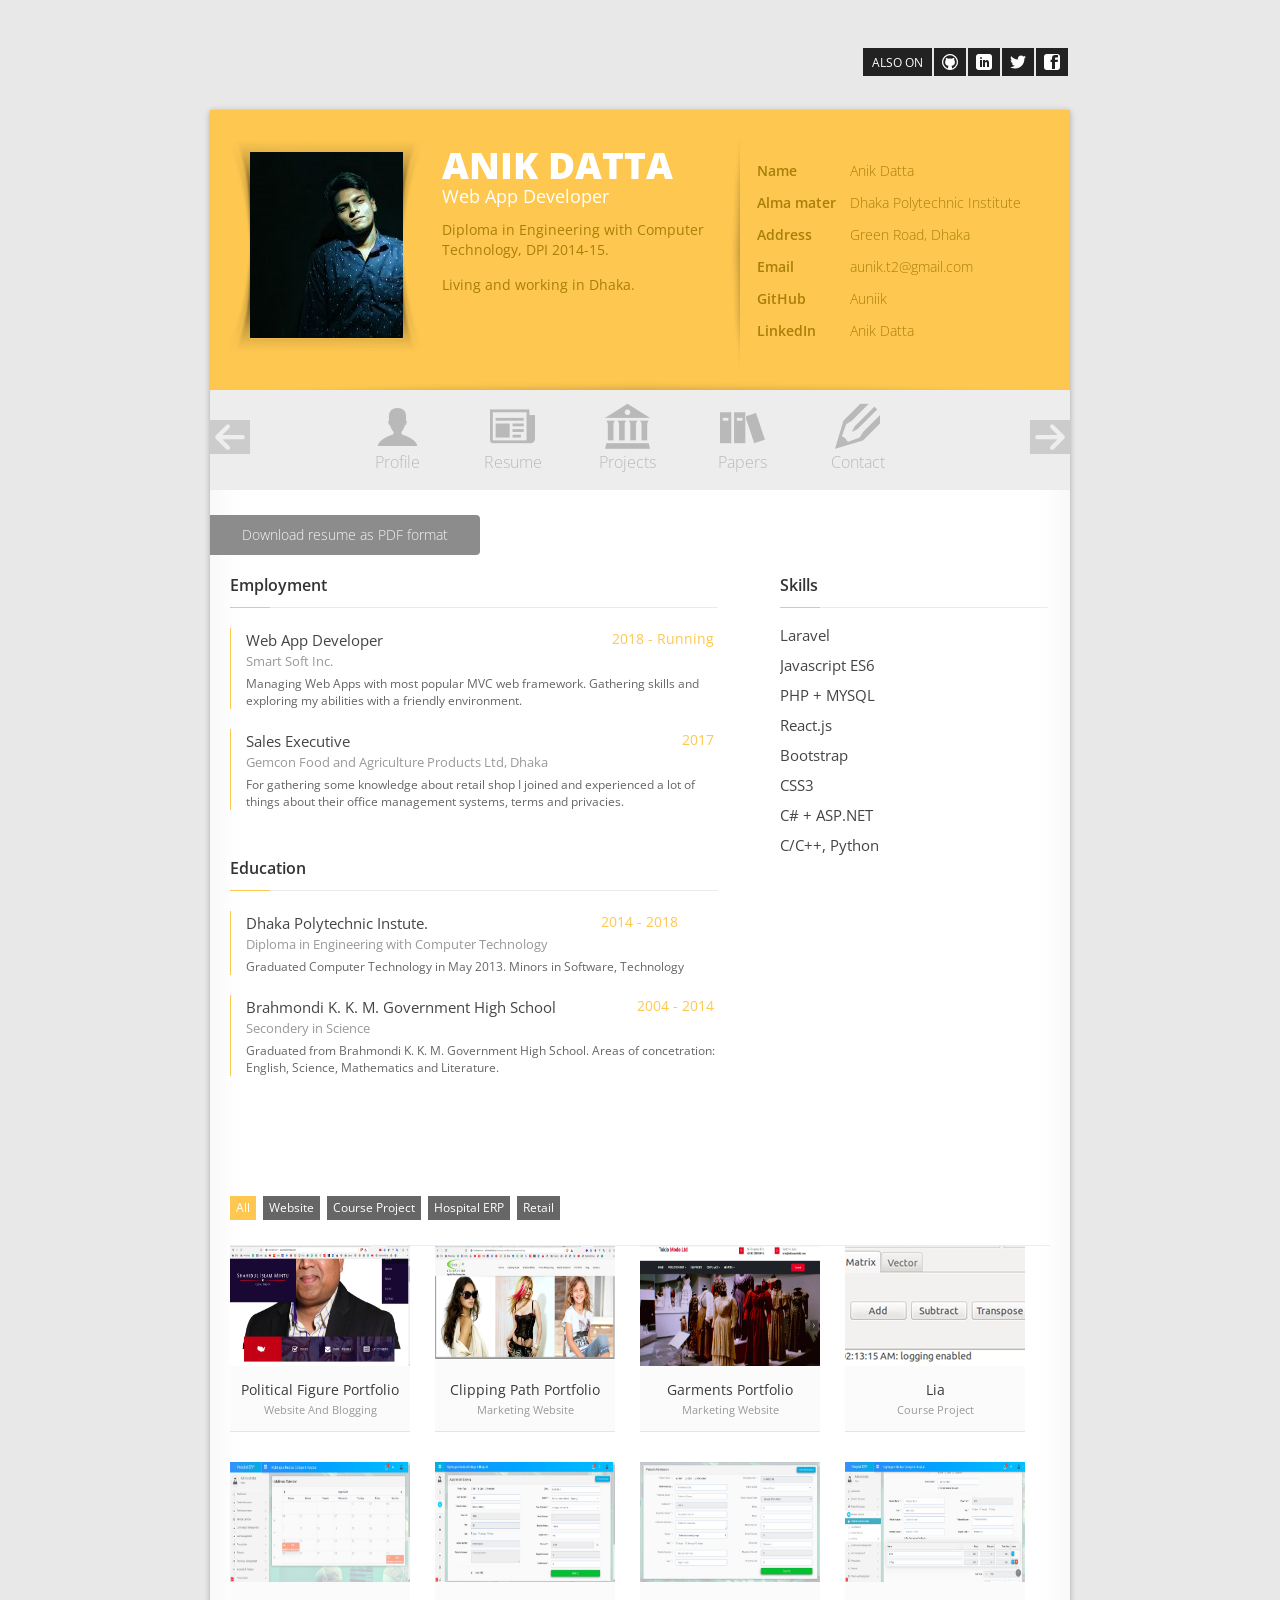
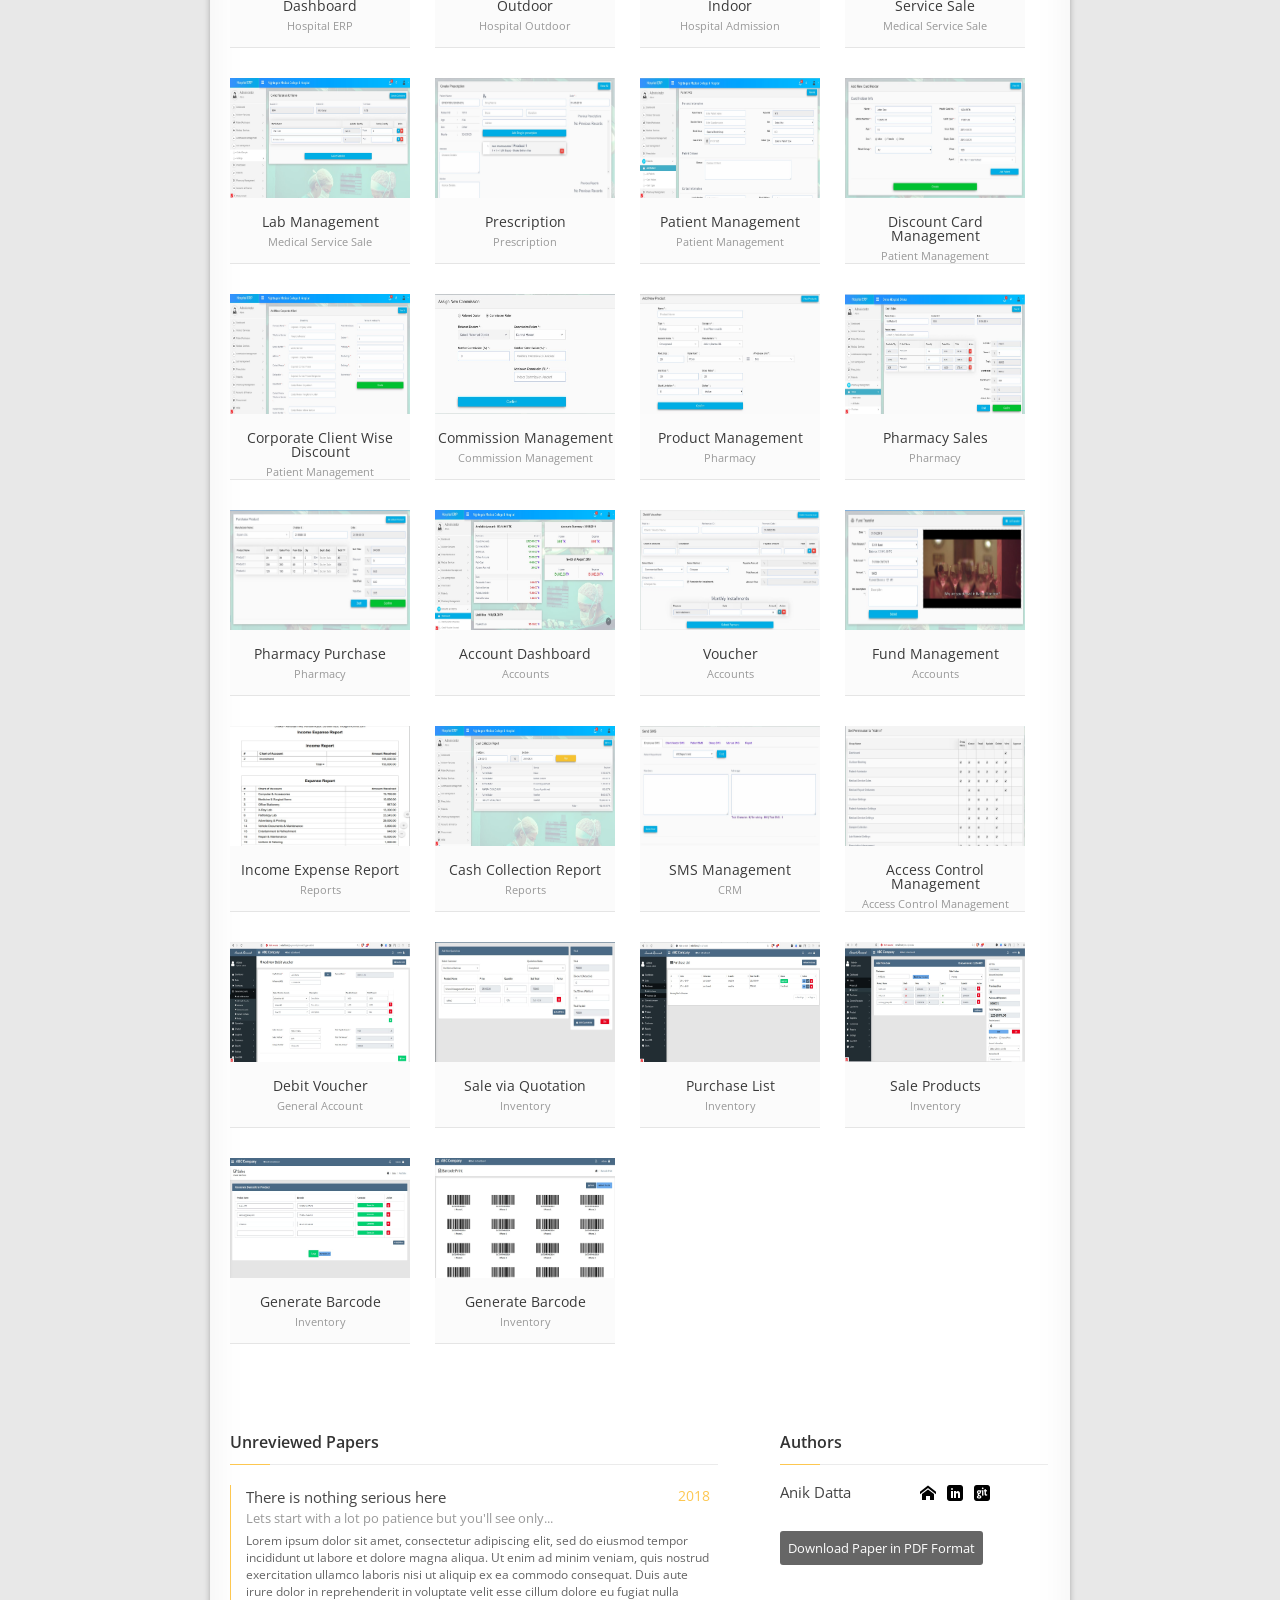
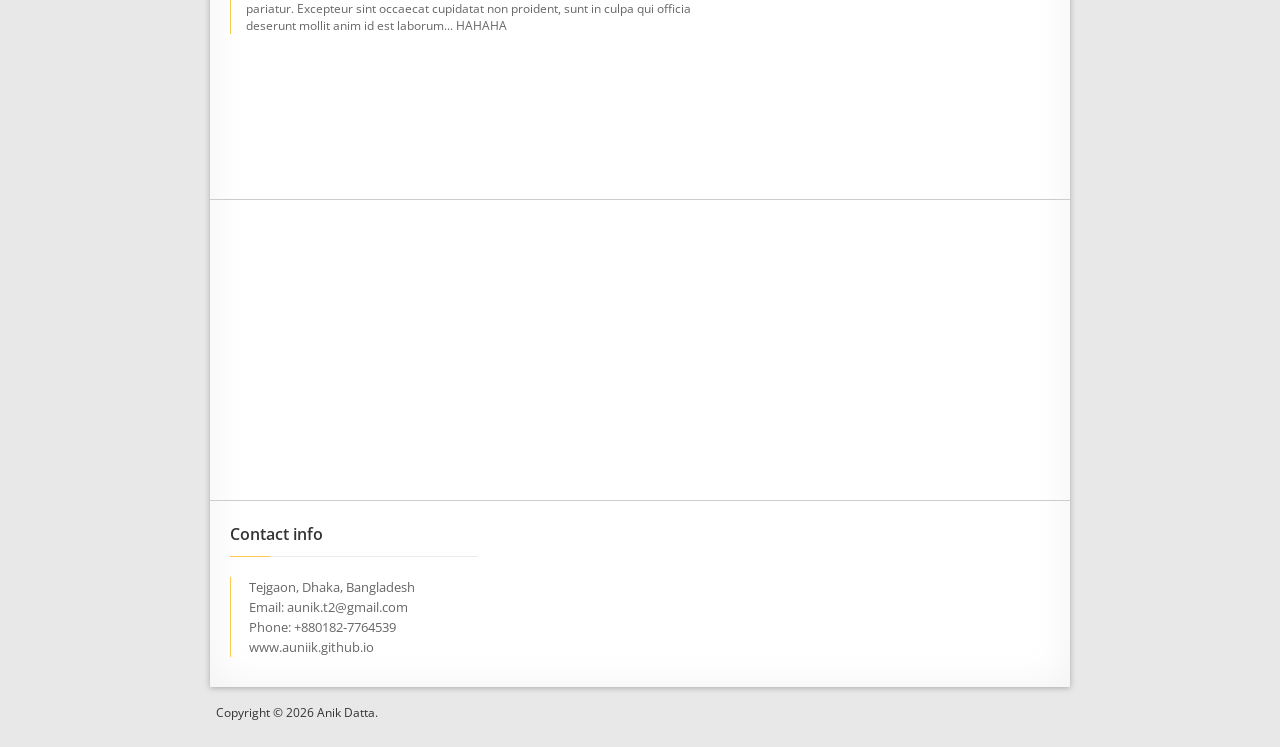
==== index.html @ b5914ead "added retail in portfolio" ====
<html dir="ltr" lang="en-US" xmlns="http://www.w3.org/1999/xhtml">

<head>
    
    <title>Anik Datta</title>
    <meta http-equiv="content-type" content="text/html; charset=utf-8"/>
    <meta http-equiv="X-UA-Compatible" content="IE=edge,chrome=1">
    <meta name="viewport" content="width=device-width, initial-scale=1, maximum-scale=1">
    <link rel="stylesheet" type="text/css" href="css/reset.css"/> 
    <link rel="stylesheet" type="text/css" href="css/style.css"/>
    <link rel="stylesheet" type="text/css" href="css/font.css"/>
    <link rel="stylesheet" type="text/css" href="css/prettyPhoto.css"/>
    <link rel="stylesheet" type="text/css" href="https://fonts.googleapis.com/css?family=Open+Sans:400,600,300,800,700,400italic|PT+Serif:400,400italic"/>
    <link rel="icon" type="image/ico" href="favicon.ico"/>    
    <script type="text/javascript" src="js/jquery.min.js"></script>
    <script type="text/javascript" src="js/jquery.easytabs.min.js"></script>
    <script type="text/javascript" src="js/respond.min.js"></script>
    <script type="text/javascript" src="js/jquery.prettyPhoto.js"></script>
    <script type="text/javascript" src="js/jquery.isotope.min.js"></script>
    <script type="text/javascript" src="https://maps.google.com/maps/api/js?key=AIzaSyD5ptLuUVzPciUeC2V-WoKgQ9MzDVkQjCM"></script>
    <script type="text/javascript" src="js/jquery-ui-map.js"></script>
    <script type="text/javascript" src="js/jquery.carouFredSel-6.2.1.js"></script>
    <script type="text/javascript" src="js/plugins.js"></script>
    <script type="text/javascript" src="js/custom.js"></script>
    
</head>
    <body>
        <!-- Container -->
        <section id="container">
        
            <!-- Header -->
			<header> 
            	<!-- Logo -->
            	<div id="logo">
                	<h2>ANIK DATTA</h2>
                    <h4>Web App Developer</h4>
                </div>
                <!-- /Logo -->
                
                <!-- Social Icons -->
                <ul class="socialicons">
                    <li class="socials-text">ALSO ON</li>
                    <li><a href="https://github.com/auniik" class="transition" target="_blank">&#xe01e;</a></li>
                    <li><a href="https://www.linkedin.com/in/auniik" class="transition" target="_blank">&#xe02c;</a></li>
                    <li><a href="https://www.twitter.com/auniikq" class="transition" target="_blank">&#xe013;</a></li>
                    <li><a href="https://www.facebook.com/auniikq" class="transition" target="_blank">&#xe00d;</a></li>
                </ul>
                <!-- /Social Icons -->
            </header>
            <!-- /Header -->
            
            <!-- Content -->
            <section id="content" >
            
                <!-- Profile -->
                <div id="profile"> 
                 	<!-- About section -->
                	<div class="about">
                    	<div class="photo-inner"><img src="images/photo.jpg" height="186" width="153" />
                     </div>
                        <h1>ANIK DATTA</h1>
                        <h3>Web App Developer</h3>
                        <p>Diploma in Engineering with Computer Technology, DPI 2014-15.</p>
                        <p>Living and working in Dhaka.</p>
                  </div>
                  <!-- /About section -->
                     
                    <!-- Personal info section -->
                	<ul class="personal-info">
						<li><label>Name</label><span>Anik Datta</span></li>
                        <li><label>Alma mater</label><span>Dhaka Polytechnic Institute</span></li>
                        <li><label>Address</label><span>Green Road, Dhaka</span></li>
                        <li><label>Email</label><span>aunik.t2@gmail.com</span></li>
                        <li><label>GitHub</label><span class="word-wrap"><a href="https://github.com/auniik/" target="_blank">Auniik</a></span></li>
                        <li><label>LinkedIn</label><span class="word-wrap"><a href="https://www.linkedin.com/in/auniik" target="_blank">Anik Datta</a></span></li>
                    </ul>
                    <!-- /Personal info section -->
                </div>        
                <!-- /Profile --> 

                <!-- Menu -->
                <nav class="menu">
                	<ul class="tabs">
                        <li class="tmenu"><a href="#profile" class="tab-profile"><i>&#xe02f;</i>Profile</a></li>
                        <li class="tmenu"><a href="#resume"><i>&#xe001;</i>Resume</a></li>
                        <li class="tmenu"><a href="#projects"><i>&#xe006;</i>Projects</a></li>
                        <li class="tmenu"><a href="#papers"><i>&#xe005;</i>Papers</a></li>
                        <li class="tmenu"><a href="#contact"><i>&#xe003;</i>Contact</a></li>
                    </ul>
                    <a class="prev" id="menu-prev" href="#">&#xe031;</a>
                    <a class="next" id="menu-next" href="#">&#xe030;</a>

                </nav>
                <!-- /Menu --> 
                
                <!-- Resume -->
                <section id="resume">
                    <a href="cv.pdf" class="button transition" target="_blank">Download resume as PDF format</a>
                    <br />
                    <div class="timeline-section">
                        <!-- Timeline for Employment  -->
                        <h3 class="main-heading">Employment</h3>   
                        <ul class="timeline">
                            <li>
                                <div class="timelineUnit">
                                    <h4>Web App Developer<span class="timelineDate">2018 - Running</span></h4>
                                    <h5>Smart Soft Inc.</h5>
                                    <p>Managing Web Apps with most popular MVC web framework. Gathering skills and exploring my abilities with a friendly environment.</p>
                                </div>
                            </li>
                            <li>
                                <div class="timelineUnit">
                                    <h4>Sales Executive<span class="timelineDate">2017</span></h4>
                                    <h5>Gemcon Food and Agriculture Products Ltd, Dhaka</h5>
                                    <p>For gathering some knowledge about retail shop I joined and experienced a lot of things about their office management systems, terms and privacies.</p>
                                </div>
                            </li>
                            <!-- <li>
                                <div class="timelineUnit">
                                    <h4>Technology Analyst<span class="timelineDate">2013 - 2016</span></h4>
                                    <h5>Goldman Sachs, New York, NY</h5>
                                    <p>Worked on business applications for the Credit Risk team:</p>
                                    <p>- Java back-end applications aggregating GB’s of data and producing Credit Risk metrics.
                                    Worked on the full flow from sourcing, transforming, aggregating, displaying and storing the data.
                                    Optimized the legacy codebase. Documented it. Sped up certain processes by up to 14%.</p>
                                    <p>- Adapted several large Java applications (60GB RAM ~ 120GB) to run on a new grid of servers thus
                                    helping reduce maintenance costs. This work resulted in annual savings between $100,000 - $200,000.</p>
                                    <p>- Actively worked with interns and other junior people. Participated in the recruiting efforts of
                                    the company, including the firmwide Hackathon Recruiting Committee for 2015/2016.</p>
                                </div>
                            </li> -->
                            <div class="clear"></div>
                        </ul> 
                        <!-- /Timeline for Employment  -->

                        <!-- Timeline for Education  -->   
                        <h3 class="main-heading">Education</h3>   
                        <ul class="timeline">
                            <li>            
                                <div class="timelineUnit">
                                    <h4>Dhaka Polytechnic Instute.<span class="timelineDate">2014 - 2018</span></h4>
                                    <h5>Diploma in Engineering with Computer Technology</h5>
                                    <p>Graduated Computer Technology in May 2013. Minors in Software, Technology</p>
                                </div>
                            </li>
                            <li>             
                                <div class="timelineUnit">
                                    <h4>Brahmondi K. K. M. Government High School<span class="timelineDate">2004 - 2014</span></h4>
                                    <h5>Secondery in Science</h5>
                                    <p>Graduated from Brahmondi K. K. M. Government High School. Areas of concetration: English, Science, Mathematics and Literature.</p>
                                </div>
                            </li>
                            <div class="clear"></div>
                        </ul> 
                        <!-- /Timeline for Education  -->              
                    </div>
                    <div class="skills-section">
                        <!-- Skills -->
                        <h3 class="main-heading">Skills</h3> 
                        <ul class="skills">
                            <li>
                                <h4>Laravel</h4>
                                <div class="rating" data-rat="6"></div>
                            </li>

                            <li>
                                <h4>Javascript ES6</h4>
                                <div class="rating" data-rat="5"></div>
                            </li>

                            <li>
                                <h4>PHP + MYSQL</h4>
                                <div class="rating" data-rat="5"></div>
                            </li>

                            <li>
                                <h4>React.js</h4>
                                <div class="rating" data-rat="3"></div>
                            </li>
                        
                            <li>
                                <h4>Bootstrap</h4>
                                <div class="rating" data-rat="5"></div>
                            </li>
                            <li>
                                <h4>CSS3</h4>
                                <div class="rating" data-rat="4"></div>
                            </li>
                            <li>
                                <h4>C# + ASP.NET</h4>
                                <div class="rating" data-rat="4"></div>
                            </li>
                            <li>
                                <h4>C/C++, Python</h4>
                                <div class="rating" data-rat="3"></div>
                            </li>
                        </ul>
                        
                        <!-- <h3 class="main-heading">Tools & Technologies</h3> 
                        <ul class="skills">
                            <li>
                                <h4>Dropwizard</h4>
                                <div class="rating" data-rat="6"></div>

                            </li>
                            <li>
                                <h4>AngularJS</h4>
                                <div class="rating" data-rat="5"></div>
                            </li>
                            <li>
                                <h4>JUnit 4/5</h4>
                                <div class="rating" data-rat="6"></div>
                            </li>
                            <li>
                                <h4>jOOQ</h4>
                                <div class="rating" data-rat="6"></div>
                            </li>
                            <li>
                                <h4>Mockito</h4>
                                <div class="rating" data-rat="6"></div>
                            </li>
                            <li>
                                <h4>Git/SVN</h4>
                                <div class="rating" data-rat="6"></div>
                            </li>
                            <li>
                                <h4>Gradle/Maven</h4>
                                <div class="rating" data-rat="5"></div>
                            </li>
                        </ul> -->
                        
                        <!--
                        <h3 class="main-heading">Speaks</h3> 
                        <ul class="skills">
                            <li>
                                <h4>Bulgarian</h4>
                                <div class="rating" data-rat="7"></div>
                            </li>
                            <li>
                                <h4>English</h4>
                                <div class="rating" data-rat="7"></div>
                            </li>
                            <li>
                                <h4>German</h4>
                                <div class="rating" data-rat="2"></div>
                            </li>
                        </ul>
                        -->
                     <!-- /Skills -->
                     </div>
                    <div class="clear"></div>
                </section>
                <!-- /Resume --> 
                                        
                <!-- Projects -->
                <section id="projects">
                     <ul class="cats-filter" id="projects-filter">
                        <li><a href="" class="current transition" data-filter="*">All</a></li>
                        <li><a href="" class="transition" data-filter=".website">Website</a></li>
                        <li><a href="" class="transition" data-filter=".coursep">Course Project</a></li>
                        <li><a href="" class="transition" data-filter=".hospitalerp">Hospital ERP</a></li>
                        <li><a href="" class="transition" data-filter=".retail">Retail</a></li>
                        
                    </ul>

                    <ul id="projects-list">
                       <!-- Reading Music From Image | Sept 2012 - May 2013 -->
                       
                       <!-- wxReversi | April 2013 -->
                       
                       <!-- JamSesh | January 2013 -->
                       <!-- <li class="website pennapps">
                           <a href="projects/JamSesh/jamsesh.jpg" rel="projects" title="JamSesh" class="folio">
                           <img src="projects/JamSesh/thumb.jpg" />
                           <h2 class="title">JamSesh</h2>
                           <span class="categorie">Website</span>
                           </a>
                           <div class="description"><h5>© 2013 Anik Datta, Nathan Fraenkel, Dan Zhang, Grace Wang</h5>
                           <p>JamSesh is an online collaborative music environment. It lets people play music instruments (piano for now) synchronized. During a "jam session" the users can record and save their collaborative music piece as well as see each other through the video conference tool, provided by <a href="http://www.tokbox.com/" target="_blank">TokBox</a>. Hosted by <a href="https://www.openshift.com/" target="_blank">OpenShift</a>. Developed at <a href="" target="_blank">PennApps 2013 S</a>.</p>
                           </div>
                       </li> -->
                       <li class="website pennapps">
                           <a href="projects/web/shahidulislammintu.jpg" rel="projects" title="Political Figure Portfolio" class="folio">
                           <img src="projects/web/shahidulislammintu.jpg" />
                           <h2 class="title">Political Figure Portfolio</h2>
                           <span class="categorie">Website And Blogging</span>
                           </a>
                           <div class="description">
                            <p>Visit Site: <a href="http://shahidulmintu.com/" target="_blank">http://shahidulmintu.com/</a></p>
                            <h5>© 2018 Anik Datta</h5>
                           </div>
                       </li>
                       <li class="website">
                           <a href="projects/web/clickartbdca.jpg" rel="projects" title="Clipping Path Website" class="folio">
                           <img src="projects/web/clickartbdca.jpg" />
                           <h2 class="title">Clipping Path Portfolio</h2>
                           <span class="categorie">Marketing Website</span>
                           </a>
                           <div class="description">
                            <p>Visit Site: <a href="http://clickartbd.ca/" target="_blank">http://clickartbd.ca/</a></p>
                            <h5>© 2018 Anik Datta</h5>
                           </div>
                       </li>
                       <li class="website">
                           <a href="projects/web/tokiomodeltd.jpg" rel="projects" title="Garments Website" class="folio">
                           <img src="projects/web/tokiomodeltd.jpg" />
                           <h2 class="title">Garments Portfolio</h2>
                           <span class="categorie">Marketing Website</span>
                           </a>
                           <div class="description">
                            <p>Visit Site: <a href="http://tokiomodeltd.com/" target="_blank">http://tokiomodeltd.com/</a></p>
                            <h5>© 2019 Anik Datta</h5>
                           </div>
                       </li>
                       
                       <!-- Lia | December 2012 -->
                       <li class="coursep">
                           <a href="projects/Lia/lia.jpg" rel="projects" title="Lia" class="folio">
                           <img src="projects/Lia/thumb.jpg" />
                           <h2 class="title">Lia</h2>
                           <span class="categorie">Course Project</span>
                           </a>
                           <div class="description"><h5>© 2014 </h5>
                           <p>Lia is a linear algebra library and calculator written in Haskell. Supports both vector and matrix calculations.</p>
                           </div>
                       </li>

                       <!-- Dashboard | Hospital ERP  | December 2012 -->
                       <li class="hospitalerp">
                           <a href="projects/hospitalerp/dashboard.jpg" rel="projects" title="Dashboard" class="folio">
                           <img src="projects/hospitalerp/dashboard.jpg" />
                           <h2 class="title">Dashboard</h2>
                           <span class="categorie">Hospital ERP</span>
                           </a>
                           <div class="description"><h5>© 2019 Anik Datta</h5>
                           </div>
                       </li>

                       <!-- Outdoor | Hospital ERP  | December 2012 -->
                       <li class="hospitalerp">
                           <a href="projects/hospitalerp/outdoor.jpg" rel="projects" title="Outdoor" class="folio">
                           <img src="projects/hospitalerp/outdoor.jpg" />
                           <h2 class="title">Outdoor</h2>
                           <span class="categorie">Hospital Outdoor</span>
                           </a>
                           <div class="description"><h5>© 2019 Anik Datta</h5>
                           </div>
                       </li>

                       <!-- Indoor | Hospital ERP  | December 2012 -->
                       <li class="hospitalerp">
                           <a href="projects/hospitalerp/indoor.jpg" rel="projects" title="Indoor" class="folio">
                           <img src="projects/hospitalerp/indoor.jpg" />
                           <h2 class="title">Indoor</h2>
                           <span class="categorie">Hospital Admission</span>
                           </a>
                           <div class="description"><h5>© 2019 Anik Datta</h5>
                           </div>
                       </li>
                       <!-- Medical Service Sale | Hospital ERP  | December 2012 -->
                       <li class="hospitalerp">
                           <a href="projects/hospitalerp/servicesale.jpg" rel="projects" title="Service Sale" class="folio">
                           <img src="projects/hospitalerp/servicesale.jpg" />
                           <h2 class="title">Service Sale</h2>
                           <span class="categorie">Medical Service Sale</span>
                           </a>
                           <div class="description"><h5>© 2019 Anik Datta</h5>
                           </div>
                       </li>
                       <li class="hospitalerp">
                           <a href="projects/hospitalerp/labmanagement.jpg" rel="projects" title="Lab Management" class="folio">
                           <img src="projects/hospitalerp/labmanagement.jpg" />
                           <h2 class="title">Lab Management</h2>
                           <span class="categorie">Medical Service Sale</span>
                           </a>
                           <div class="description"><h5>© 2019 Anik Datta</h5>
                           </div>
                       </li>
                       
                       <!-- Prescription | Hospital ERP  | December 2012 -->
                       <li class="hospitalerp">
                           <a href="projects/hospitalerp/prescription.jpg" rel="projects" title="Prescription" class="folio">
                           <img src="projects/hospitalerp/prescription.jpg" />
                           <h2 class="title">Prescription</h2>
                           <span class="categorie">Prescription</span>
                           </a>
                           <div class="description"><h5>© 2019 Anik Datta</h5>
                           </div>
                       </li>
                       <!-- Patient Management | Hospital ERP  | December 2012 -->
                       <li class="hospitalerp">
                           <a href="projects/hospitalerp/patientmanagement.jpg" rel="projects" title="Patient Management" class="folio">
                           <img src="projects/hospitalerp/patientmanagement.jpg" />
                           <h2 class="title">Patient Management</h2>
                           <span class="categorie">Patient Management</span>
                           </a>
                           <div class="description"><h5>© 2019 Anik Datta</h5>
                           </div>
                       </li>
                       <!-- Discount Through Card | Hospital ERP  | December 2012 -->
                       <li class="hospitalerp">
                           <a href="projects/hospitalerp/discountthroughcard.jpg" rel="projects" title="Discount Card Management" class="folio">
                           <img src="projects/hospitalerp/discountthroughcard.jpg" />
                           <h2 class="title">Discount Card Management</h2>
                           <span class="categorie">Patient Management</span>
                           </a>
                           <div class="description"><h5>© 2019 Anik Datta</h5>
                           </div>
                       </li>
                       <!-- Discount Through Corporate Client | Hospital ERP  | December 2012 -->
                       <li class="hospitalerp">
                           <a href="projects/hospitalerp/corporateclientwised_Yl3ck.jpg" rel="projects" title="Corporate Client Wise Discount" class="folio">
                           <img src="projects/hospitalerp/corporateclientwised_Yl3ck.jpg" />
                           <h2 class="title">Corporate Client Wise Discount</h2>
                           <span class="categorie">Patient Management</span>
                           </a>
                           <div class="description"><h5>© 2019 Anik Datta</h5>
                           </div>
                       </li>
                       <!-- Commission Management | Hospital ERP  | December 2012 -->
                       <li class="hospitalerp">
                           <a href="projects/hospitalerp/comissionassign.jpg" rel="projects" title="Commission Management" class="folio">
                           <img src="projects/hospitalerp/comissionassign.jpg" />
                           <h2 class="title">Commission Management</h2>
                           <span class="categorie">Commission Management</span>
                           </a>
                           <div class="description"><h5>© 2019 Anik Datta</h5>
                           </div>
                       </li>

                       <!-- Product Management | Hospital ERP  | December 2012 -->
                       <li class="hospitalerp">
                           <a href="projects/hospitalerp/productmanagement.jpg" rel="projects" title="Product Management" class="folio">
                           <img src="projects/hospitalerp/productmanagement.jpg" />
                           <h2 class="title">Product Management</h2>
                           <span class="categorie">Pharmacy</span>
                           </a>
                           <div class="description"><h5>© 2019 Anik Datta</h5>
                           </div>
                       </li>

                       <!-- Pharmacy Sales | Hospital ERP  | December 2012 -->
                       <li class="hospitalerp">
                           <a href="projects/hospitalerp/pharmacysales.jpg" rel="projects" title="Pharmacy Sales" class="folio">
                           <img src="projects/hospitalerp/pharmacysales.jpg" />
                           <h2 class="title">Pharmacy Sales</h2>
                           <span class="categorie">Pharmacy</span>
                           </a>
                           <div class="description"><h5>© 2019 Anik Datta</h5>
                           </div>
                       </li>

                       <!-- Pharmacy Purchase | Hospital ERP  | December 2012 -->
                       <li class="hospitalerp">
                           <a href="projects/hospitalerp/pharmacypurchase.jpg" rel="projects" title="Pharmacy Purchase" class="folio">
                           <img src="projects/hospitalerp/pharmacypurchase.jpg" />
                           <h2 class="title">Pharmacy Purchase</h2>
                           <span class="categorie">Pharmacy</span>
                           </a>
                           <div class="description"><h5>© 2019 Anik Datta</h5>
                           </div>
                       </li>

                       <!-- Account Dashboard | Hospital ERP  | December 2012 -->
                       <li class="hospitalerp">
                           <a href="projects/hospitalerp/accountdashboard.jpg" rel="projects" title="Account Dashboard" class="folio">
                           <img src="projects/hospitalerp/accountdashboard.jpg" />
                           <h2 class="title">Account Dashboard</h2>
                           <span class="categorie">Accounts</span>
                           </a>
                           <div class="description"><h5>© 2019 Anik Datta</h5>
                           </div>
                       </li>
                       <!-- Vouchers | Hospital ERP  | December 2012 -->
                       <li class="hospitalerp">
                           <a href="projects/hospitalerp/voucher.jpg" rel="projects" title="Voucher" class="folio">
                           <img src="projects/hospitalerp/voucher.jpg" />
                           <h2 class="title">Voucher</h2>
                           <span class="categorie">Accounts</span>
                           </a>
                           <div class="description"><h5>© 2019 Anik Datta</h5>
                           </div>
                       </li>
                       <!-- Fund Management | Hospital ERP  | December 2012 -->
                       <li class="hospitalerp">
                           <a href="projects/hospitalerp/fundmanagement.jpg" rel="projects" title="Fund Management" class="folio">
                           <img src="projects/hospitalerp/fundmanagement.jpg" />
                           <h2 class="title">Fund Management</h2>
                           <span class="categorie">Accounts</span>
                           </a>
                           <div class="description"><h5>© 2019 Anik Datta</h5>
                           </div>
                       </li>
                       <!-- Income Expense Report | Hospital ERP  | December 2012 -->
                       <li class="hospitalerp">
                           <a href="projects/hospitalerp/incomeexpensereport.jpg" rel="projects" title="Income Expense Report" class="folio">
                           <img src="projects/hospitalerp/incomeexpensereport.jpg" />
                           <h2 class="title">Income Expense Report</h2>
                           <span class="categorie">Reports</span>
                           </a>
                           <div class="description"><h5>© 2019 Anik Datta</h5>
                           </div>
                       </li>
                       <!-- Cash Collection Report | Hospital ERP  | December 2012 -->
                       <li class="hospitalerp">
                           <a href="projects/hospitalerp/cashcollectionreport.jpg" rel="projects" title="Cash Collection Report" class="folio">
                           <img src="projects/hospitalerp/cashcollectionreport.jpg" />
                           <h2 class="title">Cash Collection Report</h2>
                           <span class="categorie">Reports</span>
                           </a>
                           <div class="description"><h5>© 2019 Anik Datta</h5>
                           </div>
                       </li>
                       <!-- SMS Management | Hospital ERP  | December 2012 -->
                       <li class="hospitalerp">
                           <a href="projects/hospitalerp/smsmanagement.jpg" rel="projects" title="SMS Management" class="folio">
                           <img src="projects/hospitalerp/smsmanagement.jpg" />
                           <h2 class="title">SMS Management</h2>
                           <span class="categorie">CRM</span>
                           </a>
                           <div class="description"><h5>© 2019 Anik Datta</h5>
                           </div>
                       </li>
                       <!-- ACL Management | Hospital ERP  | December 2012 -->
                       <li class="hospitalerp">
                           <a href="projects/hospitalerp/acl.jpg" rel="projects" title="Access Control Management" class="folio">
                           <img src="projects/hospitalerp/acl.jpg" />
                           <h2 class="title">Access Control Management</h2>
                           <span class="categorie">Access Control Management</span>
                           </a>
                           <div class="description"><h5>© 2019 Anik Datta</h5>
                           </div>
                       </li>

                        <!-- Retail -->
                        <li class="retail">
                           <a href="projects/retail/voucher.jpg" rel="projects" title="Debit Voucher" class="folio">
                           <img src="projects/retail/voucher.jpg" />
                           <h2 class="title">Debit Voucher</h2>
                           <span class="categorie">General Account</span>
                           </a>
                           <div class="description"><h5>© 2019 Anik Datta</h5>
                           </div>
                       </li>

                       <li class="retail">
                           <a href="projects/retail/quotation.jpg" rel="projects" title="Quotation" class="folio">
                           <img src="projects/retail/quotation.jpg" />
                           <h2 class="title">Sale via Quotation</h2>
                           <span class="categorie">Inventory</span>
                           </a>
                           <div class="description"><h5>© 2019 Anik Datta</h5>
                           </div>
                       </li>

                       <li class="retail">
                           <a href="projects/retail/purchase.jpg" rel="projects" title="Purchase List" class="folio">
                           <img src="projects/retail/purchase.jpg" />
                           <h2 class="title">Purchase List</h2>
                           <span class="categorie">Inventory</span>
                           </a>
                           <div class="description"><h5>© 2019 Anik Datta</h5>
                           </div>
                       </li>

                       <li class="retail">
                           <a href="projects/retail/sales.jpg" rel="projects" title="Sale Products" class="folio">
                           <img src="projects/retail/sales.jpg" />
                           <h2 class="title">Sale Products</h2>
                           <span class="categorie">Inventory</span>
                           </a>
                           <div class="description"><h5>© 2019 Anik Datta</h5>
                           </div>
                       </li>

                       
                       <li class="retail">
                           <a href="projects/retail/generatebarcode.jpg" rel="projects" title="Generate Barcode" class="folio">
                           <img src="projects/retail/generatebarcode.jpg" />
                           <h2 class="title">Generate Barcode</h2>
                           <span class="categorie">Inventory</span>
                           </a>
                           <div class="description"><h5>© 2019 Anik Datta</h5>
                           </div>
                       </li>

                       <li class="retail">
                           <a href="projects/retail/barcodeprint.jpg" rel="projects" title="Print Barcode" class="folio">
                           <img src="projects/retail/barcodeprint.jpg" />
                           <h2 class="title">Generate Barcode</h2>
                           <span class="categorie">Inventory</span>
                           </a>
                           <div class="description"><h5>© 2019 Anik Datta</h5>
                           </div>
                       </li>

                       
                       
                    </ul>
                </section>
                <!-- /Projects -->  
                
                <!-- Papers -->
                <section id="papers">
                	 <div class="listings-section">
                        <!-- Listings for Unreviewed Papers  -->
                        <div class="left-heading"><h3 class="main-heading">Unreviewed Papers</h3></div>
                        <div class="right-heading"><h3 class="main-heading">Authors</h3></div>
                        <ul class="timeline">
                        
                            <li>                   
                                <div class="timelineUnit left">
                                    <h4>There is nothing serious here<span class="timelineDate">2018</span></h4>
                                    <h5>Lets start with a lot po patience but you'll see only...</h5>
                                    <p>Lorem ipsum dolor sit amet, consectetur adipiscing elit, sed do eiusmod tempor incididunt ut labore et dolore magna aliqua. Ut enim ad minim veniam, quis nostrud exercitation ullamco laboris nisi ut aliquip ex ea commodo consequat. Duis aute irure dolor in reprehenderit in voluptate velit esse cillum dolore eu fugiat nulla pariatur. Excepteur sint occaecat cupidatat non proident, sunt in culpa qui officia deserunt mollit anim id est laborum... HAHAHA</p>
                                </div>
                                <div class="right">
                                    <ul class="skills">
                                        <li>
                                            <h4>Anik Datta</h4>
                                            <div class="intouch">
                                            <a href="http://auniik.github.io" target="_blank"><span data-icon="&#xe000;" aria-hidden="true"></span></a>
                                            <a href="https://www.linkedin.com/in/auniik" target="_blank"><span data-icon="&#xe02c;" aria-hidden="true"></span></a>
                                            <a href="https://github.com/auniik/" target="_blank"><span data-icon="&#xe01f;" aria-hidden="true"></span></a>
                                            </div>
                                        </li>
                                        <!-- <li>
                                            <h4>Eric O'Brien</h4>
                                            <div class="intouch">
                                            <a href="http://www.ericob.com/" target="_blank"><span data-icon="&#xe000;" aria-hidden="true"></span></a>
                                            </div>
                                        </li>
                                        <li>
                                            <h4>David McDowell</h4>
                                            <div class="intouch">
                                            </div>
                                        </li>
                                        <li>
                                            <h4>Boon Thau Loo (Advisor)</h4>
                                            <div class="intouch">
                                            <a href="http://www.seas.upenn.edu/~boonloo/" target="_blank"><span data-icon="&#xe000;" aria-hidden="true"></span></a>
                                            <a href="http://www.linkedin.com/pub/boon-thau-loo/3/81/893" target="_blank"><span data-icon="&#xe02c;" aria-hidden="true"></span></a>
                                            </div>
                                        </li> -->
                                    </ul>
                                    <div class="clear"></div>
                                    <a href="cv.pdf" class="button transition" target="_blank">Download Paper in PDF Format</a>
                                </div>
                            </li>        
                            <li>                         
                                <!-- <div class="timelineUnit left">
                                    <h4>Статистически анализ на шампионатните отличия на българските футболни отбори<span class="timelineDate">2013</span></h4>
                                    <h5>Individual</h5>
                                    <p>Настоящето изследване разглежда националните отличия на българските футболни отбори в родното първенство. Главните категории на статистическия анализ са брой отличия от официални и неофициални турнири, класифициране на трофеите, които се считат за Национална купа, разпределение на клубните отличия по градове, анализиране на коефициента на успеваемост на българските отбори, подробен анализ на успеваемостта на "ПФК Левски (София)", "ПФК ЦСКА (София)" и "ПФК Лудогорец (Разград)" и последно - анализ на дубълите и требълите на българските футболни отбори. Статистическите данни са изложени в раздел "Статистика". Преди това е представена кратка история на българския футбол, обяснения по официалните трофейни турнири и пълен списък на 26-те отбора, които са печелили национални отличия. Изследването завършва със секция, която обобщава резултатите, и представя няколко интересни факта. Изследването не е рецензирано и е отворено за дискусии и по-нататъшни корекции и надграждания.</p>
                                </div> -->
                                <div class="right">
                                    <ul class="skills">
                                        <!-- <li>
                                            <h4>Anik Datta</h4>
                                            <div class="intouch">
                                            <a href="http://" target="_blank"><span data-icon="&#xe000;" aria-hidden="true"></span></a>
                                            <a href="http://www.linkedin.com/in//" target="_blank"><span data-icon="&#xe02c;" aria-hidden="true"></span></a>
                                            <a href="https://github.com/stefan-zh/" target="_blank"><span data-icon="&#xe01f;" aria-hidden="true"></span></a>
                                            </div>

                                        </li> -->
                                    </ul>
                                    <div class="clear"></div>
                                    <!-- <a href="papers/StatAnalysisBGFootball-Study-Zhelyazkov.pdf" class="button transition" target="_blank">Download Paper in PDF Format</a> -->
                                </div>
                            </li>
                            <div class="clear"></div>
                        </ul> 
                        <!-- /Listings for Unreviewed Papers  -->           
                    </div>
                </section>
                <!-- /Papers --> 
                 
                <!-- Contact -->
                <section id="contact">
                	<div id="map"></div>
                    <!-- Contact Info -->
                    <div class="contact-info">
                        <h3 class="main-heading"><span>Contact info</span></h3>
                    	<ul>
                            <li>Tejgaon, Dhaka, Bangladesh</li>
                            <li>Email: aunik.t2@gmail.com</li>
                            <li>Phone: +880182-7764539</li>
                            <li>www.auniik.github.io</li>
                        </ul>
                    </div>
                    <!-- /Contact Info -->
                    
                    <!-- Contact Form -->
                    <!-- <div class="contact-form">
                        <h3 class="main-heading"><span>Let's keep in touch</span></h3>
                        <div id="contact-status"></div>
                        <form action="" id="contactform">
                            <p>
                            	<label for="name">Your Name</label>
                            	<input type="text" id="name" class="input" >
                            </p>
                            <p>
                            	<label for="email">Your Email</label>
                            	<input type="text" id="email" class="input">
                            </p>
                            <p>
                            	<label for="message">Your Message</label>
                                <textarea id="message" cols="88" rows="6" class="textarea" ></textarea>
                            </p>
                            <input type="submit" name="submit" value="Send your message" class="button transition">
                        </form>
                    </div> -->
                    <!-- /Contact Form -->
                </section>
                <!-- /contact -->  

            </section>
            <!-- /Content -->
            
            <!-- Footer -->
			<footer>
            	<div class="copyright">Copyright © <script>document.write(new Date().getFullYear())</script> Anik Datta.</div>
            </footer>
            <!-- /Footer --> 
            
        </section>
		<!-- /Container -->

    </body>
</html>
---- css/style.css ----
html
{
	overflow-y: scroll;
}
body
{
	background-color: #E8E8E8;
	font-family: 'open Sans', Arial;
	font-size: 12px;
	margin: 0px;
	padding: 0px;
}

#container
{
	margin: 0 auto;
	margin-bottom: 20px;
	margin-top: 30px;
	width: 860px;
}
#content
{
	background-color: #FFF;
	box-shadow: 0 1px 6px rgba(0, 0, 0, 0.27), 0 0 40px rgba(0, 0, 0, 0.06) inset;
	moz-box-shadow: 0 1px 6px rgba(0, 0, 0, 0.27), 0 0 40px rgba(0, 0, 0, 0.06) inset;
	webkit-box-shadow: 0 1px 6px rgba(0, 0, 0, 0.27), 0 0 40px rgba(0, 0, 0, 0.06) inset;
}
.hidden
{
	display: none;
}
.clear
{
	clear: both;
	display: block;
	height: 0;
	overflow: hidden;
	visibility: hidden;
	width: 0;
}
.clearfix:after
{
	clear: both;
	content: ' ';
	display: block;
	font-size: 0;
	height: 0;
	line-height: 0;
	visibility: hidden;
	width: 0;
}
* html .clearfix,:first-child+html .clearfix
{
	zoom: 1;
}
.extra-text
{
	border-bottom: 1px solid #ededed;
	color: #999;
	font-size: 20px;
	font-weight: 300;
	margin-bottom: 20px;
	padding: 24px 0;
}
.transition
{
	moz-transition: all .5s ease;
	ms-transition: all .5s ease;
	o-transition: all .5s ease;
	transition: all .5s ease;
	webkit-transition: all .5s ease;
}
.word-wrap
{
	hyphens: auto;
	moz-hyphens: auto;
	ms-word-break: break-all;
	webkit-hyphens: auto;
	word-break: break-all;
	word-wrap: break-word;
}
h1
{
	font-size: 37px;
}
h2
{
	font-size: 30px;
}
h3
{
	font-size: 20px;
}
h4
{
	font-size: 15px;
}
h5
{
	font-size: 13px;
}
h6
{
	font-size: 12px;
}
strong
{
	color: #333;
	font-weight: bold;
}
h3.main-heading
{
	border-bottom: 1px solid #ebebeb;
	clear: both;
	color: #333;
	display: block;
	font-size: 16px;
	font-weight: 600;
	line-height: 16px;
	margin: 0px 2px 20px 0px;
	padding-bottom: 14px;
	position: relative;
}
h3.main-heading::after
{
	background: #fdc750;
	bottom: -1px;
	content: '';
	height: 1px;
	left: 0;
	position: absolute;
	width: 40px;
}
header
{
	height: 60px;
	margin-bottom: 20px;
	overflow: hidden;
}


#logo
{
	display: none;
	float: left;
	margin-left: 10px;
	overflow: hidden;
}
#logo h2
{
	color: #444;
	font-size: 30px;
	font-weight: 900;
	line-height: 40px;
}
#logo h4
{
	color: #666;
	line-height: 20px;
}
.socialicons
{
	float: right;
	margin-top: 18px;
}
.socialicons li
{
	display: inline;
	float: left;
	margin: 0;
	margin-right: 2px;
	padding: 0;
}
.socialicons li a
{
	background-color: #222;
	color: #FFF;
	display: block;
	font-family: 'icomoon';
	font-size: 16px;
	padding: 6px 8px;
}
.socialicons li a:hover
{
	color: #fdc750;
}
.social-icons li:last-child
{
	margin-right: 0;
}
.socialicons .socials-text
{
	background-color: #222;
	color: #FFF;
	height: 10px;
	padding: 9px;
}


#profile
{
	background: #fdc750;
	background-image: url(../images/header-shadow.png);
	background-position: center bottom;
	background-repeat: repeat-x;
	overflow: hidden;
}
.about
{
	float: left;
	margin-left: 20px;
	margin-top: 30px;
	width: 490px;
}
.about .photo-inner
{
	background: url(../images/photo-inner.png) no-repeat;
	float: left;
	height: 212px;
	padding: 12px 0 0 20px;
	width: 192px;
}
.about .photo-inner img
{
	background-color: #FFF;
}
.about h1
{
	color: #FFF;
	font-weight: 900;
	line-height: 34px;
	margin-top: 8px;
}
.about h3
{
	color: #FFF;
	font-size: 18px;
	line-height: 18px;
	margin-top: 5px;
}
.about p
{
	color: #a87f09;
	font-size: 14px;
	font-weight: 400;
	line-height: 20px;
	margin-top: 15px;
}
.personal-info
{
	background: url(../images/personal-info-sep.png) no-repeat left top;
	float: left;
	margin-left: 10px;
	margin-top: 30px;
	min-height: 230px;
	padding: 20px 0 0 20px;
	width: 310px;
}
.personal-info li
{
	font-size: 14px;
	margin-bottom: 10px;
	overflow: hidden;
}
.personal-info li label
{
	border-radius: 3px;
	color: #a87f09;
	float: left;
	font-weight: 600;
	moz-border-radius: 3px;
	padding: 4px 7px;
	webkit-border-radius: 3px;
}
.personal-info li span
{
	color: #a87f09;
	float: right;
	font-weight: 300;
	padding-top: 4px;
	width: 210px;
}
.menu
{
	background-color: #ededed;
	height: 100px;
	padding-left: 130px;
	padding-right: 130px;
	position: relative;
	width: 600px;
}
.tabs
{
	height: 116px;
	margin-top: -14px;
	position: absolute;
	z-index: 100;
}
.tabs li
{
	float: left;
	height: 116px;
}
.tabs li > a
{
	background-repeat: no-repeat;
	color: #b9b9b9;
	display: inline-block;
	font-size: 16px;
	font-weight: 300;
	padding-top: 28px;
	text-align: center;
	width: 115px;
}
.tabs li.active
{
	background: url('../images/tab-hover.png') no-repeat;
}
.tabs li.active a
{
	color: #fdc750;
}
.tabs li > a > i
{
	display: block;
	font-family: 'icomoon';
	font-size: 45px;
	margin-bottom: 5px;
	speak: none;
}
.next,.prev
{
	background-color: #ccc;
	color: #eee;
	cursor: pointer;
	font-family: 'icomoon';
	font-size: 34px;
	position: absolute;
	text-align: center;
	top: 30px;
	width: 40px;
}
.next
{
	right: 0px;
}
.prev
{
	left: 0px;
}
.disabled
{
	display: none !important;
}


#resume
{
	overflow: hidden;
	padding: 40px 20px;
}
.skills-section, .timeline-section
{
	float: left;
}
.timeline-section
{
	padding-right: 60px;
	width: 490px;
}
.timeline
{
	margin-bottom: 30px;
}
.timeline li
{
	margin-bottom: 20px;
}
.timeline li .timelineUnit
{
	border-left: 1px solid #fdc750;
	color: #444;
	font-size: 13px;
	line-height: 17px;
	margin-left: 0px;
	padding-left: 15px;
}
.timeline li .timelineUnit .timelineDate
{
	color: #fdc750;
	float: right;
	font-size: 14px;
	font-weight: normal;
	line-height: 17px;
	margin-left: 10px;
	padding: 2px 6px;
}
.timeline li .timelineUnit h4
{
	color: #444;
	font-size: 15px;
	line-height: 24px;
}
.timeline li .timelineUnit h5
{
	color: #999;
	font-size: 13px;
	line-height: 18px;
}
.timeline li .timelineUnit p
{
	color: #666;
	font-size: 12px;
	margin-top: 5px;
}
.skills-section
{
	width: 270px;
}
.skills
{
	margin-bottom: 25px;
	overflow: hidden;
}
.skills li
{
	float: left;
	margin-bottom: 15px;
	padding-left: 0px;
}
.skills li h4
{
	color: #444;
	float: left;
	font-size: 15px;
	width: 140px;
}
.skills li .rating
{
	float: left;
	height: 14px;
	width: 123px;
}
.skills li .rating > span
{
	background-color: #757575;
	border: 2px solid #eeeeee;
	border-radius: 20px;
	display: block;
	float: left;
	height: 12px;
	margin-right: 1px;
	moz-border-radius: 20px;
	opacity: 0.3;
	webkit-border-radius: 20px;
	width: 12px;
}
#resume .button
{
	background-color: #8c8c8c;
	border-radius: 0 4px 4px 0;
	color: #f7f7f7;
	display: block;
	font-size: 14px;
	font-weight: 300;
	line-height: 20px;
	margin: -15px 0 10px -20px;
	moz-border-radius: 0 4px 4px 0;
	overflow: hidden;
	padding: 10px;
	text-align: center;
	webkit-border-radius: 0 4px 4px 0;
	width: 250px;
}
#resume .button:hover
{
	background-color: #fdc750;
}


#projects
{
	padding: 20px 20px 20px 20px;
}
#projects-list
{
	overflow: hidden;
	width: 820px;
}
#projects-list .description{
   display:none;
}
#projects-list li
{
	background-color: #fbfbfb;
	border-bottom: 1px solid #e5e5e5;
	float: left;
	height: 185px;
	margin-bottom: 30px;
	margin-right: 25px;
	text-align: center;
	width: 180px;
}
#projects-list li:hover
{
	border-bottom: 1px solid #fdc750;
	height: 185px;
}
#projects-list img
{
	background-color: #FFF;
	height: 120px;
	width: 180px;
}
#projects-list li:hover .title
{
	color: #fdc750;
}
#projects-list li .title
{
	color: #3A3A3A;
	font-size: 14px;
	font-weight: 400;
	margin-top: 15px;
}
#projects-list li .categorie
{
	color: #999;
	font-size: 11px;
	line-height: 25px;
}
.cats-filter
{
	border-bottom: 1px solid #ededed;
	overflow: hidden;
	padding: 10px 0 20px;
}
.cats-filter li a
{
	background-color: #666;
	color: #fff;
	float: left;
	margin-bottom: 5px;
	margin-right: 7px;
	padding: 6px;
}
.cats-filter li a:hover
{
	background-color: #fdc750;
}
.cats-filter li a.current
{
	background-color: #fdc750;
}
.adipoli-wrapper
{
	display: inline-block;
	margin: auto;
	position: relative;
}
.adipoli-wrapper>img
{
	position: absolute;
	z-index: 1;
}
.adipoli-before
{
	position: absolute;
	z-index: 5;
}
.adipoli-after
{
	position: absolute;
	z-index: 10;
}
.adipoli-slice
{
	display: block;
	height: 100%;
	position: absolute;
	z-index: 15;
}
.adipoli-box
{
	display: block;
	position: absolute;
	z-index: 15;
}

#papers
{
	overflow: hidden;
	padding: 40px 20px;
}
.listings-section
{
   float: left;
}
.left-heading
{
   width:490px;
   padding-right:60px;
   float:left;
}
.right-heading
{
   float:left;
   width:270px;
}
.timeline
{
   float: left;
	margin-bottom: 30px;
}
.timeline li
{
   float: left;
}
.timeline li .left
{
   width:470px;
   float: left;
   padding-right:64px;
}
.timeline li .right
{
   float:left;
   width:270px;
}
.intouch
{
   float:left;
   position:relative;
   word-spacing:7px;
   font-size:16px;
}

#blog
{
	overflow: hidden;
	padding: 20px;
	position: relative;
}
.blog-content-wrapper
{
	float: left;
	margin-bottom: 30px;
	min-height: 100px;
	width: 530px;
}
.blog-entry
{
	background-color: #f8f8f8;
	float: left;
	margin-bottom: 30px;
	overflow: hidden;
	width: 100%;
}
.blog-entry img
{
	filter: alpha(opacity=80);
	float: left;
	opacity: 0.8;
	width: 530px;
}
.blog-entry h3
{
	clear: both;
	color: #3A3A3A;
	font-size: 17px;
	font-weight: 700;
	line-height: 18px;
	padding: 20px 15px 15px 15px;
}
.blog-entry a:hover img
{
	filter: alpha(opacity=100);
	opacity: 1;
}
.blog-entry > a:hover h3
{
	color: #fdc750;
}
.blog-entry .entry-date
{
	background-color: #666;
	left: 0px;
	padding: 5px 10px;
	position: absolute;
	top: 5px;
}
.blog-entry .entry-date .day
{
	border-right: 1px solid #FFF;
	color: #fff;
	display: block;
	float: left;
	font-size: 32px;
	font-weight: bold;
	padding-right: 10px;
}
.blog-entry .entry-date .month-year
{
	color: #fff;
	display: block;
	float: left;
	font-size: 12px;
	font-weight: 600;
	line-height: 15px;
	margin: 0;
	padding: 0 0 0 7px;
	text-align: center;
}
.blog-entry p
{
	color: #666;
	font-size: 12px;
	line-height: 20px;
	margin-bottom: 15px;
	padding: 0px 15px;
}
.blog-sidebar
{
	float: left;
	margin-left: 30px;
	width: 260px;
}
.blog-single
{
	background-color: #fff;
	position: relative;
}
.blog-single h3,.blog-single p
{
	padding-left: 0px !important;
}
.comments-list
{
	margin-bottom: 30px;
}
.comment
{
	background-color: #fbfbfb;
	border-left: 1px solid #fdc750;
	margin-bottom: 10px;
	overflow: hidden;
	padding: 12px 9px;
}
.comment-child
{
	margin-left: 20px;
}
.comment-child .comment-meta,.comment-child .comment-body
{
	width: 430px !important;
}
.comment img
{
	float: left;
}
.comment .comment-meta,.comment .comment-body
{
	float: left;
	margin-left: 10px;
	width: 450px;
}
.comment .comment-meta h4
{
	color: #333;
	display: inline-block;
	font-weight: 400;
}
.comment .comment-meta p
{
	color: #ccc;
	display: inline-block;
	font-size: 11px;
	font-style: italic;
	margin-left: 15px;
}
.comment .comment-meta .reply
{
	color: #ddd;
	float: right;
}
.comment .comment-meta .reply:hover
{
	color: #fdc750;
}
.comment .comment-body p
{
	color: #909090;
	font-size: 11px;
	line-height: 16px;
	margin-top: 8px;
}


#page_nav
{
	background-color: #8c8c8c;
	border-radius: 0px 4px 4px 0px;
	color: #f7f7f7;
	display: block;
	font-size: 14px;
	font-weight: 300;
	line-height: 20px;
	margin: 10px 0px 0px -20px;
	moz-border-radius: 0px 4px 4px 0px;
	overflow: hidden;
	padding: 6px;
	text-align: center;
	webkit-border-radius: 0px 4px 4px 0px;
	width: 150px;
}
#page_nav:hover
{
	background-color: #fdc750;
}
.loading-msg img
{
	display: none;
}
.popular-posts-widget
{
	margin-bottom: 30px;
	overflow: hidden;
	width: 100%;
}
.popular-posts-widget li
{
	background-color: #fbfbfb;
	margin-bottom: 4px;
	padding: 10px;
}
.popular-posts-widget li:last-child
{
	border-bottom: none;
}
.popular-posts-widget li h2
{
	font-size: 13px;
	line-height: 20px;
	margin-bottom: 4px;
}
.popular-posts-widget li h2 a:hover
{
	color: #fdc750;
}
.popular-posts-widget li span
{
	color: #999;
	font-size: 11px;
}
.flicker-stream-widget
{
	margin-bottom: 30px;
	overflow: hidden;
}
.flicker-stream-widget li
{
	float: left;
	margin-bottom: 5px;
	margin-right: 5px;
}
.flicker-stream-widget li img
{
	height: 60px;
	opacity: 0.6;
	width: 60px;
}
.flicker-stream-widget li img:hover
{
	opacity: 1;
}
.loading
{
	background-color: #ededed;
	border-radius: 3px;
	color: #333;
	display: none;
	font-size: 14px;
	moz-border-radius: 3px;
	padding: 10px 20px;
	webkit-border-radius: 3px;
}
.blog-single-close
{
	color: #ddd;
	color: #FFF;
	float: right;
	font-size: 14px;
	font-weight: 300;
}
.blog-single-close i
{
	font-family: 'icomoon';
	font-size: 18px;
	vertical-align: top;
}
.blog-single-close:hover
{
	color: #fdc750;
}
.text-widget
{
	line-height: 20px;
	padding-bottom: 30px;
}


#contact
{
	overflow: hidden;
	padding: 30px 0;
}
.contact-info, .contact-form
{
	float: left;
	padding: 0 20px;
}
.contact-info
{
	width: 250px;
}
.contact-form
{
	width: 530px;
}
.contact-info ul
{
	border-left: 1px solid #fdc750;
	float: left;
	padding-left: 18px;
}
.contact-info ul li
{
	color: #666;
	font-size: 13px;
	line-height: 20px;
	overflow: hidden;
}


#map
{
	border-bottom: 1px solid #CCC;
	border-top: 1px solid #CCC;
	height: 300px;
	margin-bottom: 25px;
	width: 100%;
}
form .input,form textarea
{
	background-color: #FDFDFD;
	border: 1px solid #d9d9d9;
	border-radius: 2px;
	box-shadow: inset 0 5px 16px -13px #333;
	color: #666;
	font-size: 12px;
	height: 30px;
	moz-border-radius: 2px;
	moz-box-shadow: inset 0 5px 16px -13px #333;
	outline: none;
	padding: 6px 10px;
	resize: none;
	webkit-border-radius: 2px;
	webkit-box-shadow: inset 0 5px 16px -13px #333;
	width: 100%;
}
form textarea
{
	height: 112px;
	line-height: 18px;
	margin-bottom: 0;
	padding-top: 8px;
}
form p
{
	margin-bottom: 15px;
}
form p label
{
	color: #999;
	display: block;
	font-size: 13px;
	margin-bottom: 8px;
}
.button
{
	background-color: #666;
	border: none;
	border-radius: 3px;
	color: #fff;
	cursor: pointer;
	font-size: 13px;
	moz-border-radius: 3px;
	padding: 8px;
	webkit-border-radius: 3px;
}
.button:hover
{
	background-color: #fdc750;
}
.success, .error
{
	border-radius: 3px;
	margin-bottom: 10px;
	moz-border-radius: 3px;
	padding: 10px;
	webkit-border-radius: 3px;
}
.success
{
	background-color: #E3EBC6;
	border: 1px solid #C2D288;
	color: #8FA442;
}
.error
{
	background-color: #f9e5e6;
	border: 1px solid #f7c7c9;
	color: #b3696c;
}
footer
{
	height: 20px;
	margin-top: 20px;
}
footer .copyright
{
	color: #333;
	float: left;
	padding-left: 6px;
}
div.footer
{
	height: 20px;
	margin-top: 20px;
}
div.footer .copyright
{
	color: #333;
	float: left;
	padding-left: 6px;
}
.isotope-item
{
	z-index: 2;
}
.isotope-hidden.isotope-item
{
	pointer-events: none;
	z-index: 1;
}
.isotope, .isotope .isotope-item
{
	moz-transition-duration: 0.8s;
	transition-duration: 0.8s;
	webkit-transition-duration: 0.8s;
}
.isotope
{
	moz-transition-property: height, width;
	transition-property: height, width;
	webkit-transition-property: height, width;
}
.isotope .isotope-item
{
	moz-transition-property: -moz-transform, opacity;
	transition-property: transform, opacity;
	webkit-transition-property: -webkit-transform, opacity;
}
@media only screen and (min-width: 768px) and (max-width: 959px)
{
	#container
	{
		width: 750px;
	}
	.menu
	{
		background-color: #ededed;
		height: 100px;
		padding-left: 80px;
		padding-right: 80px;
		position: relative;
		width: 590px;
	}
	.about
	{
		width: 410px;
	}
	.about h1
	{
		font-size: 30px;
		line-height: 38px;
	}
	.about h3
	{
		font-size: 14px;
		line-height: 14px;
	}
	.personal-info
	{
		margin-right: 10px;
		width: 280px;
	}
	.personal-info li span
	{
		width: 190px;
	}
	.timeline-section
	{
		padding-right: 30px;
		width: 380px;
	}
	.skills-section
	{
		width: 300px;
	}
	#projects-list
	{
		width: 750px;
	}
	#projects-list li
	{
		margin-right: 60px;
	}
	.blog-content-wrapper
	{
		width: 420px;
	}
	.blog-entry img
	{
		width: 420px;
	}
	.comment .comment-meta,.comment .comment-body
	{
		float: left;
		margin-left: 10px;
		width: 330px;
	}
	.comment-child .comment-meta,.comment-child .comment-body
	{
		width: 310px !important;
	}
	.contact-info
	{
		width: 250px;
	}
	.contact-form
	{
		width: 420px;
	}
}
@media only screen and (min-width: 480px) and (max-width: 767px)
{
	#container
	{
		width: 470px;
	}
	#logo h2
	{
		color: #444;
		font-size: 25px;
		font-weight: 900;
		line-height: 30px;
	}
	#logo h4
	{
		color: #666;
		line-height: 15px;
	}
	.socialicons
	{
		margin-top: 9px;
	}
	.socials-text
	{
		display: none !important;
	}
	.about
	{
		display: block;
		width: 420px;
	}
	.about h1
	{
		font-size: 30px;
		line-height: 38px;
	}
	.about h3
	{
		font-size: 14px;
		line-height: 14px;
	}
	.personal-info
	{
		background: none;
		border-top: 1px solid #fdc750;
		display: block;
		margin-top: 0;
		width: 420px;
	}
	.personal-info li span
	{
		width: 280px;
	}
	.tabs
	{
		padding-left: 5px;
	}
	.menu
	{
		background-color: #ededed;
		height: 100px;
		padding-left: 50px;
		padding-right: 50px;
		position: relative;
		width: 370px;
	}
	.skills-section
	{
		width: 420px;
	}
	.skills li h4
	{
		width: 260px;
	}
	.timeline-section
	{
		padding-right: 60px;
		width: 420px;
	}
	#projects-list
	{
		width: 450px;
	}
	#projects-list li
	{
		margin-right: 40px;
	}
	.blog-content-wrapper
	{
		width: 430px;
	}
	.blog-entry img
	{
		width: 430px;
	}
	.blog-sidebar
	{
		margin-left: 0px;
		width: 430px;
	}
	.comment .comment-meta,.comment .comment-body
	{
		width: 350px;
	}
	.comment-child .comment-meta,.comment-child .comment-body
	{
		width: 320px !important;
	}
	.contact-info
	{
		width: 420px;
	}
	.contact-form
	{
		margin-top: 20px;
		width: 420px;
	}
}
@media only screen and (max-width: 479px)
{
	#container
	{
		margin-top: 10px;
		width: 300px;
	}
	.extra-text
	{
		font-size: 16px;
	}
	#logo h2
	{
		color: #444;
		font-size: 25px;
		font-weight: 900;
		line-height: 30px;
	}
	#logo h4
	{
		color: #666;
		line-height: 15px;
	}
	.socialicons
	{
		display: none;
	}
	div.top
	{
		height: 50px;
		margin-bottom: 5px;
	}
	.about
	{
		display: block;
		margin: 10px 0 15px 10px;
		width: 280px;
	}
	.about .photo-inner
	{
		background: url(../images/photo-inner.png) no-repeat;
		height: 212px;
		margin-left: 40px;
		padding: 12px 0 0 20px;
		width: 192px;
	}
	.about h1
	{
		font-size: 30px;
		line-height: 38px;
		text-align: center;
	}
	.about h3
	{
		font-size: 14px;
		line-height: 14px;
		text-align: center;
	}
	.about p
	{
		text-align: center;
	}
	.personal-info
	{
		background: none;
		border-top: 1px solid #fdc750;
		display: block;
		margin-left: 10px;
		margin-top: 0;
		min-height: 220px;
		padding-left: 0;
		width: 280px;
	}
	.personal-info li
	{
		font-size: 13px;
	}
	.personal-info li span
	{
		width: 200px;
	}
	.tabs
	{
		padding-left: 0px;
	}
	.tabs li > a
	{
		font-size: 14px;
		width: 75px;
	}
	.tabs li.active
	{
		background-image: none !important;
	}
	.menu
	{
		background-color: #ededed;
		height: 100px;
		padding-left: 50px;
		padding-right: 50px;
		position: relative;
		width: 200px;
	}
	#resume
	{
		padding: 10px;
	}
	.timeline-section
	{
		padding-right: 60px;
		width: 280px;
	}
	.skills-section
	{
		width: 280px;
	}
	.skills li h4
	{
		width: 120px;
	}
	#projects-list
	{
		width: 280px;
	}
	#projects-list li
	{
		margin-left: 40px;
	}
	.blog-content-wrapper
	{
		width: 260px;
	}
	.blog-entry img
	{
		width: 260px;
	}
	.blog-sidebar
	{
		margin-left: 0px;
		width: 260px;
	}
	.comment .comment-meta
	{
		margin-top: 10px;
		width: 180px;
	}
	.comment .comment-meta p
	{
		clear: both;
		display: block;
		margin-left: 0px;
		margin-top: 6px;
	}
	.comment .comment-body
	{
		margin-left: 0;
		width: 240px;
	}
	.comment-child .comment-meta
	{
		margin-top: 10px;
		width: 160px !important;
	}
	.comment-child .comment-meta p
	{
		clear: both;
		display: block;
		margin-left: 0px;
		margin-top: 6px;
	}
	.comment-child .comment-body
	{
		margin-left: 0;
		width: 220px !important;
	}
	.contact-info
	{
		width: 280px;
	}
	.contact-form
	{
		margin-top: 20px;
		width: 280px;
	}
	.contact-info, .contact-form
	{
		padding: 0 10px;
	}
}
@media screen and (-webkit-min-device-pixel-ratio: 2), screen and (max-moz-device-pixel-ratio: 2)
{
	.tabs li.active
	{
		background: url('../images/tab-hover@2x.png') no-repeat;
		background-size: 116px 114px;
	}
}
---- css/font.css ----
@font-face {
	font-family: 'icomoon';
	src:url('../fonts/icomoon.eot');
	src:url('../fonts/icomoon.eot?#iefix') format('embedded-opentype'),
		url('../fonts/icomoon.woff') format('woff'),
		url('../fonts/icomoon.ttf') format('truetype'),
		url('../fonts/icomoon.svg#icomoon') format('svg');
	font-weight: normal;
	font-style: normal;
}

/* Use the following CSS code if you want to use data attributes for inserting your icons */
[data-icon]:before {
	font-family: 'icomoon';
	content: attr(data-icon);
	speak: none;
	font-weight: normal;
	font-variant: normal;
	text-transform: none;
	line-height: 1;
	-webkit-font-smoothing: antialiased;
}

/* Use the following CSS code if you want to have a class per icon */
/*
Instead of a list of all class selectors,
you can use the generic selector below, but it's slower:
[class*="icon-"] {
*/
.icon-home, .icon-newspaper, .icon-pencil, .icon-pencil-2, .icon-quill, .icon-books, .icon-library, .icon-book, .icon-connection, .icon-briefcase, .icon-thumbs-up, .icon-thumbs-up-2, .icon-facebook, .icon-facebook-2, .icon-facebook-3, .icon-google, .icon-google-plus, .icon-google-plus-2, .icon-google-plus-3, .icon-twitter, .icon-twitter-2, .icon-twitter-3, .icon-feed, .icon-feed-2, .icon-feed-3, .icon-youtube, .icon-youtube-2, .icon-github, .icon-github-2, .icon-github-3, .icon-github-4, .icon-github-5, .icon-wordpress, .icon-wordpress-2, .icon-tumblr, .icon-tumblr-2, .icon-android, .icon-soundcloud, .icon-soundcloud-2, .icon-windows8, .icon-windows, .icon-apple, .icon-tux, .icon-yahoo, .icon-linkedin, .icon-html5, .icon-html5-2, .icon-user, .icon-arrow-right, .icon-arrow-left {
	font-family: 'icomoon';
	speak: none;
	font-style: normal;
	font-weight: normal;
	font-variant: normal;
	text-transform: none;
	line-height: 1;
	-webkit-font-smoothing: antialiased;
}
.icon-home:before {
	content: "\e000";
}
.icon-newspaper:before {
	content: "\e001";
}
.icon-pencil:before {
	content: "\e002";
}
.icon-pencil-2:before {
	content: "\e003";
}
.icon-quill:before {
	content: "\e004";
}
.icon-books:before {
	content: "\e005";
}
.icon-library:before {
	content: "\e006";
}
.icon-book:before {
	content: "\e007";
}
.icon-connection:before {
	content: "\e008";
}
.icon-briefcase:before {
	content: "\e009";
}
.icon-thumbs-up:before {
	content: "\e00a";
}
.icon-thumbs-up-2:before {
	content: "\e00b";
}
.icon-facebook:before {
	content: "\e00c";
}
.icon-facebook-2:before {
	content: "\e00d";
}
.icon-facebook-3:before {
	content: "\e00e";
}
.icon-google:before {
	content: "\e00f";
}
.icon-google-plus:before {
	content: "\e010";
}
.icon-google-plus-2:before {
	content: "\e011";
}
.icon-google-plus-3:before {
	content: "\e012";
}
.icon-twitter:before {
	content: "\e013";
}
.icon-twitter-2:before {
	content: "\e014";
}
.icon-twitter-3:before {
	content: "\e015";
}
.icon-feed:before {
	content: "\e016";
}
.icon-feed-2:before {
	content: "\e017";
}
.icon-feed-3:before {
	content: "\e018";
}
.icon-youtube:before {
	content: "\e019";
}
.icon-youtube-2:before {
	content: "\e01a";
}
.icon-github:before {
	content: "\e01b";
}
.icon-github-2:before {
	content: "\e01c";
}
.icon-github-3:before {
	content: "\e01d";
}
.icon-github-4:before {
	content: "\e01e";
}
.icon-github-5:before {
	content: "\e01f";
}
.icon-wordpress:before {
	content: "\e020";
}
.icon-wordpress-2:before {
	content: "\e021";
}
.icon-tumblr:before {
	content: "\e022";
}
.icon-tumblr-2:before {
	content: "\e023";
}
.icon-android:before {
	content: "\e024";
}
.icon-soundcloud:before {
	content: "\e025";
}
.icon-soundcloud-2:before {
	content: "\e026";
}
.icon-windows8:before {
	content: "\e027";
}
.icon-windows:before {
	content: "\e028";
}
.icon-apple:before {
	content: "\e029";
}
.icon-tux:before {
	content: "\e02a";
}
.icon-yahoo:before {
	content: "\e02b";
}
.icon-linkedin:before {
	content: "\e02c";
}
.icon-html5:before {
	content: "\e02d";
}
.icon-html5-2:before {
	content: "\e02e";
}
.icon-user:before {
	content: "\e02f";
}
.icon-arrow-right:before {
	content: "\e030";
}
.icon-arrow-left:before {
	content: "\e031";
}
---- css/prettyPhoto.css ----
div.pp_default .pp_top,div.pp_default .pp_top .pp_middle,div.pp_default .pp_top .pp_left,div.pp_default .pp_top .pp_right,div.pp_default .pp_bottom,div.pp_default .pp_bottom .pp_left,div.pp_default .pp_bottom .pp_middle,div.pp_default .pp_bottom .pp_right{height:13px}
div.pp_default .pp_top .pp_left{background:url(../images/prettyPhoto/default/sprite.png) -78px -93px no-repeat}
div.pp_default .pp_top .pp_middle{background:url(../images/prettyPhoto/default/sprite_x.png) top left repeat-x}
div.pp_default .pp_top .pp_right{background:url(../images/prettyPhoto/default/sprite.png) -112px -93px no-repeat}
div.pp_default .pp_content .ppt{color:#f8f8f8}
div.pp_default .pp_content_container .pp_left{background:url(../images/prettyPhoto/default/sprite_y.png) -7px 0 repeat-y;padding-left:13px}
div.pp_default .pp_content_container .pp_right{background:url(../images/prettyPhoto/default/sprite_y.png) top right repeat-y;padding-right:13px}
div.pp_default .pp_next:hover{background:url(../images/prettyPhoto/default/sprite_next.png) center right no-repeat;cursor:pointer}
div.pp_default .pp_previous:hover{background:url(../images/prettyPhoto/default/sprite_prev.png) center left no-repeat;cursor:pointer}
div.pp_default .pp_expand{background:url(../images/prettyPhoto/default/sprite.png) 0 -29px no-repeat;cursor:pointer;width:28px;height:28px}
div.pp_default .pp_expand:hover{background:url(../images/prettyPhoto/default/sprite.png) 0 -56px no-repeat;cursor:pointer}
div.pp_default .pp_contract{background:url(../images/prettyPhoto/default/sprite.png) 0 -84px no-repeat;cursor:pointer;width:28px;height:28px}
div.pp_default .pp_contract:hover{background:url(../images/prettyPhoto/default/sprite.png) 0 -113px no-repeat;cursor:pointer}
div.pp_default .pp_close{width:30px;height:30px;background:url(../images/prettyPhoto/default/sprite.png) 2px 1px no-repeat;cursor:pointer}
div.pp_default .pp_gallery ul li a{background:url(../images/prettyPhoto/default/default_thumb.png) center center #f8f8f8;border:1px solid #aaa}
div.pp_default .pp_social{margin-top:7px}
div.pp_default .pp_gallery a.pp_arrow_previous,div.pp_default .pp_gallery a.pp_arrow_next{position:static;left:auto}
div.pp_default .pp_nav .pp_play,div.pp_default .pp_nav .pp_pause{background:url(../images/prettyPhoto/default/sprite.png) -51px 1px no-repeat;height:30px;width:30px}
div.pp_default .pp_nav .pp_pause{background-position:-51px -29px}
div.pp_default a.pp_arrow_previous,div.pp_default a.pp_arrow_next{background:url(../images/prettyPhoto/default/sprite.png) -31px -3px no-repeat;height:20px;width:20px;margin:4px 0 0}
div.pp_default a.pp_arrow_next{left:52px;background-position:-82px -3px}
div.pp_default .pp_content_container .pp_details{margin-top:5px}
div.pp_default .pp_nav{clear:none;height:30px;width:110px;position:relative}
div.pp_default .pp_nav .currentTextHolder{font-family:Georgia;font-style:italic;color:#999;font-size:11px;left:75px;line-height:25px;position:absolute;top:2px;margin:0;padding:0 0 0 10px}
div.pp_default .pp_close:hover,div.pp_default .pp_nav .pp_play:hover,div.pp_default .pp_nav .pp_pause:hover,div.pp_default .pp_arrow_next:hover,div.pp_default .pp_arrow_previous:hover{opacity:0.7}
div.pp_default .pp_description{
   font-size: 12px;
   margin: 5px 0;
   color: #888888;
}
div.pp_default .pp_description h5{
   color: #444444;
   margin: 5px 0;
}
div.pp_default .pp_description h5 a:hover{
   text-decoration:underline;
}
div.pp_default .pp_description p{
   margin-top: 7px;
}
div.pp_default .pp_description p a{
   color: #FDC750;
}
div.pp_default .pp_bottom .pp_left{background:url(../images/prettyPhoto/default/sprite.png) -78px -127px no-repeat}
div.pp_default .pp_bottom .pp_middle{background:url(../images/prettyPhoto/default/sprite_x.png) bottom left repeat-x}
div.pp_default .pp_bottom .pp_right{background:url(../images/prettyPhoto/default/sprite.png) -112px -127px no-repeat}
div.pp_default .pp_loaderIcon{background:url(../images/prettyPhoto/default/loader.gif) center center no-repeat}
div.light_rounded .pp_top .pp_left{background:url(../images/prettyPhoto/light_rounded/sprite.png) -88px -53px no-repeat}
div.light_rounded .pp_top .pp_right{background:url(../images/prettyPhoto/light_rounded/sprite.png) -110px -53px no-repeat}
div.light_rounded .pp_next:hover{background:url(../images/prettyPhoto/light_rounded/btnNext.png) center right no-repeat;cursor:pointer}
div.light_rounded .pp_previous:hover{background:url(../images/prettyPhoto/light_rounded/btnPrevious.png) center left no-repeat;cursor:pointer}
div.light_rounded .pp_expand{background:url(../images/prettyPhoto/light_rounded/sprite.png) -31px -26px no-repeat;cursor:pointer}
div.light_rounded .pp_expand:hover{background:url(../images/prettyPhoto/light_rounded/sprite.png) -31px -47px no-repeat;cursor:pointer}
div.light_rounded .pp_contract{background:url(../images/prettyPhoto/light_rounded/sprite.png) 0 -26px no-repeat;cursor:pointer}
div.light_rounded .pp_contract:hover{background:url(../images/prettyPhoto/light_rounded/sprite.png) 0 -47px no-repeat;cursor:pointer}
div.light_rounded .pp_close{width:75px;height:22px;background:url(../images/prettyPhoto/light_rounded/sprite.png) -1px -1px no-repeat;cursor:pointer}
div.light_rounded .pp_nav .pp_play{background:url(../images/prettyPhoto/light_rounded/sprite.png) -1px -100px no-repeat;height:15px;width:14px}
div.light_rounded .pp_nav .pp_pause{background:url(../images/prettyPhoto/light_rounded/sprite.png) -24px -100px no-repeat;height:15px;width:14px}
div.light_rounded .pp_arrow_previous{background:url(../images/prettyPhoto/light_rounded/sprite.png) 0 -71px no-repeat}
div.light_rounded .pp_arrow_next{background:url(../images/prettyPhoto/light_rounded/sprite.png) -22px -71px no-repeat}
div.light_rounded .pp_bottom .pp_left{background:url(../images/prettyPhoto/light_rounded/sprite.png) -88px -80px no-repeat}
div.light_rounded .pp_bottom .pp_right{background:url(../images/prettyPhoto/light_rounded/sprite.png) -110px -80px no-repeat}
div.dark_rounded .pp_top .pp_left{background:url(../images/prettyPhoto/dark_rounded/sprite.png) -88px -53px no-repeat}
div.dark_rounded .pp_top .pp_right{background:url(../images/prettyPhoto/dark_rounded/sprite.png) -110px -53px no-repeat}
div.dark_rounded .pp_content_container .pp_left{background:url(../images/prettyPhoto/dark_rounded/contentPattern.png) top left repeat-y}
div.dark_rounded .pp_content_container .pp_right{background:url(../images/prettyPhoto/dark_rounded/contentPattern.png) top right repeat-y}
div.dark_rounded .pp_next:hover{background:url(../images/prettyPhoto/dark_rounded/btnNext.png) center right no-repeat;cursor:pointer}
div.dark_rounded .pp_previous:hover{background:url(../images/prettyPhoto/dark_rounded/btnPrevious.png) center left no-repeat;cursor:pointer}
div.dark_rounded .pp_expand{background:url(../images/prettyPhoto/dark_rounded/sprite.png) -31px -26px no-repeat;cursor:pointer}
div.dark_rounded .pp_expand:hover{background:url(../images/prettyPhoto/dark_rounded/sprite.png) -31px -47px no-repeat;cursor:pointer}
div.dark_rounded .pp_contract{background:url(../images/prettyPhoto/dark_rounded/sprite.png) 0 -26px no-repeat;cursor:pointer}
div.dark_rounded .pp_contract:hover{background:url(../images/prettyPhoto/dark_rounded/sprite.png) 0 -47px no-repeat;cursor:pointer}
div.dark_rounded .pp_close{width:75px;height:22px;background:url(../images/prettyPhoto/dark_rounded/sprite.png) -1px -1px no-repeat;cursor:pointer}
div.dark_rounded .pp_description{margin-right:85px;color:#fff}
div.dark_rounded .pp_nav .pp_play{background:url(../images/prettyPhoto/dark_rounded/sprite.png) -1px -100px no-repeat;height:15px;width:14px}
div.dark_rounded .pp_nav .pp_pause{background:url(../images/prettyPhoto/dark_rounded/sprite.png) -24px -100px no-repeat;height:15px;width:14px}
div.dark_rounded .pp_arrow_previous{background:url(../images/prettyPhoto/dark_rounded/sprite.png) 0 -71px no-repeat}
div.dark_rounded .pp_arrow_next{background:url(../images/prettyPhoto/dark_rounded/sprite.png) -22px -71px no-repeat}
div.dark_rounded .pp_bottom .pp_left{background:url(../images/prettyPhoto/dark_rounded/sprite.png) -88px -80px no-repeat}
div.dark_rounded .pp_bottom .pp_right{background:url(../images/prettyPhoto/dark_rounded/sprite.png) -110px -80px no-repeat}
div.dark_rounded .pp_loaderIcon{background:url(../images/prettyPhoto/dark_rounded/loader.gif) center center no-repeat}
div.dark_square .pp_left,div.dark_square .pp_middle,div.dark_square .pp_right,div.dark_square .pp_content{background:#000}
div.dark_square .pp_description{color:#fff;margin:0 85px 0 0}
div.dark_square .pp_loaderIcon{background:url(../images/prettyPhoto/dark_square/loader.gif) center center no-repeat}
div.dark_square .pp_expand{background:url(../images/prettyPhoto/dark_square/sprite.png) -31px -26px no-repeat;cursor:pointer}
div.dark_square .pp_expand:hover{background:url(../images/prettyPhoto/dark_square/sprite.png) -31px -47px no-repeat;cursor:pointer}
div.dark_square .pp_contract{background:url(../images/prettyPhoto/dark_square/sprite.png) 0 -26px no-repeat;cursor:pointer}
div.dark_square .pp_contract:hover{background:url(../images/prettyPhoto/dark_square/sprite.png) 0 -47px no-repeat;cursor:pointer}
div.dark_square .pp_close{width:75px;height:22px;background:url(../images/prettyPhoto/dark_square/sprite.png) -1px -1px no-repeat;cursor:pointer}
div.dark_square .pp_nav{clear:none}
div.dark_square .pp_nav .pp_play{background:url(../images/prettyPhoto/dark_square/sprite.png) -1px -100px no-repeat;height:15px;width:14px}
div.dark_square .pp_nav .pp_pause{background:url(../images/prettyPhoto/dark_square/sprite.png) -24px -100px no-repeat;height:15px;width:14px}
div.dark_square .pp_arrow_previous{background:url(../images/prettyPhoto/dark_square/sprite.png) 0 -71px no-repeat}
div.dark_square .pp_arrow_next{background:url(../images/prettyPhoto/dark_square/sprite.png) -22px -71px no-repeat}
div.dark_square .pp_next:hover{background:url(../images/prettyPhoto/dark_square/btnNext.png) center right no-repeat;cursor:pointer}
div.dark_square .pp_previous:hover{background:url(../images/prettyPhoto/dark_square/btnPrevious.png) center left no-repeat;cursor:pointer}
div.light_square .pp_expand{background:url(../images/prettyPhoto/light_square/sprite.png) -31px -26px no-repeat;cursor:pointer}
div.light_square .pp_expand:hover{background:url(../images/prettyPhoto/light_square/sprite.png) -31px -47px no-repeat;cursor:pointer}
div.light_square .pp_contract{background:url(../images/prettyPhoto/light_square/sprite.png) 0 -26px no-repeat;cursor:pointer}
div.light_square .pp_contract:hover{background:url(../images/prettyPhoto/light_square/sprite.png) 0 -47px no-repeat;cursor:pointer}
div.light_square .pp_close{width:75px;height:22px;background:url(../images/prettyPhoto/light_square/sprite.png) -1px -1px no-repeat;cursor:pointer}
div.light_square .pp_nav .pp_play{background:url(../images/prettyPhoto/light_square/sprite.png) -1px -100px no-repeat;height:15px;width:14px}
div.light_square .pp_nav .pp_pause{background:url(../images/prettyPhoto/light_square/sprite.png) -24px -100px no-repeat;height:15px;width:14px}
div.light_square .pp_arrow_previous{background:url(../images/prettyPhoto/light_square/sprite.png) 0 -71px no-repeat}
div.light_square .pp_arrow_next{background:url(../images/prettyPhoto/light_square/sprite.png) -22px -71px no-repeat}
div.light_square .pp_next:hover{background:url(../images/prettyPhoto/light_square/btnNext.png) center right no-repeat;cursor:pointer}
div.light_square .pp_previous:hover{background:url(../images/prettyPhoto/light_square/btnPrevious.png) center left no-repeat;cursor:pointer}
div.facebook .pp_top .pp_left{background:url(../images/prettyPhoto/facebook/sprite.png) -88px -53px no-repeat}
div.facebook .pp_top .pp_middle{background:url(../images/prettyPhoto/facebook/contentPatternTop.png) top left repeat-x}
div.facebook .pp_top .pp_right{background:url(../images/prettyPhoto/facebook/sprite.png) -110px -53px no-repeat}
div.facebook .pp_content_container .pp_left{background:url(../images/prettyPhoto/facebook/contentPatternLeft.png) top left repeat-y}
div.facebook .pp_content_container .pp_right{background:url(../images/prettyPhoto/facebook/contentPatternRight.png) top right repeat-y}
div.facebook .pp_expand{background:url(../images/prettyPhoto/facebook/sprite.png) -31px -26px no-repeat;cursor:pointer}
div.facebook .pp_expand:hover{background:url(../images/prettyPhoto/facebook/sprite.png) -31px -47px no-repeat;cursor:pointer}
div.facebook .pp_contract{background:url(../images/prettyPhoto/facebook/sprite.png) 0 -26px no-repeat;cursor:pointer}
div.facebook .pp_contract:hover{background:url(../images/prettyPhoto/facebook/sprite.png) 0 -47px no-repeat;cursor:pointer}
div.facebook .pp_close{width:22px;height:22px;background:url(../images/prettyPhoto/facebook/sprite.png) -1px -1px no-repeat;cursor:pointer}
div.facebook .pp_description{margin:0 37px 0 0}
div.facebook .pp_loaderIcon{background:url(../images/prettyPhoto/facebook/loader.gif) center center no-repeat}
div.facebook .pp_arrow_previous{background:url(../images/prettyPhoto/facebook/sprite.png) 0 -71px no-repeat;height:22px;margin-top:0;width:22px}
div.facebook .pp_arrow_previous.disabled{background-position:0 -96px;cursor:default}
div.facebook .pp_arrow_next{background:url(../images/prettyPhoto/facebook/sprite.png) -32px -71px no-repeat;height:22px;margin-top:0;width:22px}
div.facebook .pp_arrow_next.disabled{background-position:-32px -96px;cursor:default}
div.facebook .pp_nav{margin-top:0}
div.facebook .pp_nav p{font-size:15px;padding:0 3px 0 4px}
div.facebook .pp_nav .pp_play{background:url(../images/prettyPhoto/facebook/sprite.png) -1px -123px no-repeat;height:22px;width:22px}
div.facebook .pp_nav .pp_pause{background:url(../images/prettyPhoto/facebook/sprite.png) -32px -123px no-repeat;height:22px;width:22px}
div.facebook .pp_next:hover{background:url(../images/prettyPhoto/facebook/btnNext.png) center right no-repeat;cursor:pointer}
div.facebook .pp_previous:hover{background:url(../images/prettyPhoto/facebook/btnPrevious.png) center left no-repeat;cursor:pointer}
div.facebook .pp_bottom .pp_left{background:url(../images/prettyPhoto/facebook/sprite.png) -88px -80px no-repeat}
div.facebook .pp_bottom .pp_middle{background:url(../images/prettyPhoto/facebook/contentPatternBottom.png) top left repeat-x}
div.facebook .pp_bottom .pp_right{background:url(../images/prettyPhoto/facebook/sprite.png) -110px -80px no-repeat}
div.pp_pic_holder a:focus{outline:none}
div.pp_overlay{background:#000;display:none;left:0;position:absolute;top:0;width:100%;z-index:9500}
div.pp_pic_holder{display:none;position:absolute;width:100px;z-index:10000}
.pp_content{height:40px;min-width:40px}
* html .pp_content{width:40px}
.pp_content_container{position:relative;text-align:left;width:100%}
.pp_content_container .pp_left{padding-left:20px}
.pp_content_container .pp_right{padding-right:20px}
.pp_content_container .pp_details{float:left;margin:10px 0 2px}
.pp_description{display:none;margin:0}
.pp_social{float:left;margin:0}
.pp_social .facebook{float:left;margin-left:5px;width:55px;overflow:hidden}
.pp_social .twitter{float:left}
.pp_nav{clear:right;float:left;margin:3px 10px 0 0}
.pp_nav p{float:left;white-space:nowrap;margin:2px 4px}
.pp_nav .pp_play,.pp_nav .pp_pause{float:left;margin-right:4px;text-indent:-10000px}
a.pp_arrow_previous,a.pp_arrow_next{display:block;float:left;height:15px;margin-top:3px;overflow:hidden;text-indent:-10000px;width:14px}
.pp_hoverContainer{position:absolute;top:0;width:100%;z-index:2000}
.pp_gallery{display:none;left:50%;margin-top:-50px;position:absolute;z-index:10000}
.pp_gallery div{float:left;overflow:hidden;position:relative}
.pp_gallery ul{float:left;height:35px;position:relative;white-space:nowrap;margin:0 0 0 5px;padding:0}
.pp_gallery ul a{border:1px rgba(0,0,0,0.5) solid;display:block;float:left;height:33px;overflow:hidden}
.pp_gallery ul a img{border:0}
.pp_gallery li{display:block;float:left;margin:0 5px 0 0;padding:0}
.pp_gallery li.default a{background:url(../images/prettyPhoto/facebook/default_thumbnail.gif) 0 0 no-repeat;display:block;height:33px;width:50px}
.pp_gallery .pp_arrow_previous,.pp_gallery .pp_arrow_next{margin-top:7px!important}
a.pp_next{background:url(../images/prettyPhoto/light_rounded/btnNext.png) 10000px 10000px no-repeat;display:block;float:right;height:100%;text-indent:-10000px;width:49%}
a.pp_previous{background:url(../images/prettyPhoto/light_rounded/btnNext.png) 10000px 10000px no-repeat;display:block;float:left;height:100%;text-indent:-10000px;width:49%}
a.pp_expand,a.pp_contract{cursor:pointer;display:none;height:20px;position:absolute;right:30px;text-indent:-10000px;top:10px;width:20px;z-index:20000}
a.pp_close{
   position:absolute;
   right: 10px;
   top: -10px;
   display:block;
   line-height:22px;
   text-indent:-10000px
}
.pp_loaderIcon{display:block;height:24px;left:50%;position:absolute;top:50%;width:24px;margin:-12px 0 0 -12px}
#pp_full_res{line-height:1!important}
#pp_full_res .pp_inline{text-align:left}
#pp_full_res .pp_inline p{margin:0 0 15px}
div.ppt{color:#fff;display:none;font-size:17px;z-index:9999;margin:0 0 5px 15px}
div.pp_default .pp_content,div.light_rounded .pp_content{background-color:#fff}
div.pp_default #pp_full_res .pp_inline,div.light_rounded .pp_content .ppt,div.light_rounded #pp_full_res .pp_inline,div.light_square .pp_content .ppt,div.light_square #pp_full_res .pp_inline,div.facebook .pp_content .ppt,div.facebook #pp_full_res .pp_inline{color:#000}
div.pp_default .pp_gallery ul li a:hover,div.pp_default .pp_gallery ul li.selected a,.pp_gallery ul a:hover,.pp_gallery li.selected a{border-color:#fff}
div.pp_default .pp_details,div.light_rounded .pp_details,div.dark_rounded .pp_details,div.dark_square .pp_details,div.light_square .pp_details,div.facebook .pp_details{position:relative}
div.light_rounded .pp_top .pp_middle,div.light_rounded .pp_content_container .pp_left,div.light_rounded .pp_content_container .pp_right,div.light_rounded .pp_bottom .pp_middle,div.light_square .pp_left,div.light_square .pp_middle,div.light_square .pp_right,div.light_square .pp_content,div.facebook .pp_content{background:#fff}
div.light_rounded .pp_description,div.light_square .pp_description{margin-right:85px}
div.light_rounded .pp_gallery a.pp_arrow_previous,div.light_rounded .pp_gallery a.pp_arrow_next,div.dark_rounded .pp_gallery a.pp_arrow_previous,div.dark_rounded .pp_gallery a.pp_arrow_next,div.dark_square .pp_gallery a.pp_arrow_previous,div.dark_square .pp_gallery a.pp_arrow_next,div.light_square .pp_gallery a.pp_arrow_previous,div.light_square .pp_gallery a.pp_arrow_next{margin-top:12px!important}
div.light_rounded .pp_arrow_previous.disabled,div.dark_rounded .pp_arrow_previous.disabled,div.dark_square .pp_arrow_previous.disabled,div.light_square .pp_arrow_previous.disabled{background-position:0 -87px;cursor:default}
div.light_rounded .pp_arrow_next.disabled,div.dark_rounded .pp_arrow_next.disabled,div.dark_square .pp_arrow_next.disabled,div.light_square .pp_arrow_next.disabled{background-position:-22px -87px;cursor:default}
div.light_rounded .pp_loaderIcon,div.light_square .pp_loaderIcon{background:url(../images/prettyPhoto/light_rounded/loader.gif) center center no-repeat}
div.dark_rounded .pp_top .pp_middle,div.dark_rounded .pp_content,div.dark_rounded .pp_bottom .pp_middle{background:url(../images/prettyPhoto/dark_rounded/contentPattern.png) top left repeat}
div.dark_rounded .currentTextHolder,div.dark_square .currentTextHolder{color:#c4c4c4}
div.dark_rounded #pp_full_res .pp_inline,div.dark_square #pp_full_res .pp_inline{color:#fff}
.pp_top,.pp_bottom{height:20px;position:relative}
* html .pp_top,* html .pp_bottom{padding:0 20px}
.pp_top .pp_left,.pp_bottom .pp_left{height:20px;left:0;position:absolute;width:20px}
.pp_top .pp_middle,.pp_bottom .pp_middle{height:20px;left:20px;position:absolute;right:20px}
* html .pp_top .pp_middle,* html .pp_bottom .pp_middle{left:0;position:static}
.pp_top .pp_right,.pp_bottom .pp_right{height:20px;left:auto;position:absolute;right:0;top:0;width:20px}
.pp_fade,.pp_gallery li.default a img{display:none}
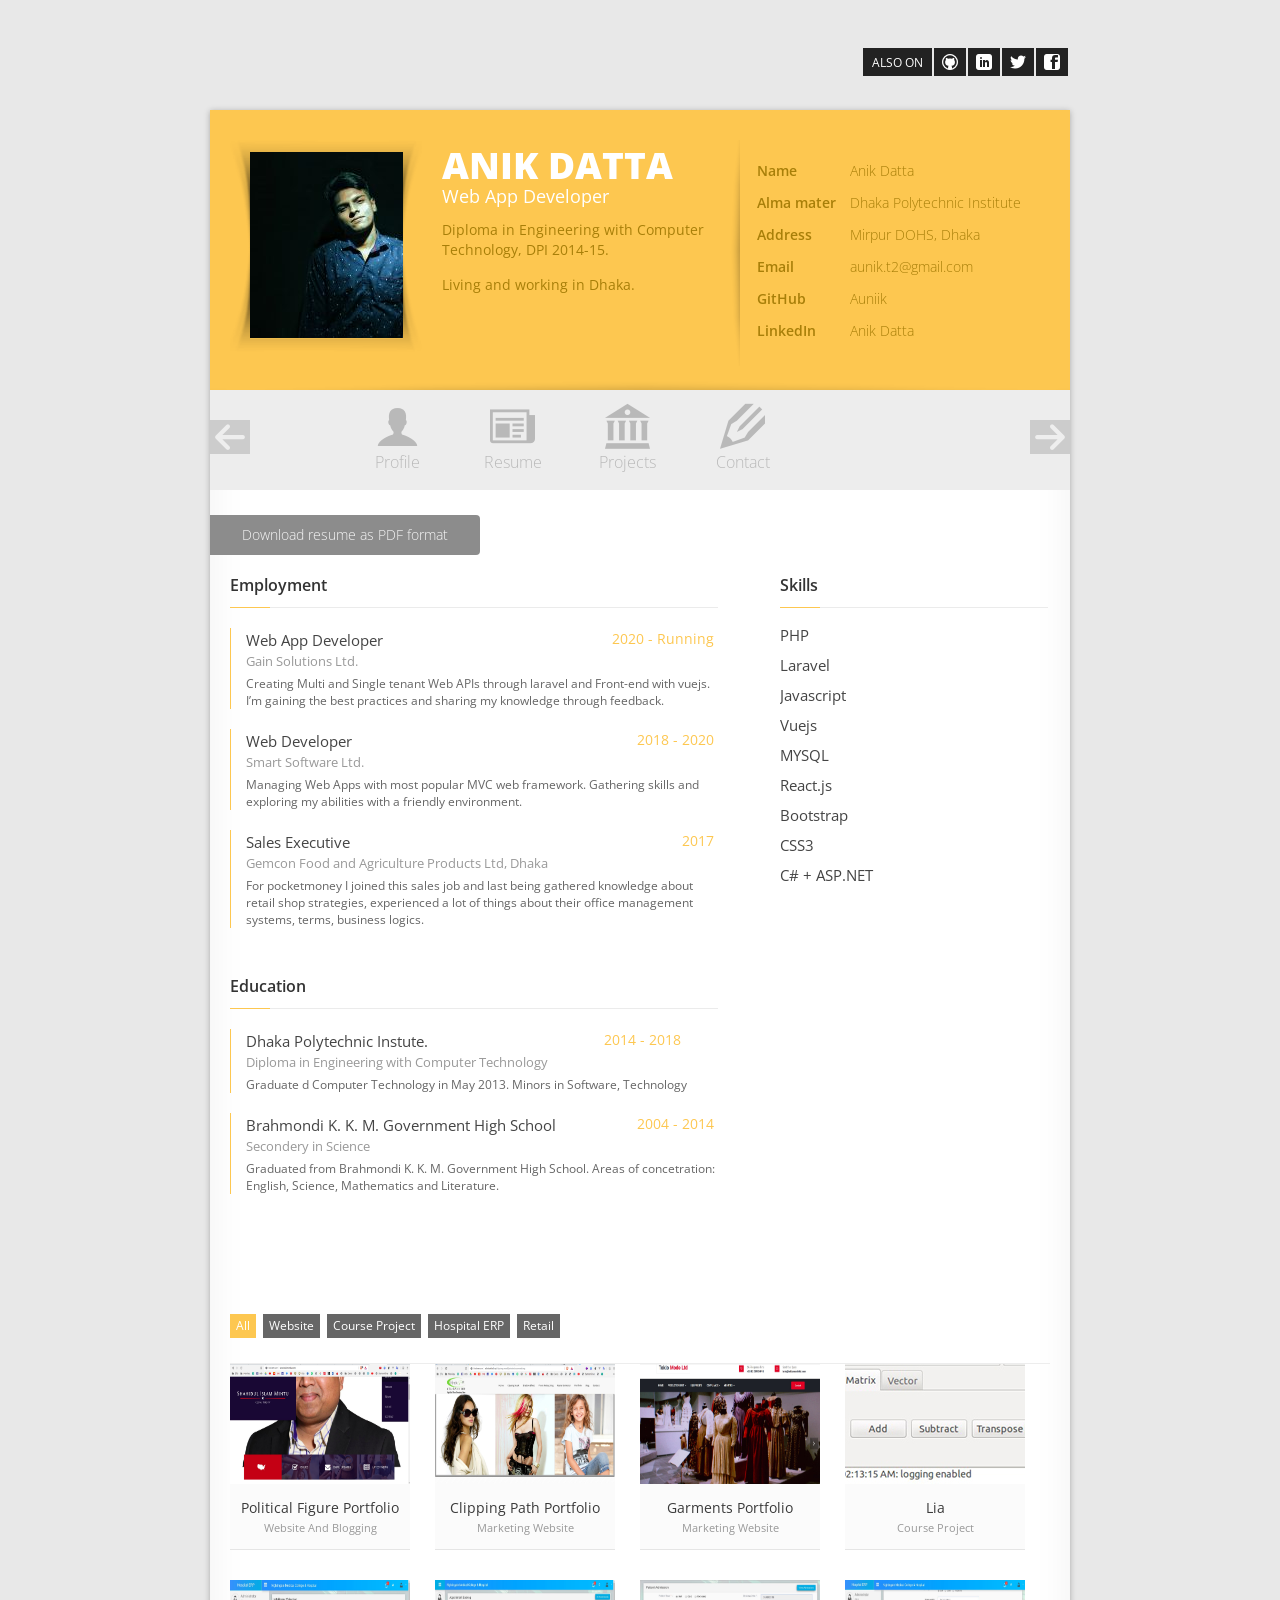
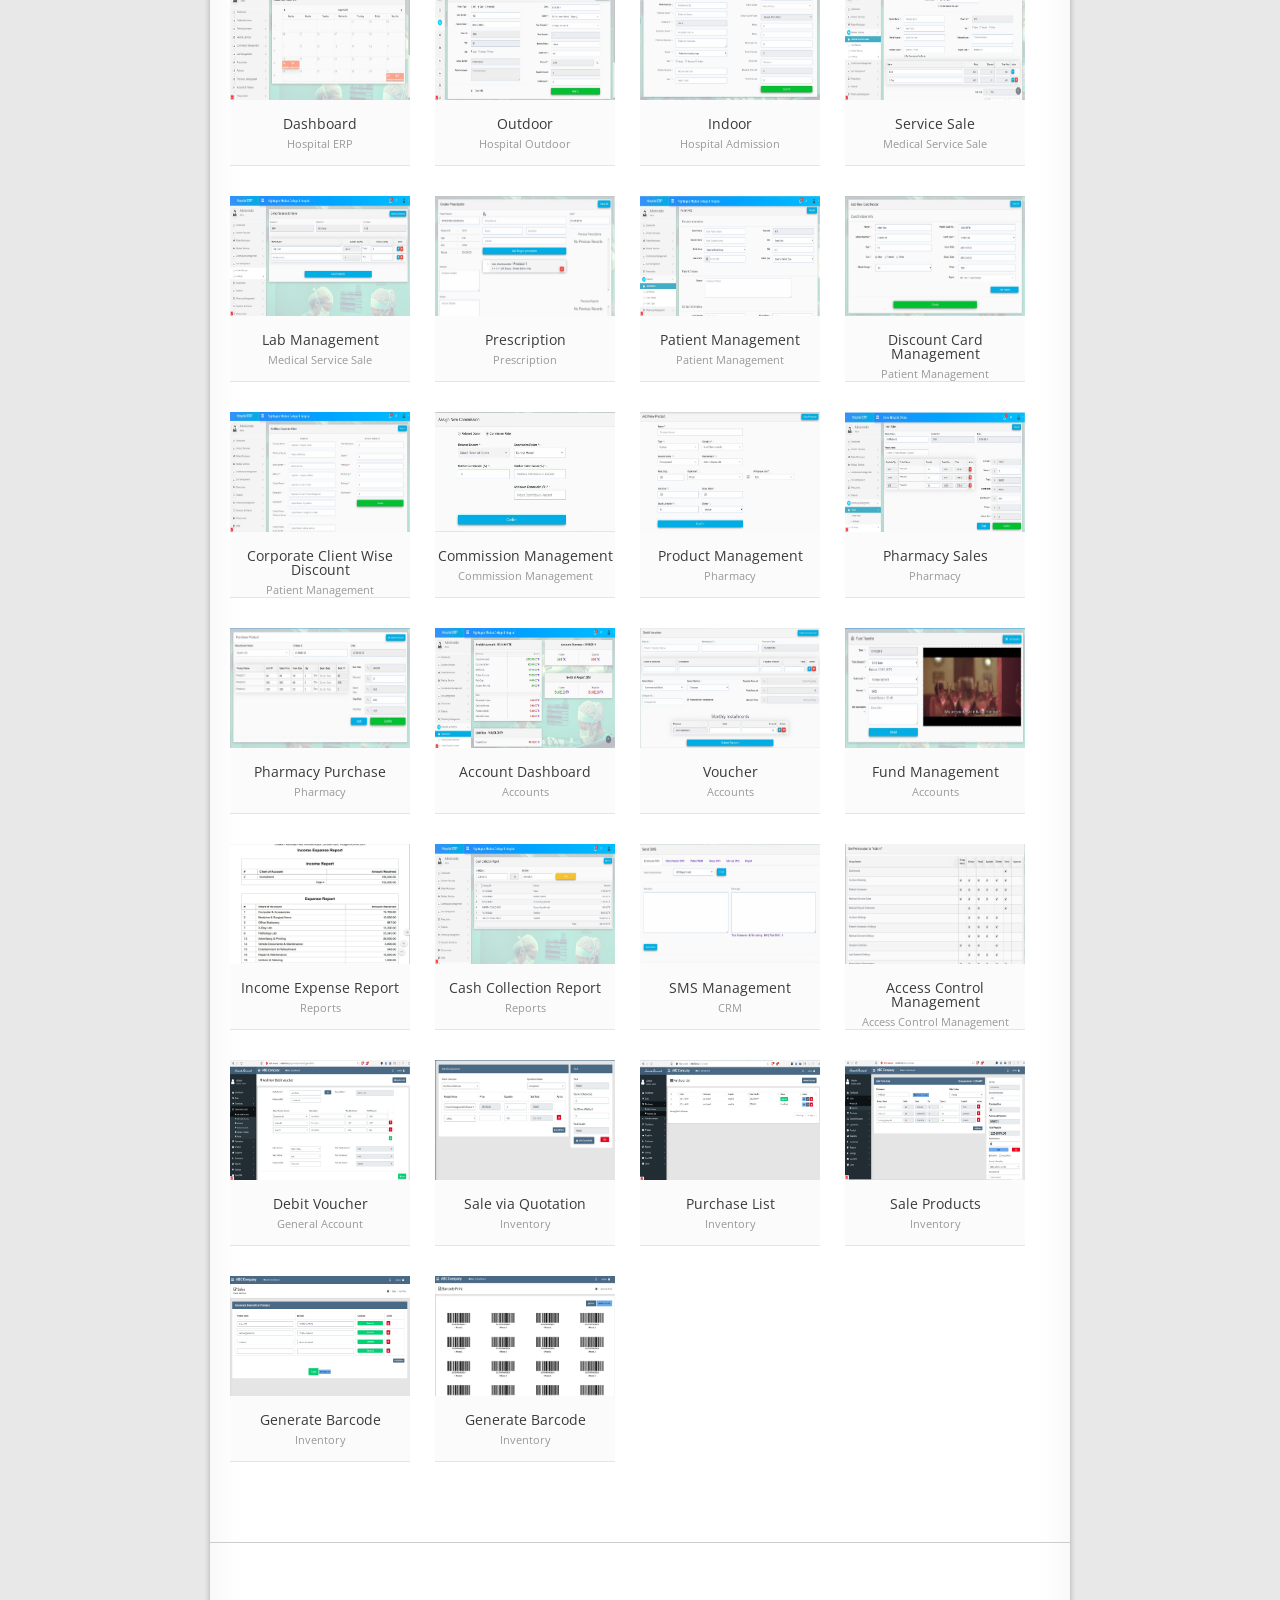
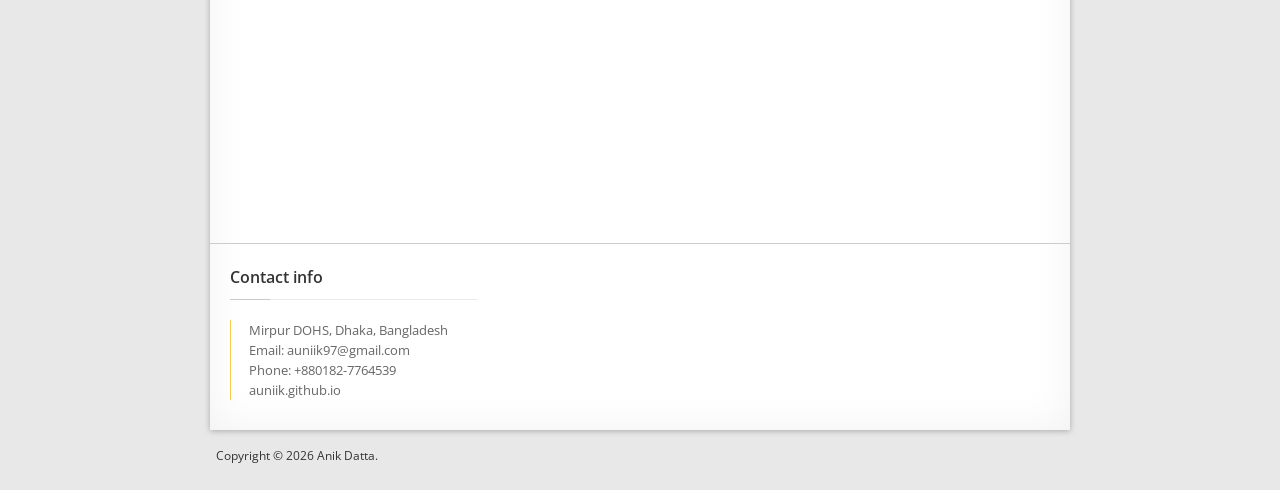
==== commit 7ba6a705: "CV updated" ====
--- a/index.html
+++ b/index.html
@@ -69,7 +69,7 @@
                 	<ul class="personal-info">
 						<li><label>Name</label><span>Anik Datta</span></li>
                         <li><label>Alma mater</label><span>Dhaka Polytechnic Institute</span></li>
-                        <li><label>Address</label><span>Green Road, Dhaka</span></li>
+                        <li><label>Address</label><span>Mirpur DOHS, Dhaka</span></li>
                         <li><label>Email</label><span>aunik.t2@gmail.com</span></li>
                         <li><label>GitHub</label><span class="word-wrap"><a href="https://github.com/auniik/" target="_blank">Auniik</a></span></li>
                         <li><label>LinkedIn</label><span class="word-wrap"><a href="https://www.linkedin.com/in/auniik" target="_blank">Anik Datta</a></span></li>
@@ -84,7 +84,7 @@
                         <li class="tmenu"><a href="#profile" class="tab-profile"><i>&#xe02f;</i>Profile</a></li>
                         <li class="tmenu"><a href="#resume"><i>&#xe001;</i>Resume</a></li>
                         <li class="tmenu"><a href="#projects"><i>&#xe006;</i>Projects</a></li>
-                        <li class="tmenu"><a href="#papers"><i>&#xe005;</i>Papers</a></li>
+                        <!-- <li class="tmenu"><a href="#papers"><i>&#xe005;</i>Papers</a></li> -->
                         <li class="tmenu"><a href="#contact"><i>&#xe003;</i>Contact</a></li>
                     </ul>
                     <a class="prev" id="menu-prev" href="#">&#xe031;</a>
@@ -103,8 +103,16 @@
                         <ul class="timeline">
                             <li>
                                 <div class="timelineUnit">
-                                    <h4>Web App Developer<span class="timelineDate">2018 - Running</span></h4>
-                                    <h5>Smart Soft Inc.</h5>
+                                    <h4>Web App Developer<span class="timelineDate">2020 - Running</span></h4>
+                                    <h5><a target="_blank" href="https://gain.solutions">Gain Solutions Ltd.</a> </h5>
+                                    <p>Creating Multi and Single tenant Web APIs through laravel and Front-end with vuejs. I’m gaining the best practices and sharing my
+                                        knowledge through feedback.</p>
+                                </div>
+                            </li>
+                            <li>
+                                <div class="timelineUnit">
+                                    <h4>Web Developer<span class="timelineDate">2018 - 2020</span></h4>
+                                    <h5><a target="_blank" href="https://www.smartsoftware.com.bd/">Smart Software Ltd.</a></h5>
                                     <p>Managing Web Apps with most popular MVC web framework. Gathering skills and exploring my abilities with a friendly environment.</p>
                                 </div>
                             </li>
@@ -112,7 +120,7 @@
                                 <div class="timelineUnit">
                                     <h4>Sales Executive<span class="timelineDate">2017</span></h4>
                                     <h5>Gemcon Food and Agriculture Products Ltd, Dhaka</h5>
-                                    <p>For gathering some knowledge about retail shop I joined and experienced a lot of things about their office management systems, terms and privacies.</p>
+                                    <p>For pocketmoney I joined this sales job and last being gathered knowledge about retail shop strategies, experienced a lot of things about their office management systems, terms, business logics.</p>
                                 </div>
                             </li>
                             <!-- <li>
@@ -140,7 +148,7 @@
                                 <div class="timelineUnit">
                                     <h4>Dhaka Polytechnic Instute.<span class="timelineDate">2014 - 2018</span></h4>
                                     <h5>Diploma in Engineering with Computer Technology</h5>
-                                    <p>Graduated Computer Technology in May 2013. Minors in Software, Technology</p>
+                                    <p>Graduate d Computer Technology in May 2013. Minors in Software, Technology</p>
                                 </div>
                             </li>
                             <li>             
@@ -159,17 +167,27 @@
                         <h3 class="main-heading">Skills</h3> 
                         <ul class="skills">
                             <li>
+                                <h4>PHP</h4>
+                                <div class="rating" data-rat="6"></div>
+                            </li>
+
+                            <li>
                                 <h4>Laravel</h4>
                                 <div class="rating" data-rat="6"></div>
                             </li>
 
                             <li>
-                                <h4>Javascript ES6</h4>
+                                <h4>Javascript</h4>
                                 <div class="rating" data-rat="5"></div>
                             </li>
 
                             <li>
-                                <h4>PHP + MYSQL</h4>
+                                <h4>Vuejs</h4>
+                                <div class="rating" data-rat="5"></div>
+                            </li>
+
+                            <li>
+                                <h4>MYSQL</h4>
                                 <div class="rating" data-rat="5"></div>
                             </li>
 
@@ -189,10 +207,6 @@
                             <li>
                                 <h4>C# + ASP.NET</h4>
                                 <div class="rating" data-rat="4"></div>
-                            </li>
-                            <li>
-                                <h4>C/C++, Python</h4>
-                                <div class="rating" data-rat="3"></div>
                             </li>
                         </ul>
                         
@@ -601,20 +615,20 @@
                 <!-- /Projects -->  
                 
                 <!-- Papers -->
-                <section id="papers">
-                	 <div class="listings-section">
+                <!-- <section id="papers">
+                	 <div class="listings-section"> -->
                         <!-- Listings for Unreviewed Papers  -->
-                        <div class="left-heading"><h3 class="main-heading">Unreviewed Papers</h3></div>
+                        <!-- <div class="left-heading"><h3 class="main-heading">Unreviewed Papers</h3></div>
                         <div class="right-heading"><h3 class="main-heading">Authors</h3></div>
-                        <ul class="timeline">
+                        <ul class="timeline"> -->
                         
-                            <li>                   
+                            <!-- <li>                   
                                 <div class="timelineUnit left">
                                     <h4>There is nothing serious here<span class="timelineDate">2018</span></h4>
                                     <h5>Lets start with a lot po patience but you'll see only...</h5>
                                     <p>Lorem ipsum dolor sit amet, consectetur adipiscing elit, sed do eiusmod tempor incididunt ut labore et dolore magna aliqua. Ut enim ad minim veniam, quis nostrud exercitation ullamco laboris nisi ut aliquip ex ea commodo consequat. Duis aute irure dolor in reprehenderit in voluptate velit esse cillum dolore eu fugiat nulla pariatur. Excepteur sint occaecat cupidatat non proident, sunt in culpa qui officia deserunt mollit anim id est laborum... HAHAHA</p>
-                                </div>
-                                <div class="right">
+                                </div> -->
+                                <!-- <div class="right">
                                     <ul class="skills">
                                         <li>
                                             <h4>Anik Datta</h4>
@@ -623,7 +637,7 @@
                                             <a href="https://www.linkedin.com/in/auniik" target="_blank"><span data-icon="&#xe02c;" aria-hidden="true"></span></a>
                                             <a href="https://github.com/auniik/" target="_blank"><span data-icon="&#xe01f;" aria-hidden="true"></span></a>
                                             </div>
-                                        </li>
+                                        </li> -->
                                         <!-- <li>
                                             <h4>Eric O'Brien</h4>
                                             <div class="intouch">
@@ -642,19 +656,19 @@
                                             <a href="http://www.linkedin.com/pub/boon-thau-loo/3/81/893" target="_blank"><span data-icon="&#xe02c;" aria-hidden="true"></span></a>
                                             </div>
                                         </li> -->
-                                    </ul>
+                                    <!-- </ul>
                                     <div class="clear"></div>
                                     <a href="cv.pdf" class="button transition" target="_blank">Download Paper in PDF Format</a>
                                 </div>
-                            </li>        
-                            <li>                         
+                            </li>         -->
+                            <!-- <li>                          -->
                                 <!-- <div class="timelineUnit left">
                                     <h4>Статистически анализ на шампионатните отличия на българските футболни отбори<span class="timelineDate">2013</span></h4>
                                     <h5>Individual</h5>
                                     <p>Настоящето изследване разглежда националните отличия на българските футболни отбори в родното първенство. Главните категории на статистическия анализ са брой отличия от официални и неофициални турнири, класифициране на трофеите, които се считат за Национална купа, разпределение на клубните отличия по градове, анализиране на коефициента на успеваемост на българските отбори, подробен анализ на успеваемостта на "ПФК Левски (София)", "ПФК ЦСКА (София)" и "ПФК Лудогорец (Разград)" и последно - анализ на дубълите и требълите на българските футболни отбори. Статистическите данни са изложени в раздел "Статистика". Преди това е представена кратка история на българския футбол, обяснения по официалните трофейни турнири и пълен списък на 26-те отбора, които са печелили национални отличия. Изследването завършва със секция, която обобщава резултатите, и представя няколко интересни факта. Изследването не е рецензирано и е отворено за дискусии и по-нататъшни корекции и надграждания.</p>
                                 </div> -->
-                                <div class="right">
-                                    <ul class="skills">
+                                <!-- <div class="right">
+                                    <ul class="skills"> -->
                                         <!-- <li>
                                             <h4>Anik Datta</h4>
                                             <div class="intouch">
@@ -664,16 +678,16 @@
                                             </div>
 
                                         </li> -->
-                                    </ul>
-                                    <div class="clear"></div>
+                                    <!-- </ul>
+                                    <div class="clear"></div> -->
                                     <!-- <a href="papers/StatAnalysisBGFootball-Study-Zhelyazkov.pdf" class="button transition" target="_blank">Download Paper in PDF Format</a> -->
-                                </div>
-                            </li>
-                            <div class="clear"></div>
-                        </ul> 
+                                <!-- </div>
+                            </li>
+                            <div class="clear"></div> -->
+                        <!-- </ul>  -->
                         <!-- /Listings for Unreviewed Papers  -->           
-                    </div>
-                </section>
+                    <!-- </div>
+                </section> -->
                 <!-- /Papers --> 
                  
                 <!-- Contact -->
@@ -683,10 +697,10 @@
                     <div class="contact-info">
                         <h3 class="main-heading"><span>Contact info</span></h3>
                     	<ul>
-                            <li>Tejgaon, Dhaka, Bangladesh</li>
-                            <li>Email: aunik.t2@gmail.com</li>
-                            <li>Phone: +880182-7764539</li>
-                            <li>www.auniik.github.io</li>
+                            <li>Mirpur DOHS, Dhaka, Bangladesh</li>
+                            <li>Email: <a href="mailto:auniik97@gmail.com">auniik97@gmail.com</a> </li>
+                            <li>Phone: <a href="tel:+880182-7764539">+880182-7764539</a></li>
+                            <li><a href="https://auniik.github.io">auniik.github.io</a> </li>
                         </ul>
                     </div>
                     <!-- /Contact Info -->
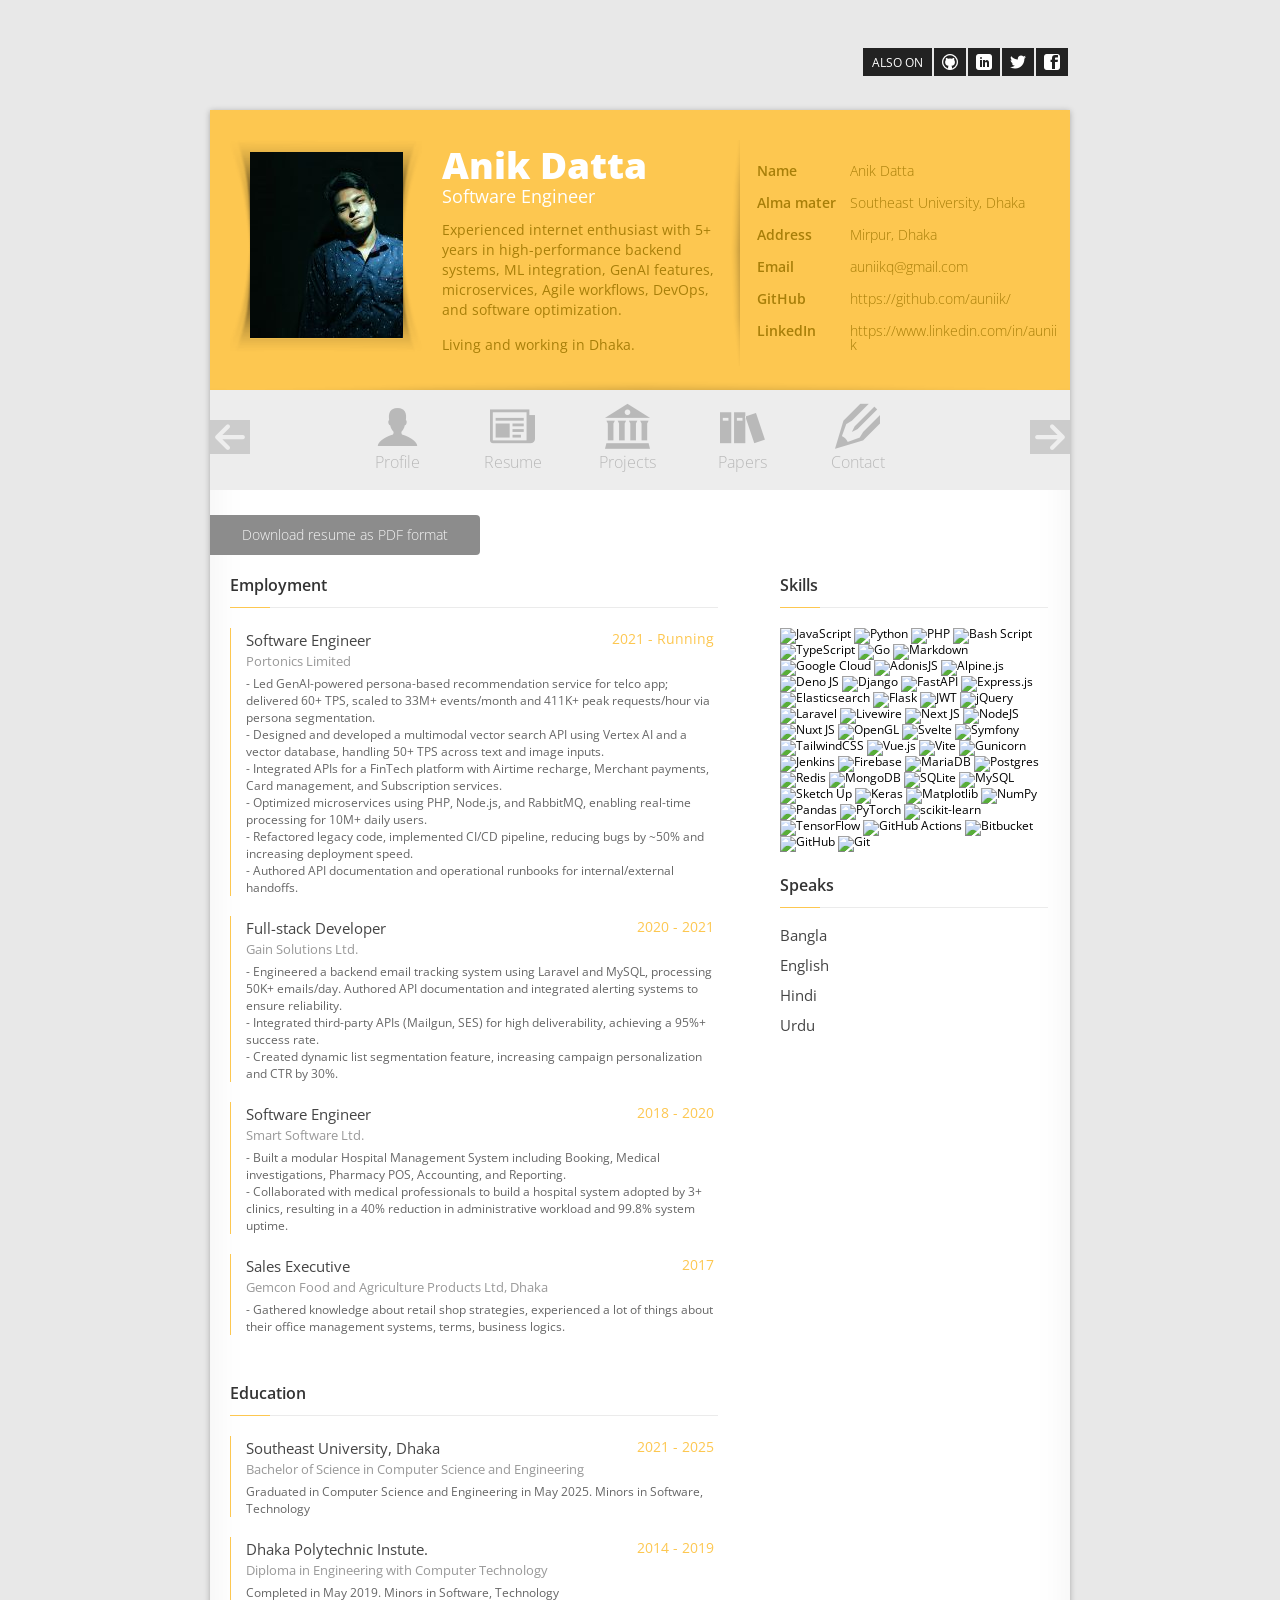
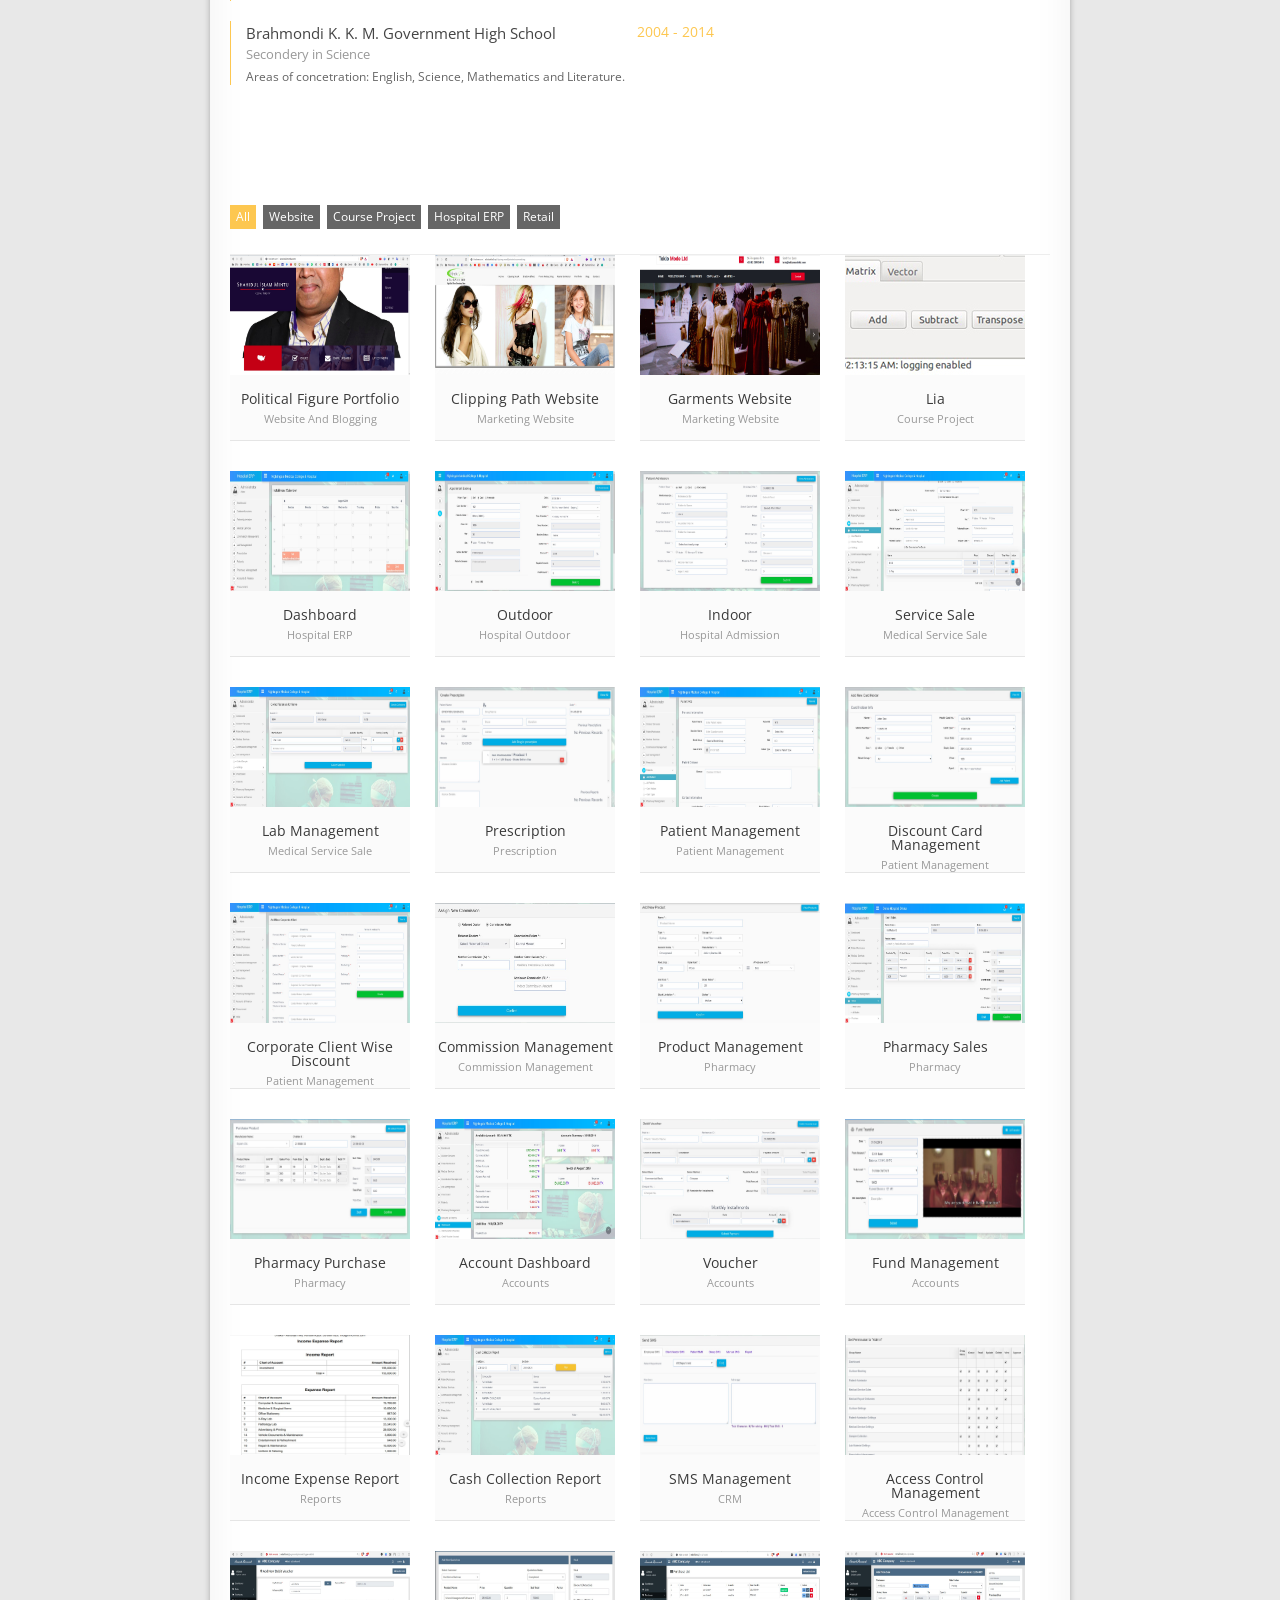
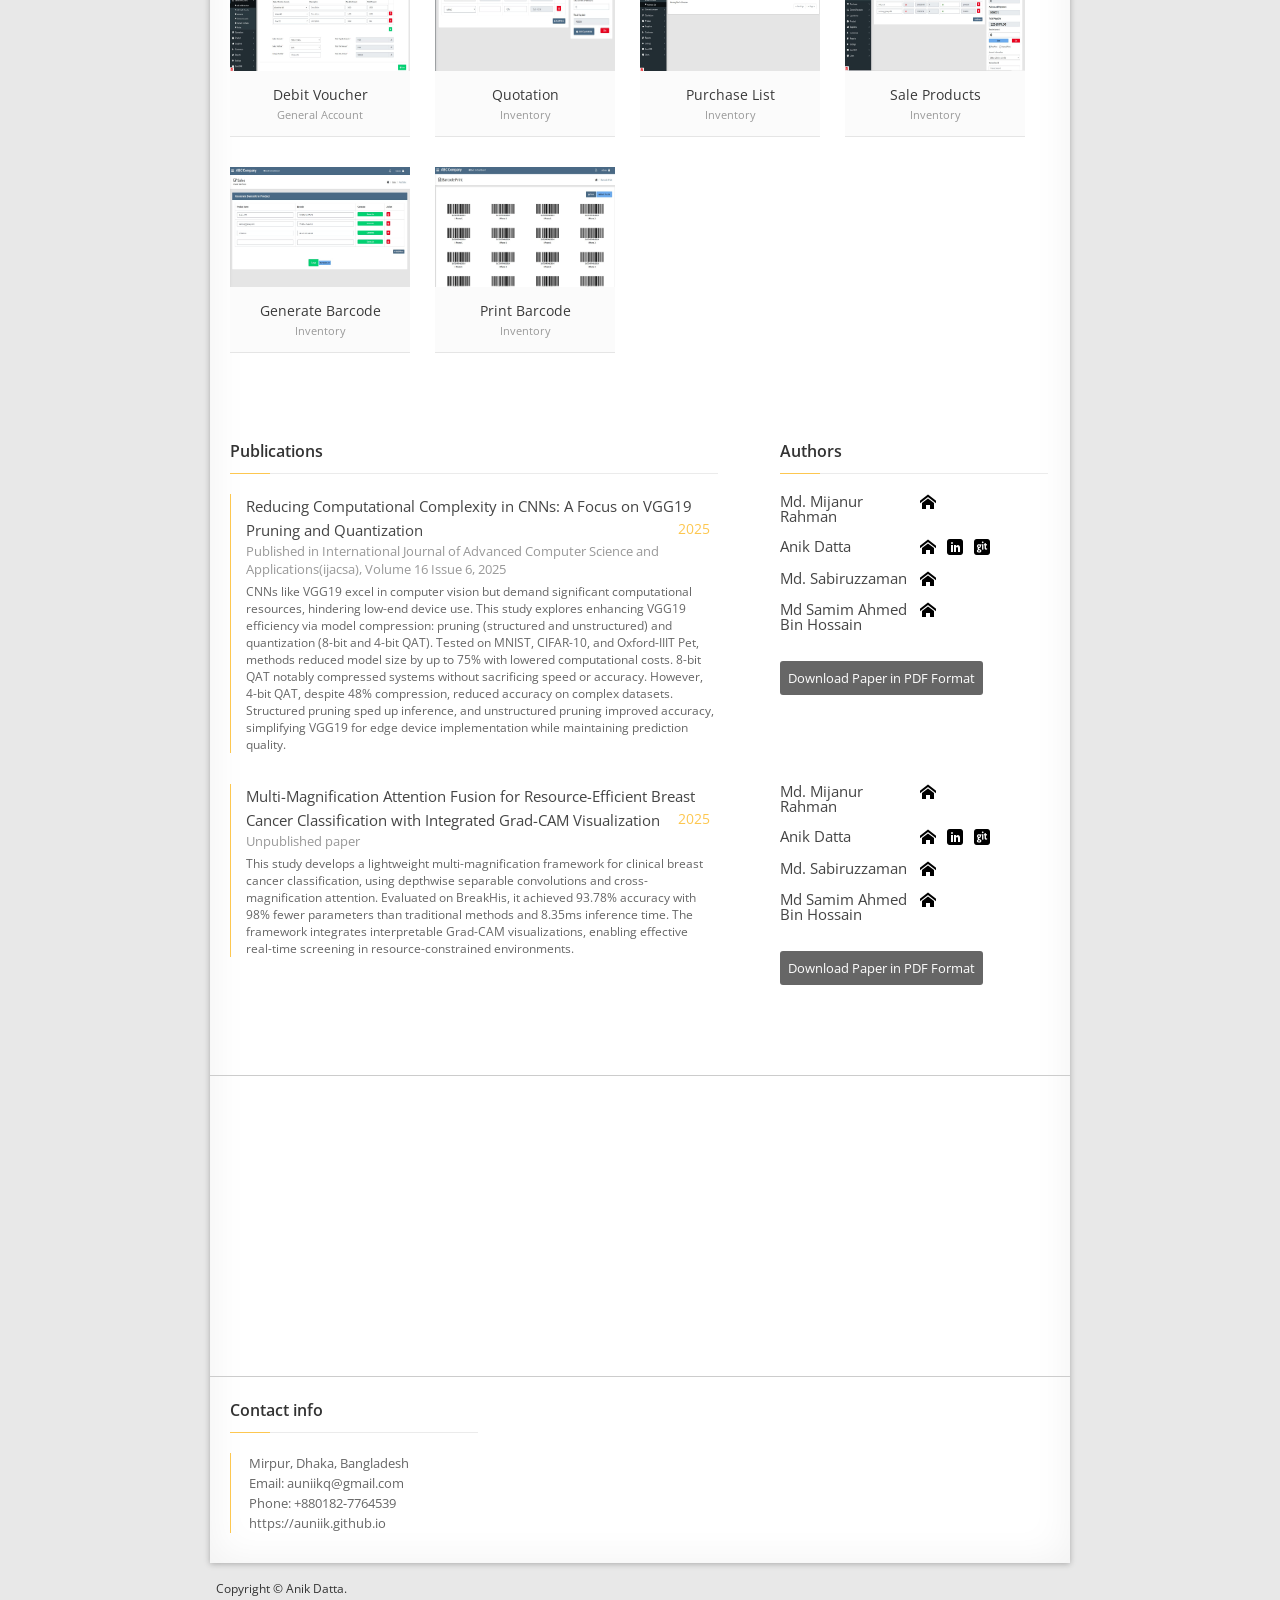
==== commit 7b96120e: "Added json data support" ====
--- a/index.html
+++ b/index.html
@@ -1,8 +1,7 @@
 <html dir="ltr" lang="en-US" xmlns="http://www.w3.org/1999/xhtml">
 
 <head>
-    
-    <title>Anik Datta</title>
+    <title>Loading...</title>
     <meta http-equiv="content-type" content="text/html; charset=utf-8"/>
     <meta http-equiv="X-UA-Compatible" content="IE=edge,chrome=1">
     <meta name="viewport" content="width=device-width, initial-scale=1, maximum-scale=1">
@@ -21,29 +20,27 @@
     <script type="text/javascript" src="js/jquery-ui-map.js"></script>
     <script type="text/javascript" src="js/jquery.carouFredSel-6.2.1.js"></script>
     <script type="text/javascript" src="js/plugins.js"></script>
-    <script type="text/javascript" src="js/custom.js"></script>
     
 </head>
     <body>
         <!-- Container -->
         <section id="container">
-        
             <!-- Header -->
 			<header> 
             	<!-- Logo -->
             	<div id="logo">
-                	<h2>ANIK DATTA</h2>
-                    <h4>Web App Developer</h4>
+                	<h2>Loading...</h2>
+                    <h4>Loading...</h4>
                 </div>
                 <!-- /Logo -->
                 
                 <!-- Social Icons -->
                 <ul class="socialicons">
-                    <li class="socials-text">ALSO ON</li>
-                    <li><a href="https://github.com/auniik" class="transition" target="_blank">&#xe01e;</a></li>
-                    <li><a href="https://www.linkedin.com/in/auniik" class="transition" target="_blank">&#xe02c;</a></li>
-                    <li><a href="https://www.twitter.com/auniikq" class="transition" target="_blank">&#xe013;</a></li>
-                    <li><a href="https://www.facebook.com/auniikq" class="transition" target="_blank">&#xe00d;</a></li>
+                    <li class="socials-text">Loading...</li>
+                    <li><a href="#" class="transition" target="_blank">&#xe01e;</a></li>
+                    <li><a href="#" class="transition" target="_blank">&#xe02c;</a></li>
+                    <li><a href="#" class="transition" target="_blank">&#xe013;</a></li>
+                    <li><a href="#" class="transition" target="_blank">&#xe00d;</a></li>
                 </ul>
                 <!-- /Social Icons -->
             </header>
@@ -58,21 +55,16 @@
                 	<div class="about">
                     	<div class="photo-inner"><img src="images/photo.jpg" height="186" width="153" />
                      </div>
-                        <h1>ANIK DATTA</h1>
-                        <h3>Web App Developer</h3>
-                        <p>Diploma in Engineering with Computer Technology, DPI 2014-15.</p>
-                        <p>Living and working in Dhaka.</p>
+                        <h1>Loading...</h1>
+                        <h3>Loading...</h3>
+                        <p>Loading...</p>
+                        <p>Loading...</p>
                   </div>
                   <!-- /About section -->
                      
                     <!-- Personal info section -->
                 	<ul class="personal-info">
-						<li><label>Name</label><span>Anik Datta</span></li>
-                        <li><label>Alma mater</label><span>Dhaka Polytechnic Institute</span></li>
-                        <li><label>Address</label><span>Mirpur DOHS, Dhaka</span></li>
-                        <li><label>Email</label><span>aunik.t2@gmail.com</span></li>
-                        <li><label>GitHub</label><span class="word-wrap"><a href="https://github.com/auniik/" target="_blank">Auniik</a></span></li>
-                        <li><label>LinkedIn</label><span class="word-wrap"><a href="https://www.linkedin.com/in/auniik" target="_blank">Anik Datta</a></span></li>
+						<li><label>Loading...</label><span>Loading...</span></li>
                     </ul>
                     <!-- /Personal info section -->
                 </div>        
@@ -84,7 +76,7 @@
                         <li class="tmenu"><a href="#profile" class="tab-profile"><i>&#xe02f;</i>Profile</a></li>
                         <li class="tmenu"><a href="#resume"><i>&#xe001;</i>Resume</a></li>
                         <li class="tmenu"><a href="#projects"><i>&#xe006;</i>Projects</a></li>
-                        <!-- <li class="tmenu"><a href="#papers"><i>&#xe005;</i>Papers</a></li> -->
+                        <li class="tmenu"><a href="#papers"><i>&#xe005;</i>Papers</a></li>
                         <li class="tmenu"><a href="#contact"><i>&#xe003;</i>Contact</a></li>
                     </ul>
                     <a class="prev" id="menu-prev" href="#">&#xe031;</a>
@@ -95,70 +87,19 @@
                 
                 <!-- Resume -->
                 <section id="resume">
-                    <a href="cv.pdf" class="button transition" target="_blank">Download resume as PDF format</a>
+                    <a href="cv/cv.pdf" class="button transition" target="_blank">Download resume as PDF format</a>
                     <br />
                     <div class="timeline-section">
                         <!-- Timeline for Employment  -->
                         <h3 class="main-heading">Employment</h3>   
                         <ul class="timeline">
-                            <li>
-                                <div class="timelineUnit">
-                                    <h4>Web App Developer<span class="timelineDate">2020 - Running</span></h4>
-                                    <h5><a target="_blank" href="https://gain.solutions">Gain Solutions Ltd.</a> </h5>
-                                    <p>Creating Multi and Single tenant Web APIs through laravel and Front-end with vuejs. I’m gaining the best practices and sharing my
-                                        knowledge through feedback.</p>
-                                </div>
-                            </li>
-                            <li>
-                                <div class="timelineUnit">
-                                    <h4>Web Developer<span class="timelineDate">2018 - 2020</span></h4>
-                                    <h5><a target="_blank" href="https://www.smartsoftware.com.bd/">Smart Software Ltd.</a></h5>
-                                    <p>Managing Web Apps with most popular MVC web framework. Gathering skills and exploring my abilities with a friendly environment.</p>
-                                </div>
-                            </li>
-                            <li>
-                                <div class="timelineUnit">
-                                    <h4>Sales Executive<span class="timelineDate">2017</span></h4>
-                                    <h5>Gemcon Food and Agriculture Products Ltd, Dhaka</h5>
-                                    <p>For pocketmoney I joined this sales job and last being gathered knowledge about retail shop strategies, experienced a lot of things about their office management systems, terms, business logics.</p>
-                                </div>
-                            </li>
-                            <!-- <li>
-                                <div class="timelineUnit">
-                                    <h4>Technology Analyst<span class="timelineDate">2013 - 2016</span></h4>
-                                    <h5>Goldman Sachs, New York, NY</h5>
-                                    <p>Worked on business applications for the Credit Risk team:</p>
-                                    <p>- Java back-end applications aggregating GB’s of data and producing Credit Risk metrics.
-                                    Worked on the full flow from sourcing, transforming, aggregating, displaying and storing the data.
-                                    Optimized the legacy codebase. Documented it. Sped up certain processes by up to 14%.</p>
-                                    <p>- Adapted several large Java applications (60GB RAM ~ 120GB) to run on a new grid of servers thus
-                                    helping reduce maintenance costs. This work resulted in annual savings between $100,000 - $200,000.</p>
-                                    <p>- Actively worked with interns and other junior people. Participated in the recruiting efforts of
-                                    the company, including the firmwide Hackathon Recruiting Committee for 2015/2016.</p>
-                                </div>
-                            </li> -->
-                            <div class="clear"></div>
-                        </ul> 
-                        <!-- /Timeline for Employment  -->
+                          
+                        </ul>
 
                         <!-- Timeline for Education  -->   
                         <h3 class="main-heading">Education</h3>   
                         <ul class="timeline">
-                            <li>            
-                                <div class="timelineUnit">
-                                    <h4>Dhaka Polytechnic Instute.<span class="timelineDate">2014 - 2018</span></h4>
-                                    <h5>Diploma in Engineering with Computer Technology</h5>
-                                    <p>Graduate d Computer Technology in May 2013. Minors in Software, Technology</p>
-                                </div>
-                            </li>
-                            <li>             
-                                <div class="timelineUnit">
-                                    <h4>Brahmondi K. K. M. Government High School<span class="timelineDate">2004 - 2014</span></h4>
-                                    <h5>Secondery in Science</h5>
-                                    <p>Graduated from Brahmondi K. K. M. Government High School. Areas of concetration: English, Science, Mathematics and Literature.</p>
-                                </div>
-                            </li>
-                            <div class="clear"></div>
+                            
                         </ul> 
                         <!-- /Timeline for Education  -->              
                     </div>
@@ -166,100 +107,77 @@
                         <!-- Skills -->
                         <h3 class="main-heading">Skills</h3> 
                         <ul class="skills">
+                            <img src="https://img.shields.io/badge/javascript-%23323330.svg?style=for-the-badge&logo=javascript&logoColor=%23F7DF1E" alt="JavaScript" />
+                            <img src="https://img.shields.io/badge/python-3670A0?style=for-the-badge&logo=python&logoColor=ffdd54" alt="Python" />
+                            <img src="https://img.shields.io/badge/php-%23777BB4.svg?style=for-the-badge&logo=php&logoColor=white" alt="PHP" />
+                            <img src="https://img.shields.io/badge/bash_script-%23121011.svg?style=for-the-badge&logo=gnu-bash&logoColor=white" alt="Bash Script" />
+                            <img src="https://img.shields.io/badge/typescript-%23007ACC.svg?style=for-the-badge&logo=typescript&logoColor=white" alt="TypeScript" />
+                            <img src="https://img.shields.io/badge/go-%2300ADD8.svg?style=for-the-badge&logo=go&logoColor=white" alt="Go" />
+                            <img src="https://img.shields.io/badge/markdown-%23000000.svg?style=for-the-badge&logo=markdown&logoColor=white" alt="Markdown" />
+                            <img src="https://img.shields.io/badge/GoogleCloud-%234285F4.svg?style=for-the-badge&logo=google-cloud&logoColor=white" alt="Google Cloud" />
+                            <img src="https://img.shields.io/badge/adonisjs-%23220052.svg?style=for-the-badge&logo=adonisjs&logoColor=white" alt="AdonisJS" />
+                            <img src="https://img.shields.io/badge/alpinejs-white.svg?style=for-the-badge&logo=alpinedotjs&logoColor=%238BC0D0" alt="Alpine.js" />
+                            <img src="https://img.shields.io/badge/deno%20js-000000?style=for-the-badge&logo=deno&logoColor=white" alt="Deno JS" />
+                            <img src="https://img.shields.io/badge/django-%23092E20.svg?style=for-the-badge&logo=django&logoColor=white" alt="Django" />
+                            <img src="https://img.shields.io/badge/FastAPI-005571?style=for-the-badge&logo=fastapi" alt="FastAPI" />
+                            <img src="https://img.shields.io/badge/express.js-%23404d59.svg?style=for-the-badge&logo=express&logoColor=%2361DAFB" alt="Express.js" />
+                            <img src="https://img.shields.io/badge/elasticsearch-%230377CC.svg?style=for-the-badge&logo=elasticsearch&logoColor=white" alt="Elasticsearch" />
+                            <img src="https://img.shields.io/badge/flask-%23000.svg?style=for-the-badge&logo=flask&logoColor=white" alt="Flask" />
+                            <img src="https://img.shields.io/badge/JWT-black?style=for-the-badge&logo=JSON%20web%20tokens" alt="JWT" />
+                            <img src="https://img.shields.io/badge/jquery-%230769AD.svg?style=for-the-badge&logo=jquery&logoColor=white" alt="jQuery" />
+                            <img src="https://img.shields.io/badge/laravel-%23FF2D20.svg?style=for-the-badge&logo=laravel&logoColor=white" alt="Laravel" />
+                            <img src="https://img.shields.io/badge/livewire-%234e56a6.svg?style=for-the-badge&logo=livewire&logoColor=white" alt="Livewire" />
+                            <img src="https://img.shields.io/badge/Next-black?style=for-the-badge&logo=next.js&logoColor=white" alt="Next JS" />
+                            <img src="https://img.shields.io/badge/node.js-6DA55F?style=for-the-badge&logo=node.js&logoColor=white" alt="NodeJS" />
+                            <img src="https://img.shields.io/badge/Nuxt-002E3B?style=for-the-badge&logo=nuxt.js&logoColor=#00DC82" alt="Nuxt JS" />
+                            <img src="https://img.shields.io/badge/OpenGL-%23FFFFFF.svg?style=for-the-badge&logo=opengl" alt="OpenGL" />
+                            <img src="https://img.shields.io/badge/svelte-%23f1413d.svg?style=for-the-badge&logo=svelte&logoColor=white" alt="Svelte" />
+                            <img src="https://img.shields.io/badge/symfony-%23000000.svg?style=for-the-badge&logo=symfony&logoColor=white" alt="Symfony" />
+                            <img src="https://img.shields.io/badge/tailwindcss-%2338B2AC.svg?style=for-the-badge&logo=tailwind-css&logoColor=white" alt="TailwindCSS" />
+                            <img src="https://img.shields.io/badge/vue.js-%2335495e.svg?style=for-the-badge&logo=vuedotjs&logoColor=%234FC08D" alt="Vue.js" />
+                            <img src="https://img.shields.io/badge/vite-%23646CFF.svg?style=for-the-badge&logo=vite&logoColor=white" alt="Vite" />
+                            <img src="https://img.shields.io/badge/gunicorn-%298729.svg?style=for-the-badge&logo=gunicorn&logoColor=white" alt="Gunicorn" />
+                            <img src="https://img.shields.io/badge/jenkins-%232C5263.svg?style=for-the-badge&logo=jenkins&logoColor=white" alt="Jenkins" />
+                            <img src="https://img.shields.io/badge/firebase-a08021?style=for-the-badge&logo=firebase&logoColor=ffcd34" alt="Firebase" />
+                            <img src="https://img.shields.io/badge/MariaDB-003545?style=for-the-badge&logo=mariadb&logoColor=white" alt="MariaDB" />
+                            <img src="https://img.shields.io/badge/postgres-%23316192.svg?style=for-the-badge&logo=postgresql&logoColor=white" alt="Postgres" />
+                            <img src="https://img.shields.io/badge/redis-%23DD0031.svg?style=for-the-badge&logo=redis&logoColor=white" alt="Redis" />
+                            <img src="https://img.shields.io/badge/MongoDB-%234ea94b.svg?style=for-the-badge&logo=mongodb&logoColor=white" alt="MongoDB" />
+                            <img src="https://img.shields.io/badge/sqlite-%2307405e.svg?style=for-the-badge&logo=sqlite&logoColor=white" alt="SQLite" />
+                            <img src="https://img.shields.io/badge/mysql-4479A1.svg?style=for-the-badge&logo=mysql&logoColor=white" alt="MySQL" />
+                            <img src="https://img.shields.io/badge/SketchUp-005F9E?style=for-the-badge&logo=sketchup&logoColor=white" alt="Sketch Up" />
+                            <img src="https://img.shields.io/badge/Keras-%23D00000.svg?style=for-the-badge&logo=Keras&logoColor=white" alt="Keras" />
+                            <img src="https://img.shields.io/badge/Matplotlib-%23ffffff.svg?style=for-the-badge&logo=Matplotlib&logoColor=black" alt="Matplotlib" />
+                            <img src="https://img.shields.io/badge/numpy-%23013243.svg?style=for-the-badge&logo=numpy&logoColor=white" alt="NumPy" />
+                            <img src="https://img.shields.io/badge/pandas-%23150458.svg?style=for-the-badge&logo=pandas&logoColor=white" alt="Pandas" />
+                            <img src="https://img.shields.io/badge/PyTorch-%23EE4C2C.svg?style=for-the-badge&logo=PyTorch&logoColor=white" alt="PyTorch" />
+                            <img src="https://img.shields.io/badge/scikit--learn-%23F7931E.svg?style=for-the-badge&logo=scikit-learn&logoColor=white" alt="scikit-learn" />
+                            <img src="https://img.shields.io/badge/TensorFlow-%23FF6F00.svg?style=for-the-badge&logo=TensorFlow&logoColor=white" alt="TensorFlow" />
+                            <img src="https://img.shields.io/badge/github%20actions-%232671E5.svg?style=for-the-badge&logo=githubactions&logoColor=white" alt="GitHub Actions" />
+                            <img src="https://img.shields.io/badge/bitbucket-%230047B3.svg?style=for-the-badge&logo=bitbucket&logoColor=white" alt="Bitbucket" />
+                            <img src="https://img.shields.io/badge/github-%23121011.svg?style=for-the-badge&logo=github&logoColor=white" alt="GitHub" />
+                            <img src="https://img.shields.io/badge/git-%23F05033.svg?style=for-the-badge&logo=git&logoColor=white" alt="Git" />
+                        </ul>
+                        <h3 class="main-heading">Speaks</h3> 
+                        <ul class="skills">
                             <li>
-                                <h4>PHP</h4>
+                                <h4>Bangla</h4>
+                                <div class="rating" data-rat="~"></div>
+                            </li>
+                            <li>
+                                <h4>English</h4>
                                 <div class="rating" data-rat="6"></div>
                             </li>
-
                             <li>
-                                <h4>Laravel</h4>
-                                <div class="rating" data-rat="6"></div>
-                            </li>
-
-                            <li>
-                                <h4>Javascript</h4>
-                                <div class="rating" data-rat="5"></div>
-                            </li>
-
-                            <li>
-                                <h4>Vuejs</h4>
-                                <div class="rating" data-rat="5"></div>
-                            </li>
-
-                            <li>
-                                <h4>MYSQL</h4>
-                                <div class="rating" data-rat="5"></div>
-                            </li>
-
-                            <li>
-                                <h4>React.js</h4>
-                                <div class="rating" data-rat="3"></div>
-                            </li>
-                        
-                            <li>
-                                <h4>Bootstrap</h4>
+                                <h4>Hindi</h4>
                                 <div class="rating" data-rat="5"></div>
                             </li>
                             <li>
-                                <h4>CSS3</h4>
-                                <div class="rating" data-rat="4"></div>
-                            </li>
-                            <li>
-                                <h4>C# + ASP.NET</h4>
-                                <div class="rating" data-rat="4"></div>
+                                <h4>Urdu</h4>
+                                <div class="rating" data-rat="3"></div>
                             </li>
                         </ul>
-                        
-                        <!-- <h3 class="main-heading">Tools & Technologies</h3> 
-                        <ul class="skills">
-                            <li>
-                                <h4>Dropwizard</h4>
-                                <div class="rating" data-rat="6"></div>
-
-                            </li>
-                            <li>
-                                <h4>AngularJS</h4>
-                                <div class="rating" data-rat="5"></div>
-                            </li>
-                            <li>
-                                <h4>JUnit 4/5</h4>
-                                <div class="rating" data-rat="6"></div>
-                            </li>
-                            <li>
-                                <h4>jOOQ</h4>
-                                <div class="rating" data-rat="6"></div>
-                            </li>
-                            <li>
-                                <h4>Mockito</h4>
-                                <div class="rating" data-rat="6"></div>
-                            </li>
-                            <li>
-                                <h4>Git/SVN</h4>
-                                <div class="rating" data-rat="6"></div>
-                            </li>
-                            <li>
-                                <h4>Gradle/Maven</h4>
-                                <div class="rating" data-rat="5"></div>
-                            </li>
-                        </ul> -->
-                        
-                        <!--
-                        <h3 class="main-heading">Speaks</h3> 
-                        <ul class="skills">
-                            <li>
-                                <h4>Bulgarian</h4>
-                                <div class="rating" data-rat="7"></div>
-                            </li>
-                            <li>
-                                <h4>English</h4>
-                                <div class="rating" data-rat="7"></div>
-                            </li>
-                            <li>
-                                <h4>German</h4>
-                                <div class="rating" data-rat="2"></div>
-                            </li>
-                        </ul>
-                        -->
+                       
                      <!-- /Skills -->
                      </div>
                     <div class="clear"></div>
@@ -278,416 +196,337 @@
                     </ul>
 
                     <ul id="projects-list">
-                       <!-- Reading Music From Image | Sept 2012 - May 2013 -->
-                       
-                       <!-- wxReversi | April 2013 -->
-                       
-                       <!-- JamSesh | January 2013 -->
-                       <!-- <li class="website pennapps">
-                           <a href="projects/JamSesh/jamsesh.jpg" rel="projects" title="JamSesh" class="folio">
-                           <img src="projects/JamSesh/thumb.jpg" />
-                           <h2 class="title">JamSesh</h2>
-                           <span class="categorie">Website</span>
-                           </a>
-                           <div class="description"><h5>© 2013 Anik Datta, Nathan Fraenkel, Dan Zhang, Grace Wang</h5>
-                           <p>JamSesh is an online collaborative music environment. It lets people play music instruments (piano for now) synchronized. During a "jam session" the users can record and save their collaborative music piece as well as see each other through the video conference tool, provided by <a href="http://www.tokbox.com/" target="_blank">TokBox</a>. Hosted by <a href="https://www.openshift.com/" target="_blank">OpenShift</a>. Developed at <a href="" target="_blank">PennApps 2013 S</a>.</p>
-                           </div>
-                       </li> -->
-                       <li class="website pennapps">
-                           <a href="projects/web/shahidulislammintu.jpg" rel="projects" title="Political Figure Portfolio" class="folio">
-                           <img src="projects/web/shahidulislammintu.jpg" />
-                           <h2 class="title">Political Figure Portfolio</h2>
-                           <span class="categorie">Website And Blogging</span>
-                           </a>
-                           <div class="description">
-                            <p>Visit Site: <a href="http://shahidulmintu.com/" target="_blank">http://shahidulmintu.com/</a></p>
-                            <h5>© 2018 Anik Datta</h5>
-                           </div>
-                       </li>
-                       <li class="website">
-                           <a href="projects/web/clickartbdca.jpg" rel="projects" title="Clipping Path Website" class="folio">
-                           <img src="projects/web/clickartbdca.jpg" />
-                           <h2 class="title">Clipping Path Portfolio</h2>
-                           <span class="categorie">Marketing Website</span>
-                           </a>
-                           <div class="description">
-                            <p>Visit Site: <a href="http://clickartbd.ca/" target="_blank">http://clickartbd.ca/</a></p>
-                            <h5>© 2018 Anik Datta</h5>
-                           </div>
-                       </li>
-                       <li class="website">
-                           <a href="projects/web/tokiomodeltd.jpg" rel="projects" title="Garments Website" class="folio">
-                           <img src="projects/web/tokiomodeltd.jpg" />
-                           <h2 class="title">Garments Portfolio</h2>
-                           <span class="categorie">Marketing Website</span>
-                           </a>
-                           <div class="description">
-                            <p>Visit Site: <a href="http://tokiomodeltd.com/" target="_blank">http://tokiomodeltd.com/</a></p>
-                            <h5>© 2019 Anik Datta</h5>
-                           </div>
-                       </li>
-                       
-                       <!-- Lia | December 2012 -->
-                       <li class="coursep">
-                           <a href="projects/Lia/lia.jpg" rel="projects" title="Lia" class="folio">
-                           <img src="projects/Lia/thumb.jpg" />
-                           <h2 class="title">Lia</h2>
-                           <span class="categorie">Course Project</span>
-                           </a>
-                           <div class="description"><h5>© 2014 </h5>
-                           <p>Lia is a linear algebra library and calculator written in Haskell. Supports both vector and matrix calculations.</p>
-                           </div>
-                       </li>
-
-                       <!-- Dashboard | Hospital ERP  | December 2012 -->
-                       <li class="hospitalerp">
-                           <a href="projects/hospitalerp/dashboard.jpg" rel="projects" title="Dashboard" class="folio">
-                           <img src="projects/hospitalerp/dashboard.jpg" />
-                           <h2 class="title">Dashboard</h2>
-                           <span class="categorie">Hospital ERP</span>
-                           </a>
-                           <div class="description"><h5>© 2019 Anik Datta</h5>
-                           </div>
-                       </li>
-
-                       <!-- Outdoor | Hospital ERP  | December 2012 -->
-                       <li class="hospitalerp">
-                           <a href="projects/hospitalerp/outdoor.jpg" rel="projects" title="Outdoor" class="folio">
-                           <img src="projects/hospitalerp/outdoor.jpg" />
-                           <h2 class="title">Outdoor</h2>
-                           <span class="categorie">Hospital Outdoor</span>
-                           </a>
-                           <div class="description"><h5>© 2019 Anik Datta</h5>
-                           </div>
-                       </li>
-
-                       <!-- Indoor | Hospital ERP  | December 2012 -->
-                       <li class="hospitalerp">
-                           <a href="projects/hospitalerp/indoor.jpg" rel="projects" title="Indoor" class="folio">
-                           <img src="projects/hospitalerp/indoor.jpg" />
-                           <h2 class="title">Indoor</h2>
-                           <span class="categorie">Hospital Admission</span>
-                           </a>
-                           <div class="description"><h5>© 2019 Anik Datta</h5>
-                           </div>
-                       </li>
-                       <!-- Medical Service Sale | Hospital ERP  | December 2012 -->
-                       <li class="hospitalerp">
-                           <a href="projects/hospitalerp/servicesale.jpg" rel="projects" title="Service Sale" class="folio">
-                           <img src="projects/hospitalerp/servicesale.jpg" />
-                           <h2 class="title">Service Sale</h2>
-                           <span class="categorie">Medical Service Sale</span>
-                           </a>
-                           <div class="description"><h5>© 2019 Anik Datta</h5>
-                           </div>
-                       </li>
-                       <li class="hospitalerp">
-                           <a href="projects/hospitalerp/labmanagement.jpg" rel="projects" title="Lab Management" class="folio">
-                           <img src="projects/hospitalerp/labmanagement.jpg" />
-                           <h2 class="title">Lab Management</h2>
-                           <span class="categorie">Medical Service Sale</span>
-                           </a>
-                           <div class="description"><h5>© 2019 Anik Datta</h5>
-                           </div>
-                       </li>
-                       
-                       <!-- Prescription | Hospital ERP  | December 2012 -->
-                       <li class="hospitalerp">
-                           <a href="projects/hospitalerp/prescription.jpg" rel="projects" title="Prescription" class="folio">
-                           <img src="projects/hospitalerp/prescription.jpg" />
-                           <h2 class="title">Prescription</h2>
-                           <span class="categorie">Prescription</span>
-                           </a>
-                           <div class="description"><h5>© 2019 Anik Datta</h5>
-                           </div>
-                       </li>
-                       <!-- Patient Management | Hospital ERP  | December 2012 -->
-                       <li class="hospitalerp">
-                           <a href="projects/hospitalerp/patientmanagement.jpg" rel="projects" title="Patient Management" class="folio">
-                           <img src="projects/hospitalerp/patientmanagement.jpg" />
-                           <h2 class="title">Patient Management</h2>
-                           <span class="categorie">Patient Management</span>
-                           </a>
-                           <div class="description"><h5>© 2019 Anik Datta</h5>
-                           </div>
-                       </li>
-                       <!-- Discount Through Card | Hospital ERP  | December 2012 -->
-                       <li class="hospitalerp">
-                           <a href="projects/hospitalerp/discountthroughcard.jpg" rel="projects" title="Discount Card Management" class="folio">
-                           <img src="projects/hospitalerp/discountthroughcard.jpg" />
-                           <h2 class="title">Discount Card Management</h2>
-                           <span class="categorie">Patient Management</span>
-                           </a>
-                           <div class="description"><h5>© 2019 Anik Datta</h5>
-                           </div>
-                       </li>
-                       <!-- Discount Through Corporate Client | Hospital ERP  | December 2012 -->
-                       <li class="hospitalerp">
-                           <a href="projects/hospitalerp/corporateclientwised_Yl3ck.jpg" rel="projects" title="Corporate Client Wise Discount" class="folio">
-                           <img src="projects/hospitalerp/corporateclientwised_Yl3ck.jpg" />
-                           <h2 class="title">Corporate Client Wise Discount</h2>
-                           <span class="categorie">Patient Management</span>
-                           </a>
-                           <div class="description"><h5>© 2019 Anik Datta</h5>
-                           </div>
-                       </li>
-                       <!-- Commission Management | Hospital ERP  | December 2012 -->
-                       <li class="hospitalerp">
-                           <a href="projects/hospitalerp/comissionassign.jpg" rel="projects" title="Commission Management" class="folio">
-                           <img src="projects/hospitalerp/comissionassign.jpg" />
-                           <h2 class="title">Commission Management</h2>
-                           <span class="categorie">Commission Management</span>
-                           </a>
-                           <div class="description"><h5>© 2019 Anik Datta</h5>
-                           </div>
-                       </li>
-
-                       <!-- Product Management | Hospital ERP  | December 2012 -->
-                       <li class="hospitalerp">
-                           <a href="projects/hospitalerp/productmanagement.jpg" rel="projects" title="Product Management" class="folio">
-                           <img src="projects/hospitalerp/productmanagement.jpg" />
-                           <h2 class="title">Product Management</h2>
-                           <span class="categorie">Pharmacy</span>
-                           </a>
-                           <div class="description"><h5>© 2019 Anik Datta</h5>
-                           </div>
-                       </li>
-
-                       <!-- Pharmacy Sales | Hospital ERP  | December 2012 -->
-                       <li class="hospitalerp">
-                           <a href="projects/hospitalerp/pharmacysales.jpg" rel="projects" title="Pharmacy Sales" class="folio">
-                           <img src="projects/hospitalerp/pharmacysales.jpg" />
-                           <h2 class="title">Pharmacy Sales</h2>
-                           <span class="categorie">Pharmacy</span>
-                           </a>
-                           <div class="description"><h5>© 2019 Anik Datta</h5>
-                           </div>
-                       </li>
-
-                       <!-- Pharmacy Purchase | Hospital ERP  | December 2012 -->
-                       <li class="hospitalerp">
-                           <a href="projects/hospitalerp/pharmacypurchase.jpg" rel="projects" title="Pharmacy Purchase" class="folio">
-                           <img src="projects/hospitalerp/pharmacypurchase.jpg" />
-                           <h2 class="title">Pharmacy Purchase</h2>
-                           <span class="categorie">Pharmacy</span>
-                           </a>
-                           <div class="description"><h5>© 2019 Anik Datta</h5>
-                           </div>
-                       </li>
-
-                       <!-- Account Dashboard | Hospital ERP  | December 2012 -->
-                       <li class="hospitalerp">
-                           <a href="projects/hospitalerp/accountdashboard.jpg" rel="projects" title="Account Dashboard" class="folio">
-                           <img src="projects/hospitalerp/accountdashboard.jpg" />
-                           <h2 class="title">Account Dashboard</h2>
-                           <span class="categorie">Accounts</span>
-                           </a>
-                           <div class="description"><h5>© 2019 Anik Datta</h5>
-                           </div>
-                       </li>
-                       <!-- Vouchers | Hospital ERP  | December 2012 -->
-                       <li class="hospitalerp">
-                           <a href="projects/hospitalerp/voucher.jpg" rel="projects" title="Voucher" class="folio">
-                           <img src="projects/hospitalerp/voucher.jpg" />
-                           <h2 class="title">Voucher</h2>
-                           <span class="categorie">Accounts</span>
-                           </a>
-                           <div class="description"><h5>© 2019 Anik Datta</h5>
-                           </div>
-                       </li>
-                       <!-- Fund Management | Hospital ERP  | December 2012 -->
-                       <li class="hospitalerp">
-                           <a href="projects/hospitalerp/fundmanagement.jpg" rel="projects" title="Fund Management" class="folio">
-                           <img src="projects/hospitalerp/fundmanagement.jpg" />
-                           <h2 class="title">Fund Management</h2>
-                           <span class="categorie">Accounts</span>
-                           </a>
-                           <div class="description"><h5>© 2019 Anik Datta</h5>
-                           </div>
-                       </li>
-                       <!-- Income Expense Report | Hospital ERP  | December 2012 -->
-                       <li class="hospitalerp">
-                           <a href="projects/hospitalerp/incomeexpensereport.jpg" rel="projects" title="Income Expense Report" class="folio">
-                           <img src="projects/hospitalerp/incomeexpensereport.jpg" />
-                           <h2 class="title">Income Expense Report</h2>
-                           <span class="categorie">Reports</span>
-                           </a>
-                           <div class="description"><h5>© 2019 Anik Datta</h5>
-                           </div>
-                       </li>
-                       <!-- Cash Collection Report | Hospital ERP  | December 2012 -->
-                       <li class="hospitalerp">
-                           <a href="projects/hospitalerp/cashcollectionreport.jpg" rel="projects" title="Cash Collection Report" class="folio">
-                           <img src="projects/hospitalerp/cashcollectionreport.jpg" />
-                           <h2 class="title">Cash Collection Report</h2>
-                           <span class="categorie">Reports</span>
-                           </a>
-                           <div class="description"><h5>© 2019 Anik Datta</h5>
-                           </div>
-                       </li>
-                       <!-- SMS Management | Hospital ERP  | December 2012 -->
-                       <li class="hospitalerp">
-                           <a href="projects/hospitalerp/smsmanagement.jpg" rel="projects" title="SMS Management" class="folio">
-                           <img src="projects/hospitalerp/smsmanagement.jpg" />
-                           <h2 class="title">SMS Management</h2>
-                           <span class="categorie">CRM</span>
-                           </a>
-                           <div class="description"><h5>© 2019 Anik Datta</h5>
-                           </div>
-                       </li>
-                       <!-- ACL Management | Hospital ERP  | December 2012 -->
-                       <li class="hospitalerp">
-                           <a href="projects/hospitalerp/acl.jpg" rel="projects" title="Access Control Management" class="folio">
-                           <img src="projects/hospitalerp/acl.jpg" />
-                           <h2 class="title">Access Control Management</h2>
-                           <span class="categorie">Access Control Management</span>
-                           </a>
-                           <div class="description"><h5>© 2019 Anik Datta</h5>
-                           </div>
-                       </li>
-
-                        <!-- Retail -->
+                        <!-- <li class="website pennapps">
+                            <a href="projects/web/shahidulislammintu.jpg" rel="projects" title="Political Figure Portfolio" class="folio">
+                                <img src="projects/web/shahidulislammintu.jpg" />
+                                <h2 class="title">Political Figure Portfolio</h2>
+                                <span class="categorie">Website And Blogging</span>
+                            </a>
+                            <div class="description">
+                                <p>Visit Site: <a href="http://shahidulmintu.com/" target="_blank">http://shahidulmintu.com/</a></p>
+                                <h5>© 2018 Anik Datta</h5>
+                            </div>
+                        </li>
+                        <li class="website">
+                            <a href="projects/web/clickartbdca.jpg" rel="projects" title="Clipping Path Website" class="folio">
+                                <img src="projects/web/clickartbdca.jpg" />
+                                <h2 class="title">Clipping Path Portfolio</h2>
+                                <span class="categorie">Marketing Website</span>
+                            </a>
+                            <div class="description">
+                             <p>Visit Site: <a href="http://clickartbd.ca/" target="_blank">http://clickartbd.ca/</a></p>
+                             <h5>© 2018 Anik Datta</h5>
+                            </div>
+                        </li> -->
+                        <li class="website">
+                            <a href="projects/web/tokiomodeltd.jpg" rel="projects" title="Garments Website" class="folio">
+                                <img src="projects/web/tokiomodeltd.jpg" />
+                                <h2 class="title">Garments Portfolio</h2>
+                                <span class="categorie">Marketing Website</span>
+                            </a>
+                            <div class="description">
+                             <p>Visit Site: <a href="http://tokiomodeltd.com/" target="_blank">http://tokiomodeltd.com/</a></p>
+                             <h5>© 2019 Anik Datta</h5>
+                            </div>
+                        </li>
+                        
+                        <!-- Lia | December 2012 -->
+                        <!-- <li class="coursep">
+                            <a href="projects/Lia/lia.jpg" rel="projects" title="Lia" class="folio">
+                            <img src="projects/Lia/thumb.jpg" />
+                            <h2 class="title">Lia</h2>
+                            <span class="categorie">Course Project</span>
+                            </a>
+                            <div class="description"><h5>© 2014 </h5>
+                            <p>Lia is a linear algebra library and calculator written in Haskell. Supports both vector and matrix calculations.</p>
+                            </div>
+                        </li> -->
+ 
+                        <!-- Dashboard | Hospital ERP  | December 2012 -->
+                        <li class="hospitalerp">
+                            <a href="projects/hospitalerp/dashboard.jpg" rel="projects" title="Dashboard" class="folio">
+                            <img src="projects/hospitalerp/dashboard.jpg" />
+                            <h2 class="title">Dashboard</h2>
+                            <span class="categorie">Hospital ERP</span>
+                            </a>
+                            <div class="description"><h5>© 2019 Anik Datta</h5>
+                            </div>
+                        </li>
+ 
+                        <!-- Outdoor | Hospital ERP  | December 2012 -->
+                        <li class="hospitalerp">
+                            <a href="projects/hospitalerp/outdoor.jpg" rel="projects" title="Outdoor" class="folio">
+                            <img src="projects/hospitalerp/outdoor.jpg" />
+                            <h2 class="title">Outdoor</h2>
+                            <span class="categorie">Hospital Outdoor</span>
+                            </a>
+                            <div class="description"><h5>© 2019 Anik Datta</h5>
+                            </div>
+                        </li>
+ 
+                        <!-- Indoor | Hospital ERP  | December 2012 -->
+                        <li class="hospitalerp">
+                            <a href="projects/hospitalerp/indoor.jpg" rel="projects" title="Indoor" class="folio">
+                            <img src="projects/hospitalerp/indoor.jpg" />
+                            <h2 class="title">Indoor</h2>
+                            <span class="categorie">Hospital Admission</span>
+                            </a>
+                            <div class="description"><h5>© 2019 Anik Datta</h5>
+                            </div>
+                        </li>
+                        <!-- Medical Service Sale | Hospital ERP  | December 2012 -->
+                        <li class="hospitalerp">
+                            <a href="projects/hospitalerp/servicesale.jpg" rel="projects" title="Service Sale" class="folio">
+                            <img src="projects/hospitalerp/servicesale.jpg" />
+                            <h2 class="title">Service Sale</h2>
+                            <span class="categorie">Medical Service Sale</span>
+                            </a>
+                            <div class="description"><h5>© 2019 Anik Datta</h5>
+                            </div>
+                        </li>
+                        <li class="hospitalerp">
+                            <a href="projects/hospitalerp/labmanagement.jpg" rel="projects" title="Lab Management" class="folio">
+                            <img src="projects/hospitalerp/labmanagement.jpg" />
+                            <h2 class="title">Lab Management</h2>
+                            <span class="categorie">Medical Service Sale</span>
+                            </a>
+                            <div class="description"><h5>© 2019 Anik Datta</h5>
+                            </div>
+                        </li>
+                        
+                        <!-- Prescription | Hospital ERP  | December 2012 -->
+                        <li class="hospitalerp">
+                            <a href="projects/hospitalerp/prescription.jpg" rel="projects" title="Prescription" class="folio">
+                            <img src="projects/hospitalerp/prescription.jpg" />
+                            <h2 class="title">Prescription</h2>
+                            <span class="categorie">Prescription</span>
+                            </a>
+                            <div class="description"><h5>© 2019 Anik Datta</h5>
+                            </div>
+                        </li>
+                        <!-- Patient Management | Hospital ERP  | December 2012 -->
+                        <li class="hospitalerp">
+                            <a href="projects/hospitalerp/patientmanagement.jpg" rel="projects" title="Patient Management" class="folio">
+                            <img src="projects/hospitalerp/patientmanagement.jpg" />
+                            <h2 class="title">Patient Management</h2>
+                            <span class="categorie">Patient Management</span>
+                            </a>
+                            <div class="description"><h5>© 2019 Anik Datta</h5>
+                            </div>
+                        </li>
+                        <!-- Discount Through Card | Hospital ERP  | December 2012 -->
+                        <li class="hospitalerp">
+                            <a href="projects/hospitalerp/discountthroughcard.jpg" rel="projects" title="Discount Card Management" class="folio">
+                            <img src="projects/hospitalerp/discountthroughcard.jpg" />
+                            <h2 class="title">Discount Card Management</h2>
+                            <span class="categorie">Patient Management</span>
+                            </a>
+                            <div class="description"><h5>© 2019 Anik Datta</h5>
+                            </div>
+                        </li>
+                        <!-- Discount Through Corporate Client | Hospital ERP  | December 2012 -->
+                        <li class="hospitalerp">
+                            <a href="projects/hospitalerp/corporateclientwised_Yl3ck.jpg" rel="projects" title="Corporate Client Wise Discount" class="folio">
+                            <img src="projects/hospitalerp/corporateclientwised_Yl3ck.jpg" />
+                            <h2 class="title">Corporate Client Wise Discount</h2>
+                            <span class="categorie">Patient Management</span>
+                            </a>
+                            <div class="description"><h5>© 2019 Anik Datta</h5>
+                            </div>
+                        </li>
+                        <!-- Commission Management | Hospital ERP  | December 2012 -->
+                        <li class="hospitalerp">
+                            <a href="projects/hospitalerp/comissionassign.jpg" rel="projects" title="Commission Management" class="folio">
+                            <img src="projects/hospitalerp/comissionassign.jpg" />
+                            <h2 class="title">Commission Management</h2>
+                            <span class="categorie">Commission Management</span>
+                            </a>
+                            <div class="description"><h5>© 2019 Anik Datta</h5>
+                            </div>
+                        </li>
+ 
+                        <!-- Product Management | Hospital ERP  | December 2012 -->
+                        <li class="hospitalerp">
+                            <a href="projects/hospitalerp/productmanagement.jpg" rel="projects" title="Product Management" class="folio">
+                            <img src="projects/hospitalerp/productmanagement.jpg" />
+                            <h2 class="title">Product Management</h2>
+                            <span class="categorie">Pharmacy</span>
+                            </a>
+                            <div class="description"><h5>© 2019 Anik Datta</h5>
+                            </div>
+                        </li>
+ 
+                        <!-- Pharmacy Sales | Hospital ERP  | December 2012 -->
+                        <li class="hospitalerp">
+                            <a href="projects/hospitalerp/pharmacysales.jpg" rel="projects" title="Pharmacy Sales" class="folio">
+                            <img src="projects/hospitalerp/pharmacysales.jpg" />
+                            <h2 class="title">Pharmacy Sales</h2>
+                            <span class="categorie">Pharmacy</span>
+                            </a>
+                            <div class="description"><h5>© 2019 Anik Datta</h5>
+                            </div>
+                        </li>
+ 
+                        <!-- Pharmacy Purchase | Hospital ERP  | December 2012 -->
+                        <li class="hospitalerp">
+                            <a href="projects/hospitalerp/pharmacypurchase.jpg" rel="projects" title="Pharmacy Purchase" class="folio">
+                            <img src="projects/hospitalerp/pharmacypurchase.jpg" />
+                            <h2 class="title">Pharmacy Purchase</h2>
+                            <span class="categorie">Pharmacy</span>
+                            </a>
+                            <div class="description"><h5>© 2019 Anik Datta</h5>
+                            </div>
+                        </li>
+ 
+                        <!-- Account Dashboard | Hospital ERP  | December 2012 -->
+                        <li class="hospitalerp">
+                            <a href="projects/hospitalerp/accountdashboard.jpg" rel="projects" title="Account Dashboard" class="folio">
+                            <img src="projects/hospitalerp/accountdashboard.jpg" />
+                            <h2 class="title">Account Dashboard</h2>
+                            <span class="categorie">Accounts</span>
+                            </a>
+                            <div class="description"><h5>© 2019 Anik Datta</h5>
+                            </div>
+                        </li>
+                        <!-- Vouchers | Hospital ERP  | December 2012 -->
+                        <li class="hospitalerp">
+                            <a href="projects/hospitalerp/voucher.jpg" rel="projects" title="Voucher" class="folio">
+                            <img src="projects/hospitalerp/voucher.jpg" />
+                            <h2 class="title">Voucher</h2>
+                            <span class="categorie">Accounts</span>
+                            </a>
+                            <div class="description"><h5>© 2019 Anik Datta</h5>
+                            </div>
+                        </li>
+                        <!-- Fund Management | Hospital ERP  | December 2012 -->
+                        <li class="hospitalerp">
+                            <a href="projects/hospitalerp/fundmanagement.jpg" rel="projects" title="Fund Management" class="folio">
+                            <img src="projects/hospitalerp/fundmanagement.jpg" />
+                            <h2 class="title">Fund Management</h2>
+                            <span class="categorie">Accounts</span>
+                            </a>
+                            <div class="description"><h5>© 2019 Anik Datta</h5>
+                            </div>
+                        </li>
+                        <!-- Income Expense Report | Hospital ERP  | December 2012 -->
+                        <li class="hospitalerp">
+                            <a href="projects/hospitalerp/incomeexpensereport.jpg" rel="projects" title="Income Expense Report" class="folio">
+                            <img src="projects/hospitalerp/incomeexpensereport.jpg" />
+                            <h2 class="title">Income Expense Report</h2>
+                            <span class="categorie">Reports</span>
+                            </a>
+                            <div class="description"><h5>© 2019 Anik Datta</h5>
+                            </div>
+                        </li>
+                        <!-- Cash Collection Report | Hospital ERP  | December 2012 -->
+                        <li class="hospitalerp">
+                            <a href="projects/hospitalerp/cashcollectionreport.jpg" rel="projects" title="Cash Collection Report" class="folio">
+                            <img src="projects/hospitalerp/cashcollectionreport.jpg" />
+                            <h2 class="title">Cash Collection Report</h2>
+                            <span class="categorie">Reports</span>
+                            </a>
+                            <div class="description"><h5>© 2019 Anik Datta</h5>
+                            </div>
+                        </li>
+                        <!-- SMS Management | Hospital ERP  | December 2012 -->
+                        <li class="hospitalerp">
+                            <a href="projects/hospitalerp/smsmanagement.jpg" rel="projects" title="SMS Management" class="folio">
+                            <img src="projects/hospitalerp/smsmanagement.jpg" />
+                            <h2 class="title">SMS Management</h2>
+                            <span class="categorie">CRM</span>
+                            </a>
+                            <div class="description"><h5>© 2019 Anik Datta</h5>
+                            </div>
+                        </li>
+                        <!-- ACL Management | Hospital ERP  | December 2012 -->
+                        <li class="hospitalerp">
+                            <a href="projects/hospitalerp/acl.jpg" rel="projects" title="Access Control Management" class="folio">
+                            <img src="projects/hospitalerp/acl.jpg" />
+                            <h2 class="title">Access Control Management</h2>
+                            <span class="categorie">Access Control Management</span>
+                            </a>
+                            <div class="description"><h5>© 2019 Anik Datta</h5>
+                            </div>
+                        </li>
+ 
+                         <!-- Retail -->
+                         <li class="retail">
+                            <a href="projects/retail/voucher.jpg" rel="projects" title="Debit Voucher" class="folio">
+                            <img src="projects/retail/voucher.jpg" />
+                            <h2 class="title">Debit Voucher</h2>
+                            <span class="categorie">General Account</span>
+                            </a>
+                            <div class="description"><h5>© 2019 Anik Datta</h5>
+                            </div>
+                        </li>
+ 
                         <li class="retail">
-                           <a href="projects/retail/voucher.jpg" rel="projects" title="Debit Voucher" class="folio">
-                           <img src="projects/retail/voucher.jpg" />
-                           <h2 class="title">Debit Voucher</h2>
-                           <span class="categorie">General Account</span>
-                           </a>
-                           <div class="description"><h5>© 2019 Anik Datta</h5>
-                           </div>
-                       </li>
-
-                       <li class="retail">
-                           <a href="projects/retail/quotation.jpg" rel="projects" title="Quotation" class="folio">
-                           <img src="projects/retail/quotation.jpg" />
-                           <h2 class="title">Sale via Quotation</h2>
-                           <span class="categorie">Inventory</span>
-                           </a>
-                           <div class="description"><h5>© 2019 Anik Datta</h5>
-                           </div>
-                       </li>
-
-                       <li class="retail">
-                           <a href="projects/retail/purchase.jpg" rel="projects" title="Purchase List" class="folio">
-                           <img src="projects/retail/purchase.jpg" />
-                           <h2 class="title">Purchase List</h2>
-                           <span class="categorie">Inventory</span>
-                           </a>
-                           <div class="description"><h5>© 2019 Anik Datta</h5>
-                           </div>
-                       </li>
-
-                       <li class="retail">
-                           <a href="projects/retail/sales.jpg" rel="projects" title="Sale Products" class="folio">
-                           <img src="projects/retail/sales.jpg" />
-                           <h2 class="title">Sale Products</h2>
-                           <span class="categorie">Inventory</span>
-                           </a>
-                           <div class="description"><h5>© 2019 Anik Datta</h5>
-                           </div>
-                       </li>
-
-                       
-                       <li class="retail">
-                           <a href="projects/retail/generatebarcode.jpg" rel="projects" title="Generate Barcode" class="folio">
-                           <img src="projects/retail/generatebarcode.jpg" />
-                           <h2 class="title">Generate Barcode</h2>
-                           <span class="categorie">Inventory</span>
-                           </a>
-                           <div class="description"><h5>© 2019 Anik Datta</h5>
-                           </div>
-                       </li>
-
-                       <li class="retail">
-                           <a href="projects/retail/barcodeprint.jpg" rel="projects" title="Print Barcode" class="folio">
-                           <img src="projects/retail/barcodeprint.jpg" />
-                           <h2 class="title">Generate Barcode</h2>
-                           <span class="categorie">Inventory</span>
-                           </a>
-                           <div class="description"><h5>© 2019 Anik Datta</h5>
-                           </div>
-                       </li>
-
-                       
-                       
+                            <a href="projects/retail/quotation.jpg" rel="projects" title="Quotation" class="folio">
+                            <img src="projects/retail/quotation.jpg" />
+                            <h2 class="title">Sale via Quotation</h2>
+                            <span class="categorie">Inventory</span>
+                            </a>
+                            <div class="description"><h5>© 2019 Anik Datta</h5>
+                            </div>
+                        </li>
+ 
+                        <li class="retail">
+                            <a href="projects/retail/purchase.jpg" rel="projects" title="Purchase List" class="folio">
+                            <img src="projects/retail/purchase.jpg" />
+                            <h2 class="title">Purchase List</h2>
+                            <span class="categorie">Inventory</span>
+                            </a>
+                            <div class="description"><h5>© 2019 Anik Datta</h5>
+                            </div>
+                        </li>
+ 
+                        <li class="retail">
+                            <a href="projects/retail/sales.jpg" rel="projects" title="Sale Products" class="folio">
+                            <img src="projects/retail/sales.jpg" />
+                            <h2 class="title">Sale Products</h2>
+                            <span class="categorie">Inventory</span>
+                            </a>
+                            <div class="description"><h5>© 2019 Anik Datta</h5>
+                            </div>
+                        </li>
+ 
+                        
+                        <li class="retail">
+                            <a href="projects/retail/generatebarcode.jpg" rel="projects" title="Generate Barcode" class="folio">
+                            <img src="projects/retail/generatebarcode.jpg" />
+                            <h2 class="title">Generate Barcode</h2>
+                            <span class="categorie">Inventory</span>
+                            </a>
+                            <div class="description"><h5>© 2019 Anik Datta</h5>
+                            </div>
+                        </li>
+ 
+                        <li class="retail">
+                            <a href="projects/retail/barcodeprint.jpg" rel="projects" title="Print Barcode" class="folio">
+                            <img src="projects/retail/barcodeprint.jpg" />
+                            <h2 class="title">Generate Barcode</h2>
+                            <span class="categorie">Inventory</span>
+                            </a>
+                            <div class="description"><h5>© 2019 Anik Datta</h5>
+                            </div>
+                        </li>                    
                     </ul>
                 </section>
                 <!-- /Projects -->  
                 
+    
+
                 <!-- Papers -->
-                <!-- <section id="papers">
-                	 <div class="listings-section"> -->
-                        <!-- Listings for Unreviewed Papers  -->
-                        <!-- <div class="left-heading"><h3 class="main-heading">Unreviewed Papers</h3></div>
+                <section id="papers">
+                	 <div class="listings-section">
+                        <div class="left-heading"><h3 class="main-heading">Publications</h3></div>
                         <div class="right-heading"><h3 class="main-heading">Authors</h3></div>
-                        <ul class="timeline"> -->
+                        <ul class="timeline">
                         
-                            <!-- <li>                   
-                                <div class="timelineUnit left">
-                                    <h4>There is nothing serious here<span class="timelineDate">2018</span></h4>
-                                    <h5>Lets start with a lot po patience but you'll see only...</h5>
-                                    <p>Lorem ipsum dolor sit amet, consectetur adipiscing elit, sed do eiusmod tempor incididunt ut labore et dolore magna aliqua. Ut enim ad minim veniam, quis nostrud exercitation ullamco laboris nisi ut aliquip ex ea commodo consequat. Duis aute irure dolor in reprehenderit in voluptate velit esse cillum dolore eu fugiat nulla pariatur. Excepteur sint occaecat cupidatat non proident, sunt in culpa qui officia deserunt mollit anim id est laborum... HAHAHA</p>
-                                </div> -->
-                                <!-- <div class="right">
-                                    <ul class="skills">
-                                        <li>
-                                            <h4>Anik Datta</h4>
-                                            <div class="intouch">
-                                            <a href="http://auniik.github.io" target="_blank"><span data-icon="&#xe000;" aria-hidden="true"></span></a>
-                                            <a href="https://www.linkedin.com/in/auniik" target="_blank"><span data-icon="&#xe02c;" aria-hidden="true"></span></a>
-                                            <a href="https://github.com/auniik/" target="_blank"><span data-icon="&#xe01f;" aria-hidden="true"></span></a>
-                                            </div>
-                                        </li> -->
-                                        <!-- <li>
-                                            <h4>Eric O'Brien</h4>
-                                            <div class="intouch">
-                                            <a href="http://www.ericob.com/" target="_blank"><span data-icon="&#xe000;" aria-hidden="true"></span></a>
-                                            </div>
-                                        </li>
-                                        <li>
-                                            <h4>David McDowell</h4>
-                                            <div class="intouch">
-                                            </div>
-                                        </li>
-                                        <li>
-                                            <h4>Boon Thau Loo (Advisor)</h4>
-                                            <div class="intouch">
-                                            <a href="http://www.seas.upenn.edu/~boonloo/" target="_blank"><span data-icon="&#xe000;" aria-hidden="true"></span></a>
-                                            <a href="http://www.linkedin.com/pub/boon-thau-loo/3/81/893" target="_blank"><span data-icon="&#xe02c;" aria-hidden="true"></span></a>
-                                            </div>
-                                        </li> -->
-                                    <!-- </ul>
-                                    <div class="clear"></div>
-                                    <a href="cv.pdf" class="button transition" target="_blank">Download Paper in PDF Format</a>
-                                </div>
-                            </li>         -->
-                            <!-- <li>                          -->
-                                <!-- <div class="timelineUnit left">
-                                    <h4>Статистически анализ на шампионатните отличия на българските футболни отбори<span class="timelineDate">2013</span></h4>
-                                    <h5>Individual</h5>
-                                    <p>Настоящето изследване разглежда националните отличия на българските футболни отбори в родното първенство. Главните категории на статистическия анализ са брой отличия от официални и неофициални турнири, класифициране на трофеите, които се считат за Национална купа, разпределение на клубните отличия по градове, анализиране на коефициента на успеваемост на българските отбори, подробен анализ на успеваемостта на "ПФК Левски (София)", "ПФК ЦСКА (София)" и "ПФК Лудогорец (Разград)" и последно - анализ на дубълите и требълите на българските футболни отбори. Статистическите данни са изложени в раздел "Статистика". Преди това е представена кратка история на българския футбол, обяснения по официалните трофейни турнири и пълен списък на 26-те отбора, които са печелили национални отличия. Изследването завършва със секция, която обобщава резултатите, и представя няколко интересни факта. Изследването не е рецензирано и е отворено за дискусии и по-нататъшни корекции и надграждания.</p>
-                                </div> -->
-                                <!-- <div class="right">
-                                    <ul class="skills"> -->
-                                        <!-- <li>
-                                            <h4>Anik Datta</h4>
-                                            <div class="intouch">
-                                            <a href="http://" target="_blank"><span data-icon="&#xe000;" aria-hidden="true"></span></a>
-                                            <a href="http://www.linkedin.com/in//" target="_blank"><span data-icon="&#xe02c;" aria-hidden="true"></span></a>
-                                            <a href="https://github.com/stefan-zh/" target="_blank"><span data-icon="&#xe01f;" aria-hidden="true"></span></a>
-                                            </div>
-
-                                        </li> -->
-                                    <!-- </ul>
-                                    <div class="clear"></div> -->
-                                    <!-- <a href="papers/StatAnalysisBGFootball-Study-Zhelyazkov.pdf" class="button transition" target="_blank">Download Paper in PDF Format</a> -->
-                                <!-- </div>
-                            </li>
-                            <div class="clear"></div> -->
-                        <!-- </ul>  -->
-                        <!-- /Listings for Unreviewed Papers  -->           
-                    <!-- </div>
-                </section> -->
+                            
+                        </ul>        
+                    </div>
+                </section>
                 <!-- /Papers --> 
                  
                 <!-- Contact -->
@@ -697,10 +536,7 @@
                     <div class="contact-info">
                         <h3 class="main-heading"><span>Contact info</span></h3>
                     	<ul>
-                            <li>Mirpur DOHS, Dhaka, Bangladesh</li>
-                            <li>Email: <a href="mailto:auniik97@gmail.com">auniik97@gmail.com</a> </li>
-                            <li>Phone: <a href="tel:+880182-7764539">+880182-7764539</a></li>
-                            <li><a href="https://auniik.github.io">auniik.github.io</a> </li>
+                            <li>Loading contact info...</li>
                         </ul>
                     </div>
                     <!-- /Contact Info -->
@@ -734,12 +570,17 @@
             
             <!-- Footer -->
 			<footer>
-            	<div class="copyright">Copyright © <script>document.write(new Date().getFullYear())</script> Anik Datta.</div>
+            	<div class="copyright">Loading...</div>
             </footer>
             <!-- /Footer --> 
             
         </section>
 		<!-- /Container -->
 
+
+        <script type="text/javascript" src="js/custom.js"></script>
+
+        <script src="js/main.js"></script>
+
     </body>
 </html>
--- a/css/style.css
+++ b/css/style.css
@@ -612,10 +612,10 @@
    float: left;
 	margin-bottom: 30px;
 }
-.timeline li
+/* .timeline li
 {
    float: left;
-}
+} */
 .timeline li .left
 {
    width:470px;
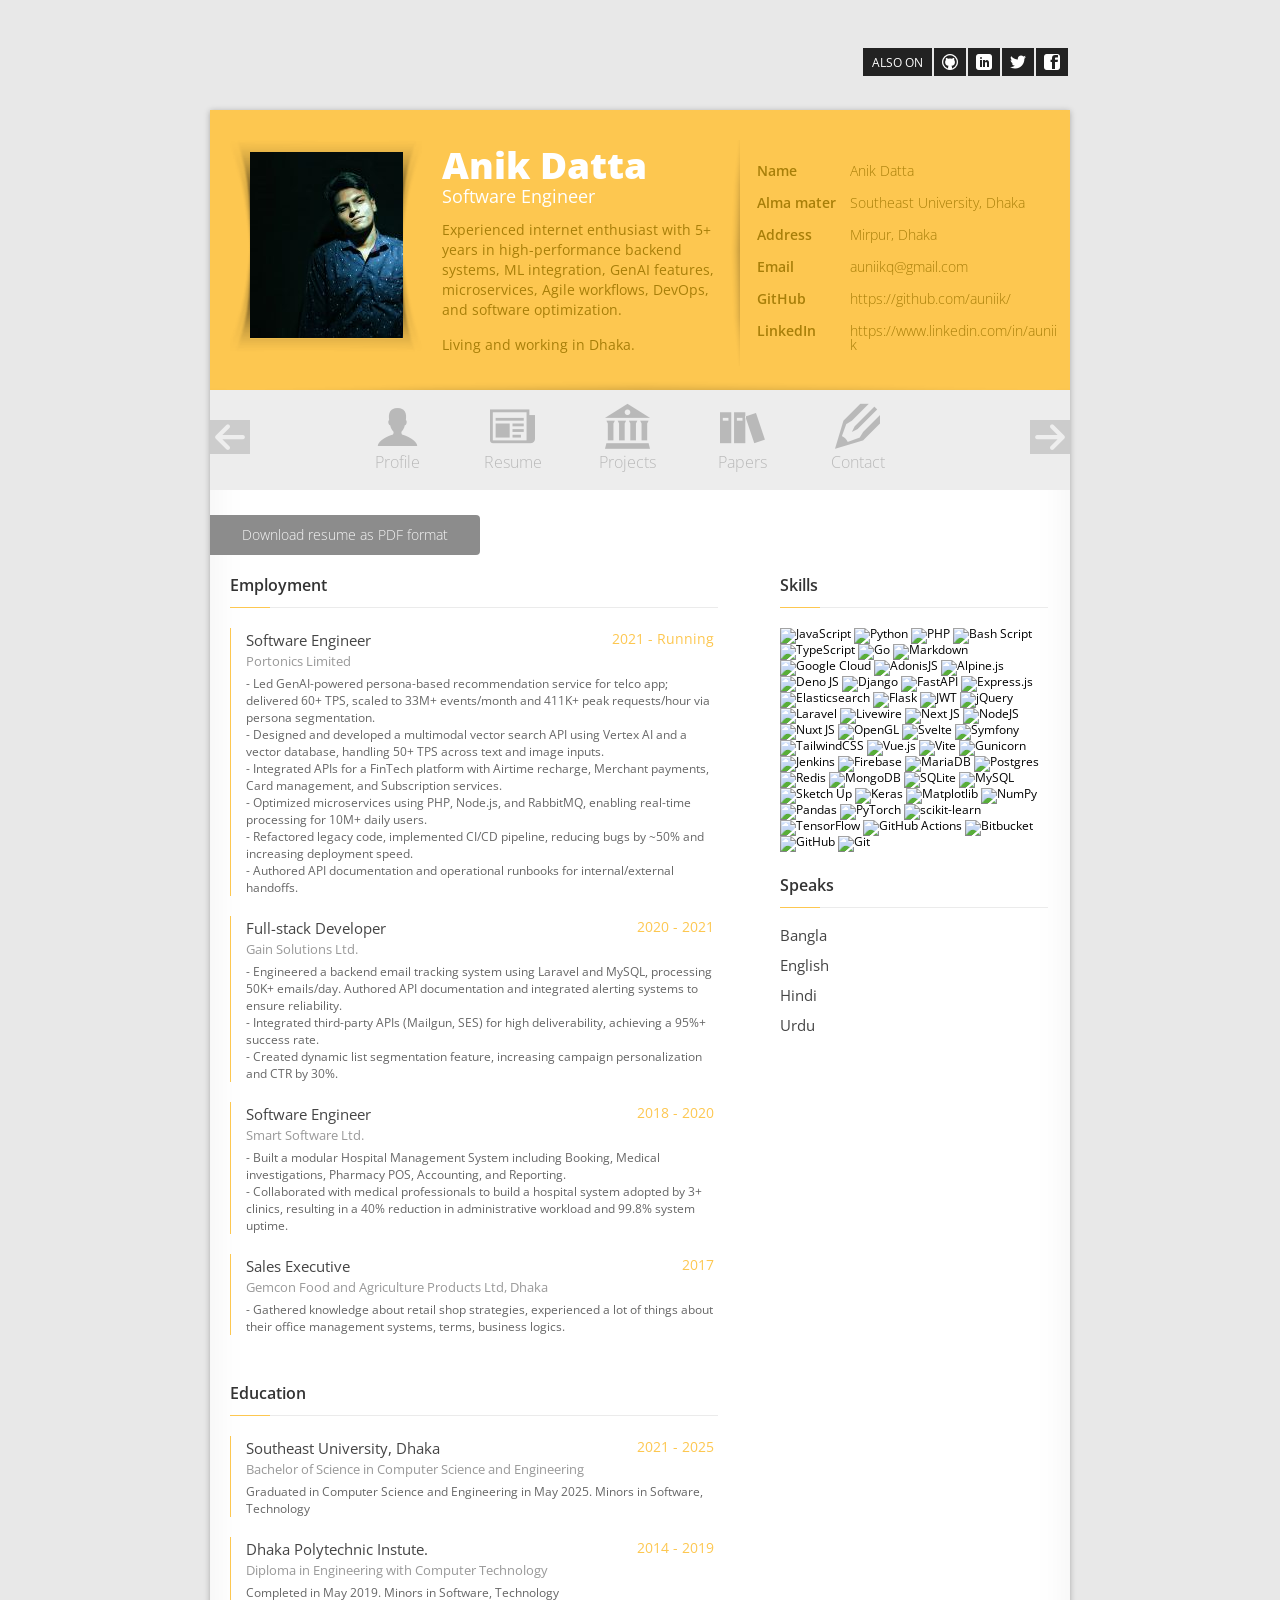
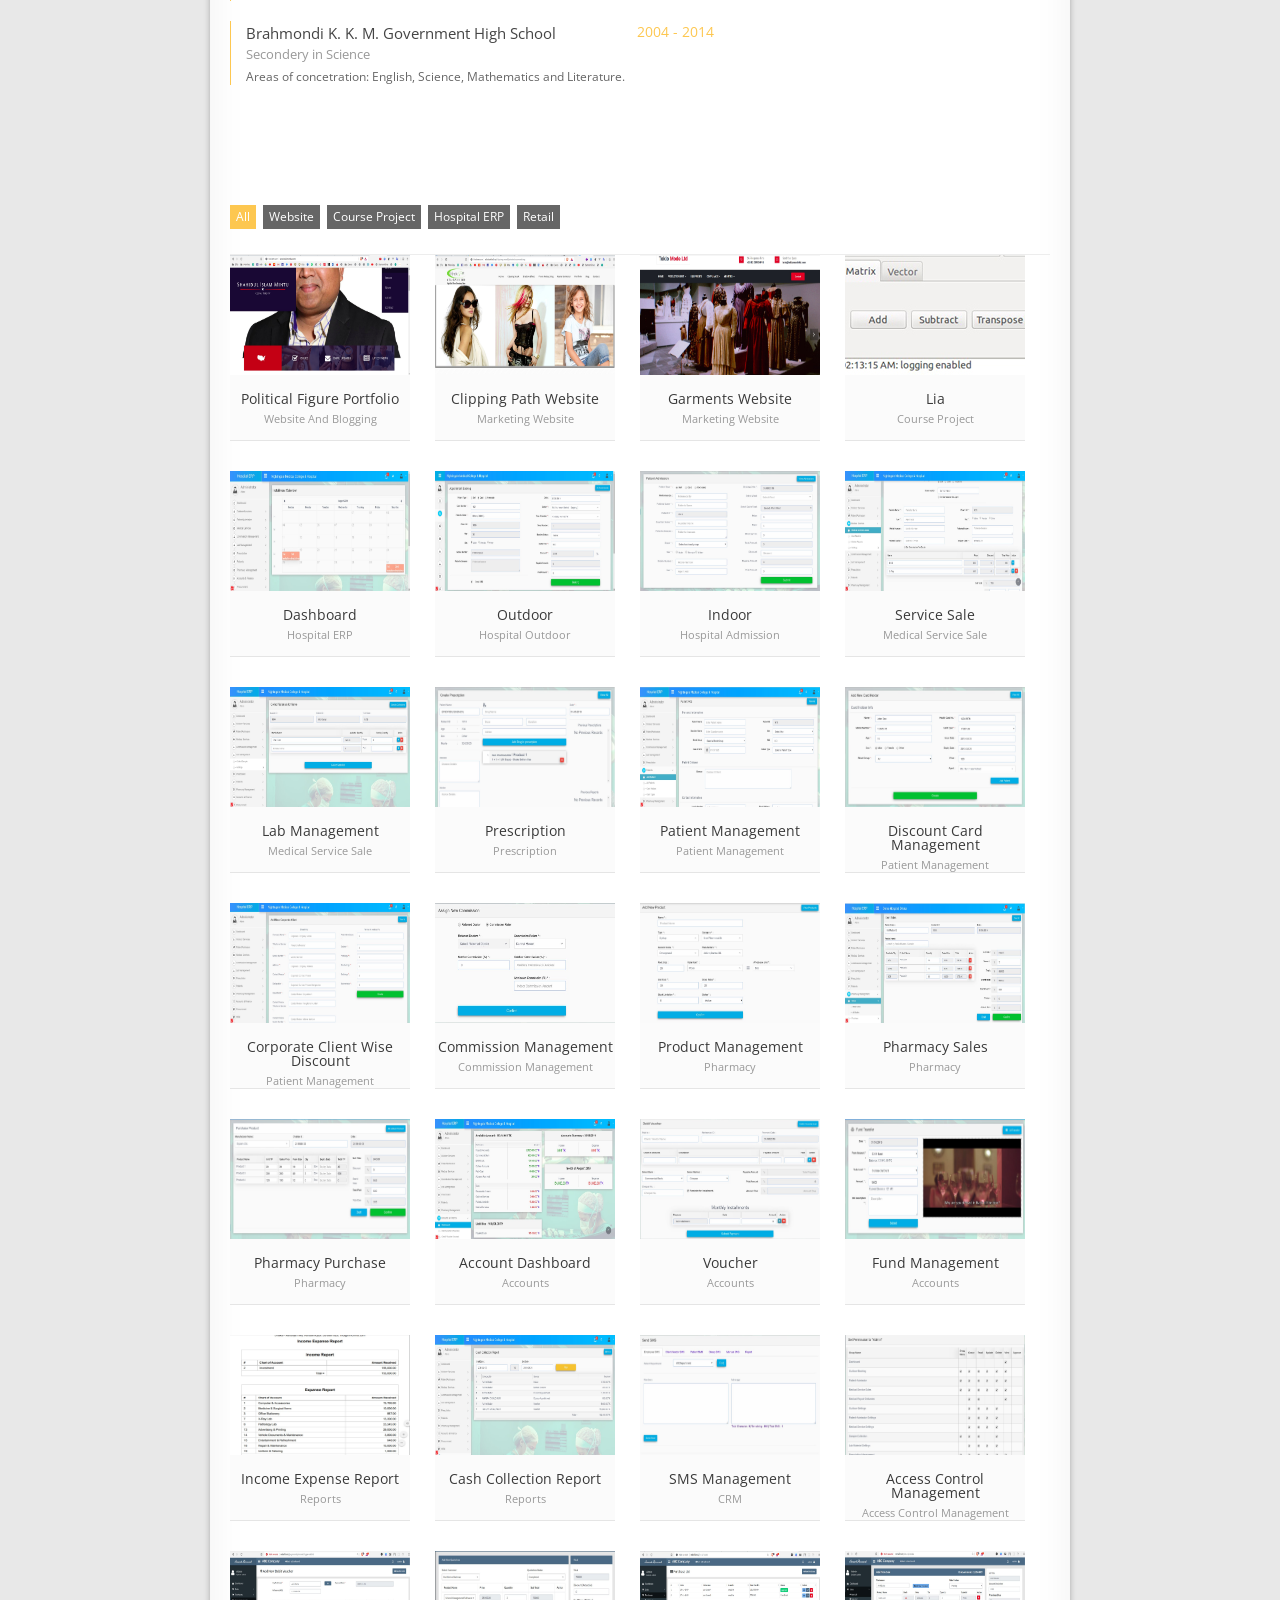
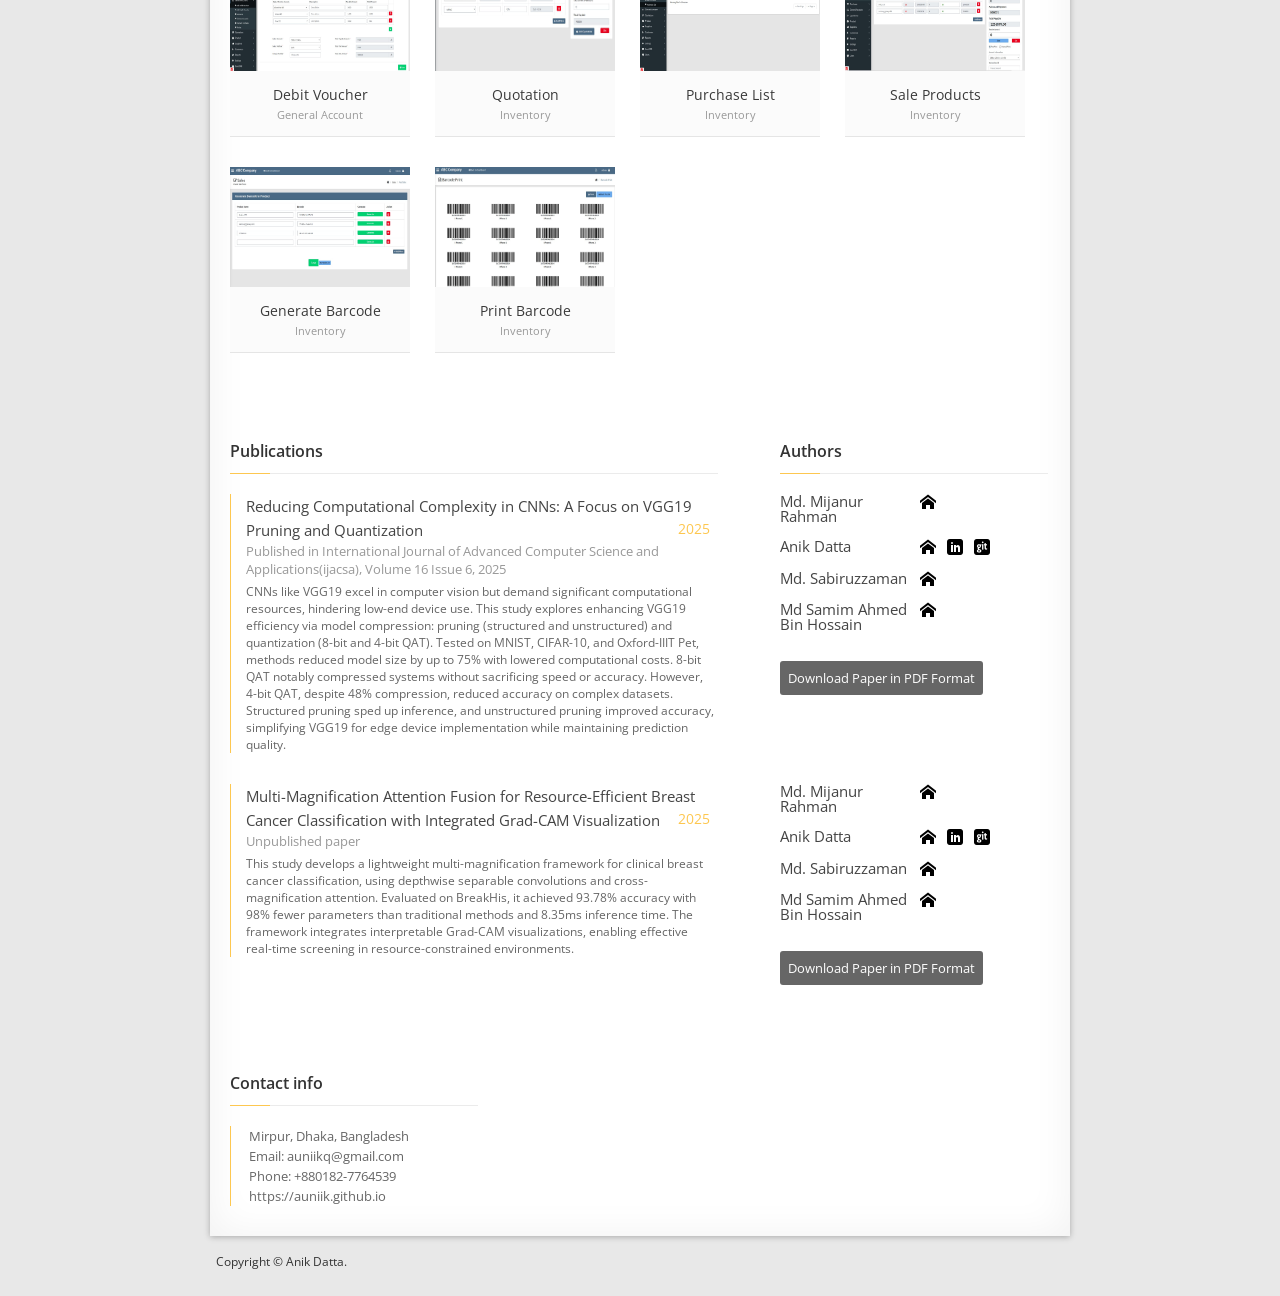
==== commit a0b4bc25: "Removed map" ====
--- a/index.html
+++ b/index.html
@@ -531,7 +531,7 @@
                  
                 <!-- Contact -->
                 <section id="contact">
-                	<div id="map"></div>
+                	<!-- <div id="map"></div> -->
                     <!-- Contact Info -->
                     <div class="contact-info">
                         <h3 class="main-heading"><span>Contact info</span></h3>
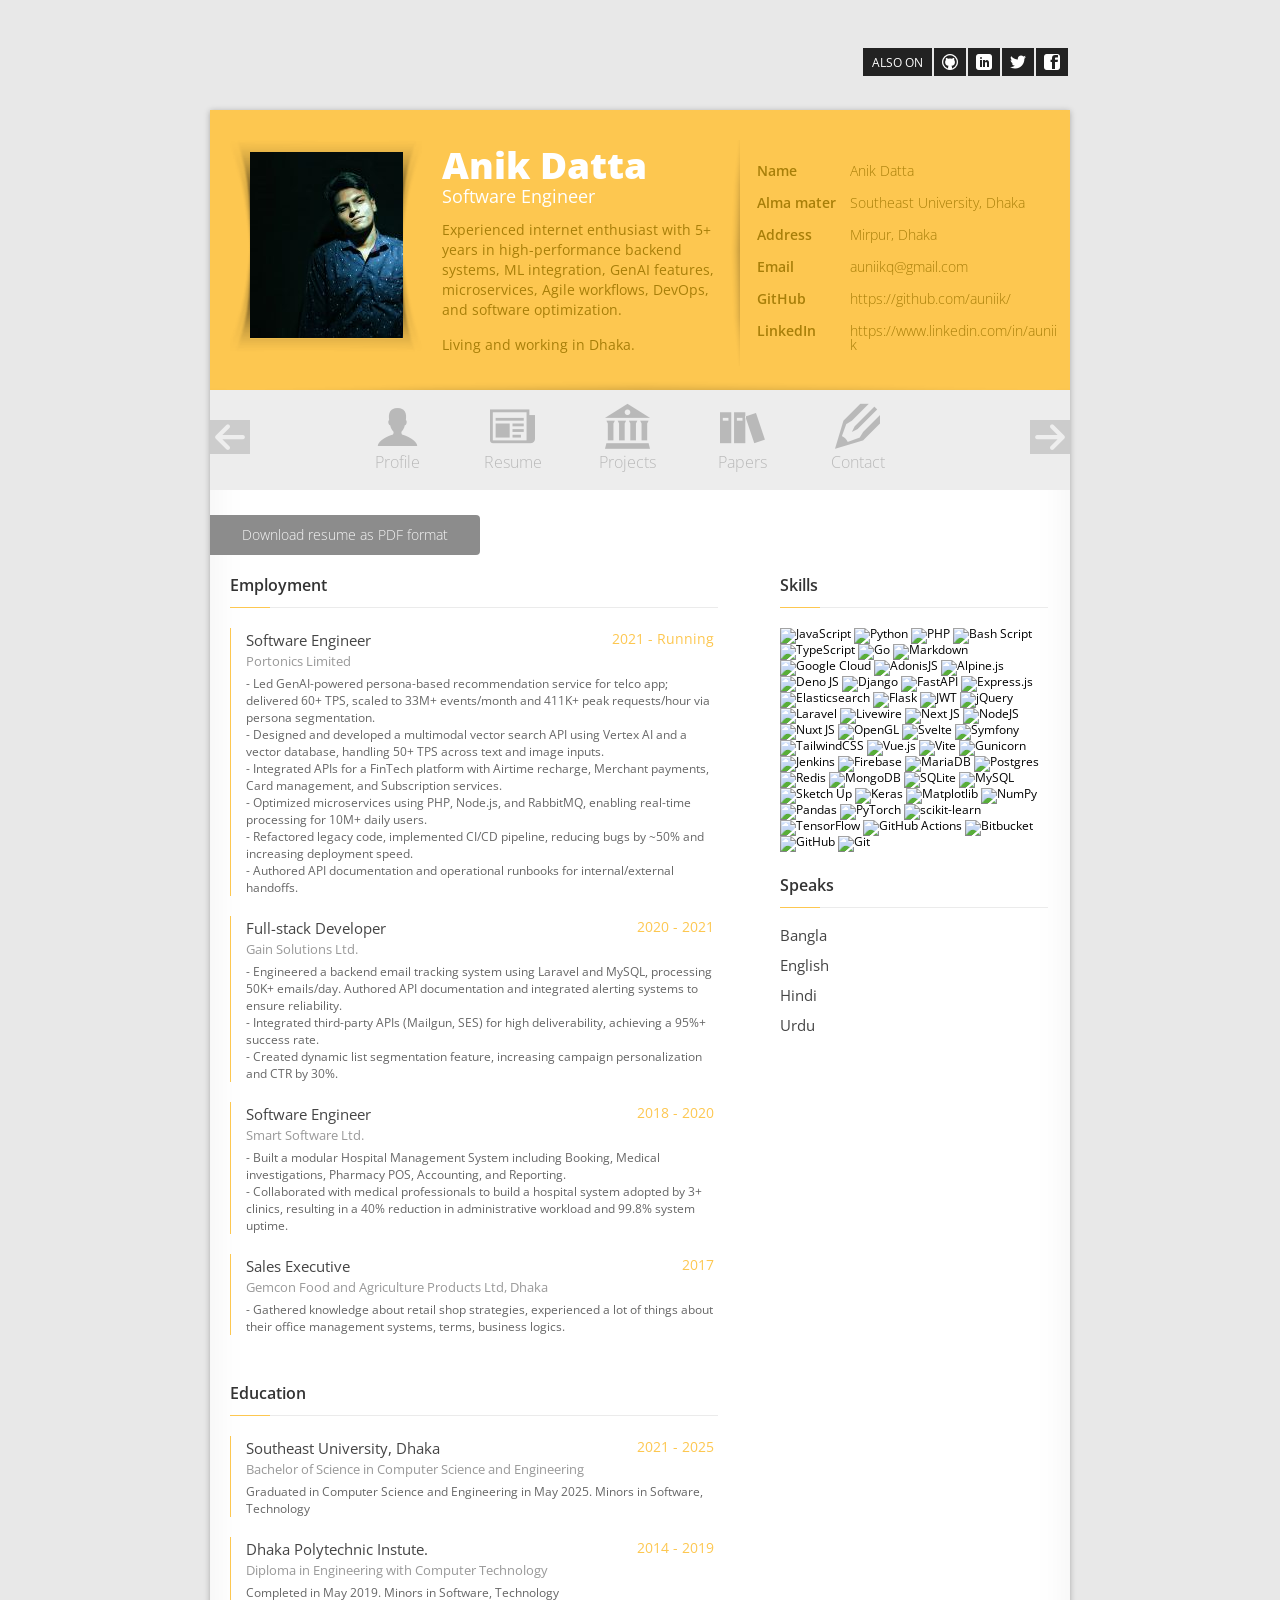
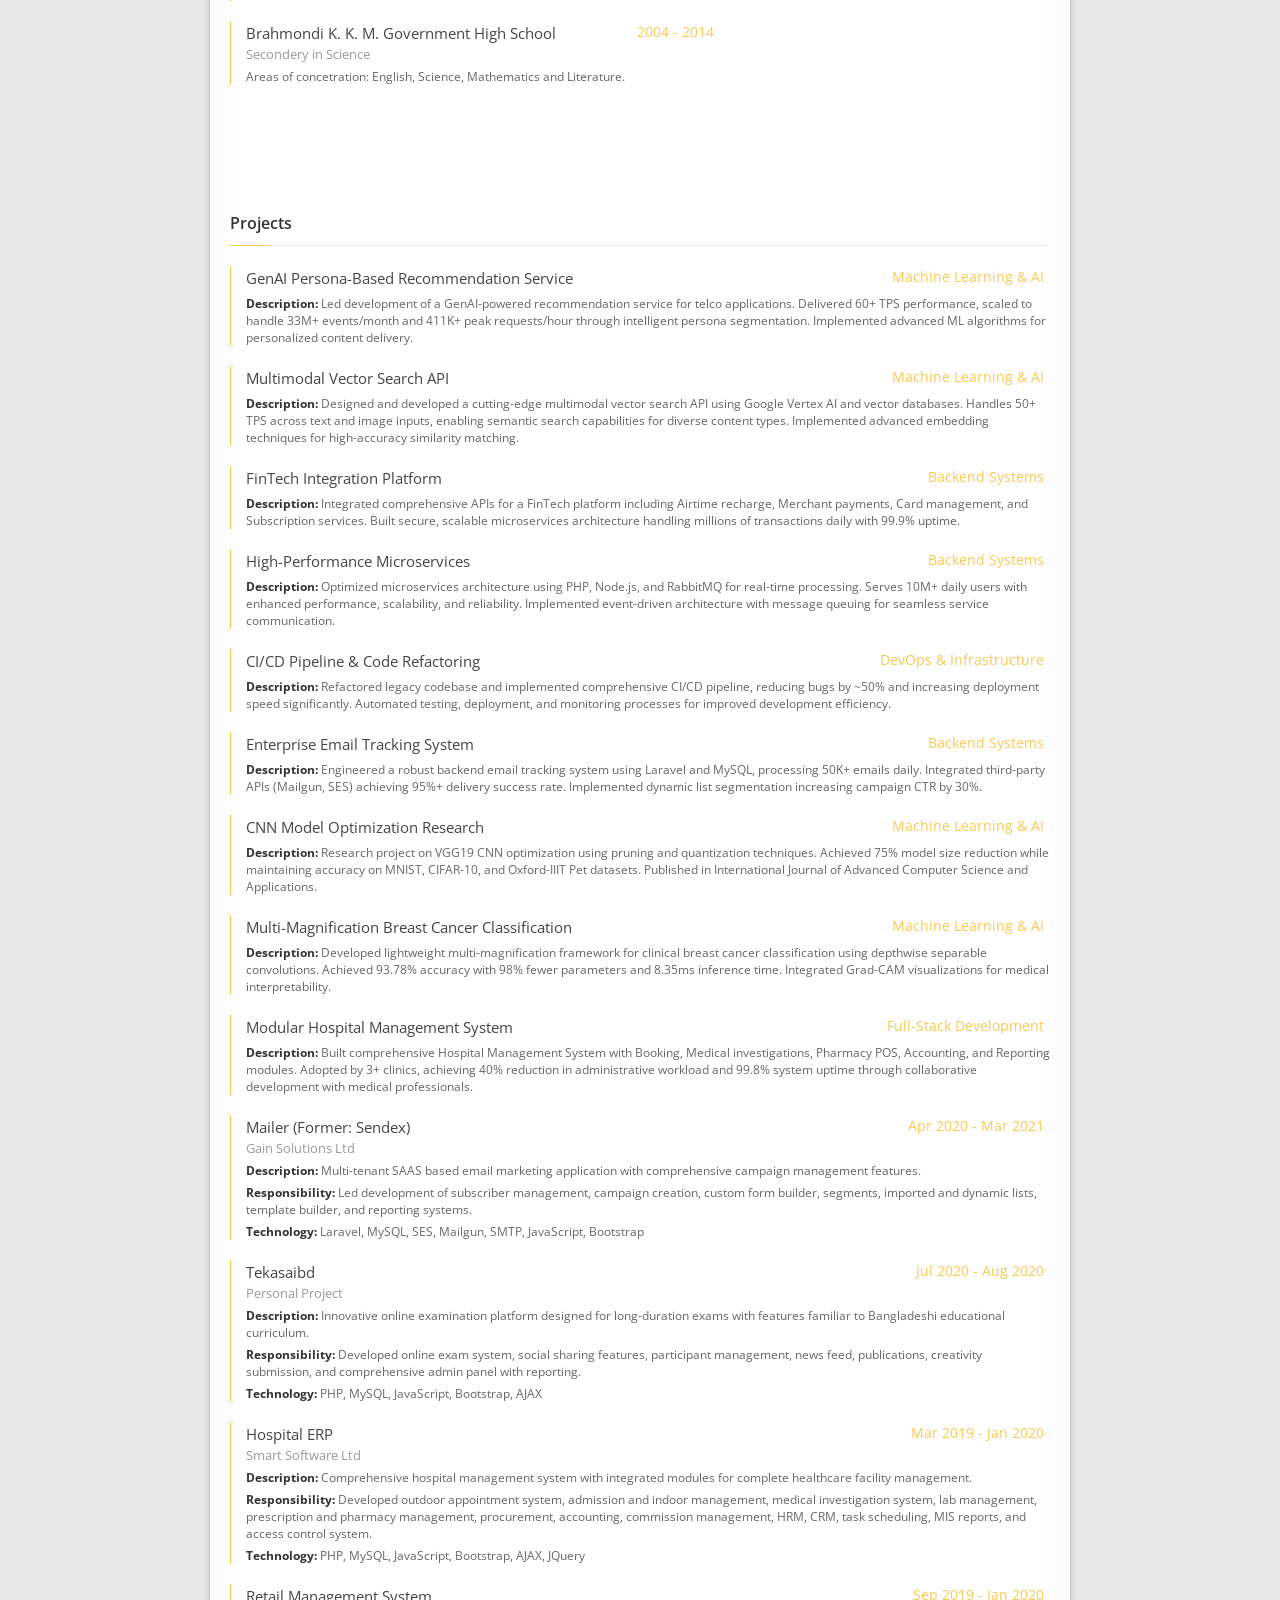
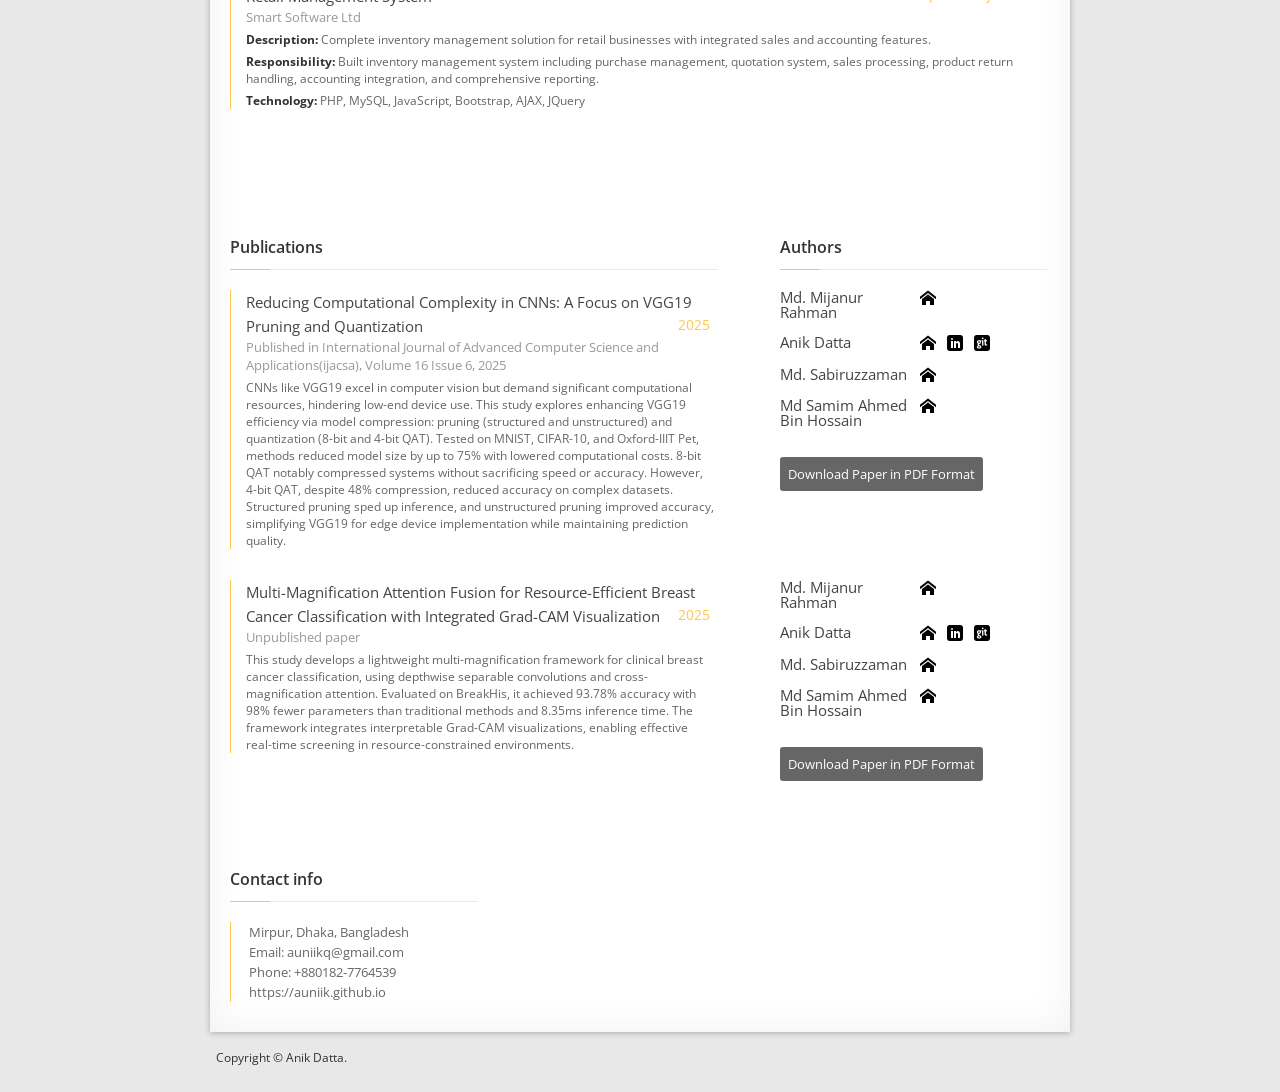
==== commit 3dc037c8: "Projects updated" ====
--- a/index.html
+++ b/index.html
@@ -186,344 +186,19 @@
                                         
                 <!-- Projects -->
                 <section id="projects">
-                     <ul class="cats-filter" id="projects-filter">
-                        <li><a href="" class="current transition" data-filter="*">All</a></li>
-                        <li><a href="" class="transition" data-filter=".website">Website</a></li>
-                        <li><a href="" class="transition" data-filter=".coursep">Course Project</a></li>
-                        <li><a href="" class="transition" data-filter=".hospitalerp">Hospital ERP</a></li>
-                        <li><a href="" class="transition" data-filter=".retail">Retail</a></li>
-                        
-                    </ul>
-
-                    <ul id="projects-list">
-                        <!-- <li class="website pennapps">
-                            <a href="projects/web/shahidulislammintu.jpg" rel="projects" title="Political Figure Portfolio" class="folio">
-                                <img src="projects/web/shahidulislammintu.jpg" />
-                                <h2 class="title">Political Figure Portfolio</h2>
-                                <span class="categorie">Website And Blogging</span>
-                            </a>
-                            <div class="description">
-                                <p>Visit Site: <a href="http://shahidulmintu.com/" target="_blank">http://shahidulmintu.com/</a></p>
-                                <h5>© 2018 Anik Datta</h5>
-                            </div>
-                        </li>
-                        <li class="website">
-                            <a href="projects/web/clickartbdca.jpg" rel="projects" title="Clipping Path Website" class="folio">
-                                <img src="projects/web/clickartbdca.jpg" />
-                                <h2 class="title">Clipping Path Portfolio</h2>
-                                <span class="categorie">Marketing Website</span>
-                            </a>
-                            <div class="description">
-                             <p>Visit Site: <a href="http://clickartbd.ca/" target="_blank">http://clickartbd.ca/</a></p>
-                             <h5>© 2018 Anik Datta</h5>
-                            </div>
-                        </li> -->
-                        <li class="website">
-                            <a href="projects/web/tokiomodeltd.jpg" rel="projects" title="Garments Website" class="folio">
-                                <img src="projects/web/tokiomodeltd.jpg" />
-                                <h2 class="title">Garments Portfolio</h2>
-                                <span class="categorie">Marketing Website</span>
-                            </a>
-                            <div class="description">
-                             <p>Visit Site: <a href="http://tokiomodeltd.com/" target="_blank">http://tokiomodeltd.com/</a></p>
-                             <h5>© 2019 Anik Datta</h5>
-                            </div>
-                        </li>
-                        
-                        <!-- Lia | December 2012 -->
-                        <!-- <li class="coursep">
-                            <a href="projects/Lia/lia.jpg" rel="projects" title="Lia" class="folio">
-                            <img src="projects/Lia/thumb.jpg" />
-                            <h2 class="title">Lia</h2>
-                            <span class="categorie">Course Project</span>
-                            </a>
-                            <div class="description"><h5>© 2014 </h5>
-                            <p>Lia is a linear algebra library and calculator written in Haskell. Supports both vector and matrix calculations.</p>
-                            </div>
-                        </li> -->
- 
-                        <!-- Dashboard | Hospital ERP  | December 2012 -->
-                        <li class="hospitalerp">
-                            <a href="projects/hospitalerp/dashboard.jpg" rel="projects" title="Dashboard" class="folio">
-                            <img src="projects/hospitalerp/dashboard.jpg" />
-                            <h2 class="title">Dashboard</h2>
-                            <span class="categorie">Hospital ERP</span>
-                            </a>
-                            <div class="description"><h5>© 2019 Anik Datta</h5>
-                            </div>
-                        </li>
- 
-                        <!-- Outdoor | Hospital ERP  | December 2012 -->
-                        <li class="hospitalerp">
-                            <a href="projects/hospitalerp/outdoor.jpg" rel="projects" title="Outdoor" class="folio">
-                            <img src="projects/hospitalerp/outdoor.jpg" />
-                            <h2 class="title">Outdoor</h2>
-                            <span class="categorie">Hospital Outdoor</span>
-                            </a>
-                            <div class="description"><h5>© 2019 Anik Datta</h5>
-                            </div>
-                        </li>
- 
-                        <!-- Indoor | Hospital ERP  | December 2012 -->
-                        <li class="hospitalerp">
-                            <a href="projects/hospitalerp/indoor.jpg" rel="projects" title="Indoor" class="folio">
-                            <img src="projects/hospitalerp/indoor.jpg" />
-                            <h2 class="title">Indoor</h2>
-                            <span class="categorie">Hospital Admission</span>
-                            </a>
-                            <div class="description"><h5>© 2019 Anik Datta</h5>
-                            </div>
-                        </li>
-                        <!-- Medical Service Sale | Hospital ERP  | December 2012 -->
-                        <li class="hospitalerp">
-                            <a href="projects/hospitalerp/servicesale.jpg" rel="projects" title="Service Sale" class="folio">
-                            <img src="projects/hospitalerp/servicesale.jpg" />
-                            <h2 class="title">Service Sale</h2>
-                            <span class="categorie">Medical Service Sale</span>
-                            </a>
-                            <div class="description"><h5>© 2019 Anik Datta</h5>
-                            </div>
-                        </li>
-                        <li class="hospitalerp">
-                            <a href="projects/hospitalerp/labmanagement.jpg" rel="projects" title="Lab Management" class="folio">
-                            <img src="projects/hospitalerp/labmanagement.jpg" />
-                            <h2 class="title">Lab Management</h2>
-                            <span class="categorie">Medical Service Sale</span>
-                            </a>
-                            <div class="description"><h5>© 2019 Anik Datta</h5>
-                            </div>
-                        </li>
-                        
-                        <!-- Prescription | Hospital ERP  | December 2012 -->
-                        <li class="hospitalerp">
-                            <a href="projects/hospitalerp/prescription.jpg" rel="projects" title="Prescription" class="folio">
-                            <img src="projects/hospitalerp/prescription.jpg" />
-                            <h2 class="title">Prescription</h2>
-                            <span class="categorie">Prescription</span>
-                            </a>
-                            <div class="description"><h5>© 2019 Anik Datta</h5>
-                            </div>
-                        </li>
-                        <!-- Patient Management | Hospital ERP  | December 2012 -->
-                        <li class="hospitalerp">
-                            <a href="projects/hospitalerp/patientmanagement.jpg" rel="projects" title="Patient Management" class="folio">
-                            <img src="projects/hospitalerp/patientmanagement.jpg" />
-                            <h2 class="title">Patient Management</h2>
-                            <span class="categorie">Patient Management</span>
-                            </a>
-                            <div class="description"><h5>© 2019 Anik Datta</h5>
-                            </div>
-                        </li>
-                        <!-- Discount Through Card | Hospital ERP  | December 2012 -->
-                        <li class="hospitalerp">
-                            <a href="projects/hospitalerp/discountthroughcard.jpg" rel="projects" title="Discount Card Management" class="folio">
-                            <img src="projects/hospitalerp/discountthroughcard.jpg" />
-                            <h2 class="title">Discount Card Management</h2>
-                            <span class="categorie">Patient Management</span>
-                            </a>
-                            <div class="description"><h5>© 2019 Anik Datta</h5>
-                            </div>
-                        </li>
-                        <!-- Discount Through Corporate Client | Hospital ERP  | December 2012 -->
-                        <li class="hospitalerp">
-                            <a href="projects/hospitalerp/corporateclientwised_Yl3ck.jpg" rel="projects" title="Corporate Client Wise Discount" class="folio">
-                            <img src="projects/hospitalerp/corporateclientwised_Yl3ck.jpg" />
-                            <h2 class="title">Corporate Client Wise Discount</h2>
-                            <span class="categorie">Patient Management</span>
-                            </a>
-                            <div class="description"><h5>© 2019 Anik Datta</h5>
-                            </div>
-                        </li>
-                        <!-- Commission Management | Hospital ERP  | December 2012 -->
-                        <li class="hospitalerp">
-                            <a href="projects/hospitalerp/comissionassign.jpg" rel="projects" title="Commission Management" class="folio">
-                            <img src="projects/hospitalerp/comissionassign.jpg" />
-                            <h2 class="title">Commission Management</h2>
-                            <span class="categorie">Commission Management</span>
-                            </a>
-                            <div class="description"><h5>© 2019 Anik Datta</h5>
-                            </div>
-                        </li>
- 
-                        <!-- Product Management | Hospital ERP  | December 2012 -->
-                        <li class="hospitalerp">
-                            <a href="projects/hospitalerp/productmanagement.jpg" rel="projects" title="Product Management" class="folio">
-                            <img src="projects/hospitalerp/productmanagement.jpg" />
-                            <h2 class="title">Product Management</h2>
-                            <span class="categorie">Pharmacy</span>
-                            </a>
-                            <div class="description"><h5>© 2019 Anik Datta</h5>
-                            </div>
-                        </li>
- 
-                        <!-- Pharmacy Sales | Hospital ERP  | December 2012 -->
-                        <li class="hospitalerp">
-                            <a href="projects/hospitalerp/pharmacysales.jpg" rel="projects" title="Pharmacy Sales" class="folio">
-                            <img src="projects/hospitalerp/pharmacysales.jpg" />
-                            <h2 class="title">Pharmacy Sales</h2>
-                            <span class="categorie">Pharmacy</span>
-                            </a>
-                            <div class="description"><h5>© 2019 Anik Datta</h5>
-                            </div>
-                        </li>
- 
-                        <!-- Pharmacy Purchase | Hospital ERP  | December 2012 -->
-                        <li class="hospitalerp">
-                            <a href="projects/hospitalerp/pharmacypurchase.jpg" rel="projects" title="Pharmacy Purchase" class="folio">
-                            <img src="projects/hospitalerp/pharmacypurchase.jpg" />
-                            <h2 class="title">Pharmacy Purchase</h2>
-                            <span class="categorie">Pharmacy</span>
-                            </a>
-                            <div class="description"><h5>© 2019 Anik Datta</h5>
-                            </div>
-                        </li>
- 
-                        <!-- Account Dashboard | Hospital ERP  | December 2012 -->
-                        <li class="hospitalerp">
-                            <a href="projects/hospitalerp/accountdashboard.jpg" rel="projects" title="Account Dashboard" class="folio">
-                            <img src="projects/hospitalerp/accountdashboard.jpg" />
-                            <h2 class="title">Account Dashboard</h2>
-                            <span class="categorie">Accounts</span>
-                            </a>
-                            <div class="description"><h5>© 2019 Anik Datta</h5>
-                            </div>
-                        </li>
-                        <!-- Vouchers | Hospital ERP  | December 2012 -->
-                        <li class="hospitalerp">
-                            <a href="projects/hospitalerp/voucher.jpg" rel="projects" title="Voucher" class="folio">
-                            <img src="projects/hospitalerp/voucher.jpg" />
-                            <h2 class="title">Voucher</h2>
-                            <span class="categorie">Accounts</span>
-                            </a>
-                            <div class="description"><h5>© 2019 Anik Datta</h5>
-                            </div>
-                        </li>
-                        <!-- Fund Management | Hospital ERP  | December 2012 -->
-                        <li class="hospitalerp">
-                            <a href="projects/hospitalerp/fundmanagement.jpg" rel="projects" title="Fund Management" class="folio">
-                            <img src="projects/hospitalerp/fundmanagement.jpg" />
-                            <h2 class="title">Fund Management</h2>
-                            <span class="categorie">Accounts</span>
-                            </a>
-                            <div class="description"><h5>© 2019 Anik Datta</h5>
-                            </div>
-                        </li>
-                        <!-- Income Expense Report | Hospital ERP  | December 2012 -->
-                        <li class="hospitalerp">
-                            <a href="projects/hospitalerp/incomeexpensereport.jpg" rel="projects" title="Income Expense Report" class="folio">
-                            <img src="projects/hospitalerp/incomeexpensereport.jpg" />
-                            <h2 class="title">Income Expense Report</h2>
-                            <span class="categorie">Reports</span>
-                            </a>
-                            <div class="description"><h5>© 2019 Anik Datta</h5>
-                            </div>
-                        </li>
-                        <!-- Cash Collection Report | Hospital ERP  | December 2012 -->
-                        <li class="hospitalerp">
-                            <a href="projects/hospitalerp/cashcollectionreport.jpg" rel="projects" title="Cash Collection Report" class="folio">
-                            <img src="projects/hospitalerp/cashcollectionreport.jpg" />
-                            <h2 class="title">Cash Collection Report</h2>
-                            <span class="categorie">Reports</span>
-                            </a>
-                            <div class="description"><h5>© 2019 Anik Datta</h5>
-                            </div>
-                        </li>
-                        <!-- SMS Management | Hospital ERP  | December 2012 -->
-                        <li class="hospitalerp">
-                            <a href="projects/hospitalerp/smsmanagement.jpg" rel="projects" title="SMS Management" class="folio">
-                            <img src="projects/hospitalerp/smsmanagement.jpg" />
-                            <h2 class="title">SMS Management</h2>
-                            <span class="categorie">CRM</span>
-                            </a>
-                            <div class="description"><h5>© 2019 Anik Datta</h5>
-                            </div>
-                        </li>
-                        <!-- ACL Management | Hospital ERP  | December 2012 -->
-                        <li class="hospitalerp">
-                            <a href="projects/hospitalerp/acl.jpg" rel="projects" title="Access Control Management" class="folio">
-                            <img src="projects/hospitalerp/acl.jpg" />
-                            <h2 class="title">Access Control Management</h2>
-                            <span class="categorie">Access Control Management</span>
-                            </a>
-                            <div class="description"><h5>© 2019 Anik Datta</h5>
-                            </div>
-                        </li>
- 
-                         <!-- Retail -->
-                         <li class="retail">
-                            <a href="projects/retail/voucher.jpg" rel="projects" title="Debit Voucher" class="folio">
-                            <img src="projects/retail/voucher.jpg" />
-                            <h2 class="title">Debit Voucher</h2>
-                            <span class="categorie">General Account</span>
-                            </a>
-                            <div class="description"><h5>© 2019 Anik Datta</h5>
-                            </div>
-                        </li>
- 
-                        <li class="retail">
-                            <a href="projects/retail/quotation.jpg" rel="projects" title="Quotation" class="folio">
-                            <img src="projects/retail/quotation.jpg" />
-                            <h2 class="title">Sale via Quotation</h2>
-                            <span class="categorie">Inventory</span>
-                            </a>
-                            <div class="description"><h5>© 2019 Anik Datta</h5>
-                            </div>
-                        </li>
- 
-                        <li class="retail">
-                            <a href="projects/retail/purchase.jpg" rel="projects" title="Purchase List" class="folio">
-                            <img src="projects/retail/purchase.jpg" />
-                            <h2 class="title">Purchase List</h2>
-                            <span class="categorie">Inventory</span>
-                            </a>
-                            <div class="description"><h5>© 2019 Anik Datta</h5>
-                            </div>
-                        </li>
- 
-                        <li class="retail">
-                            <a href="projects/retail/sales.jpg" rel="projects" title="Sale Products" class="folio">
-                            <img src="projects/retail/sales.jpg" />
-                            <h2 class="title">Sale Products</h2>
-                            <span class="categorie">Inventory</span>
-                            </a>
-                            <div class="description"><h5>© 2019 Anik Datta</h5>
-                            </div>
-                        </li>
- 
-                        
-                        <li class="retail">
-                            <a href="projects/retail/generatebarcode.jpg" rel="projects" title="Generate Barcode" class="folio">
-                            <img src="projects/retail/generatebarcode.jpg" />
-                            <h2 class="title">Generate Barcode</h2>
-                            <span class="categorie">Inventory</span>
-                            </a>
-                            <div class="description"><h5>© 2019 Anik Datta</h5>
-                            </div>
-                        </li>
- 
-                        <li class="retail">
-                            <a href="projects/retail/barcodeprint.jpg" rel="projects" title="Print Barcode" class="folio">
-                            <img src="projects/retail/barcodeprint.jpg" />
-                            <h2 class="title">Generate Barcode</h2>
-                            <span class="categorie">Inventory</span>
-                            </a>
-                            <div class="description"><h5>© 2019 Anik Datta</h5>
-                            </div>
-                        </li>                    
-                    </ul>
-                </section>
-                <!-- /Projects -->  
-                
-    
-
+                    <div class="listings-section">
+                        <h3 class="main-heading">Projects</h3>
+                        <ul class="timeline" id="projects-timeline">
+                        </ul>
+                    </div>
+                </section>
+                <!-- /Projects -->
                 <!-- Papers -->
                 <section id="papers">
                 	 <div class="listings-section">
                         <div class="left-heading"><h3 class="main-heading">Publications</h3></div>
                         <div class="right-heading"><h3 class="main-heading">Authors</h3></div>
                         <ul class="timeline">
-                        
-                            
                         </ul>        
                     </div>
                 </section>
--- a/css/style.css
+++ b/css/style.css
@@ -480,7 +480,8 @@
 
 #projects
 {
-	padding: 20px 20px 20px 20px;
+	overflow: hidden;
+	padding: 40px 20px;
 }
 #projects-list
 {
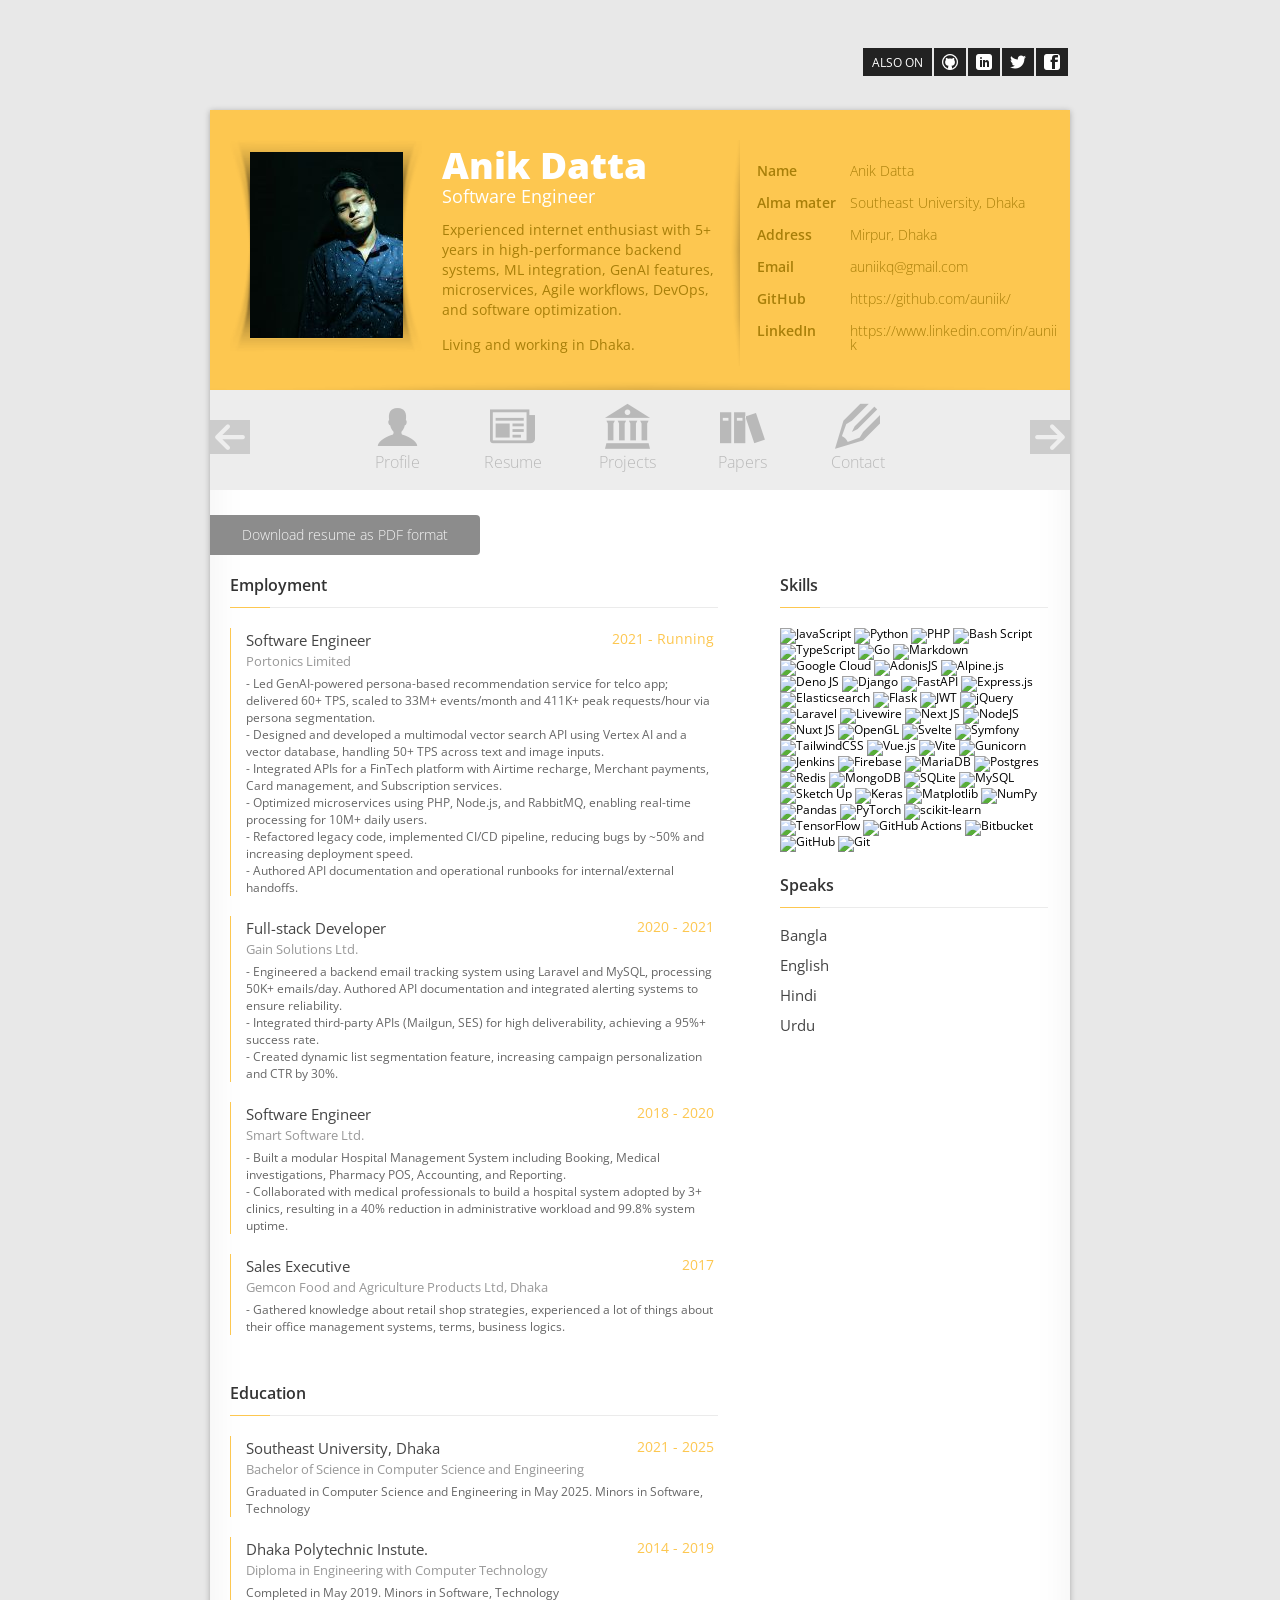
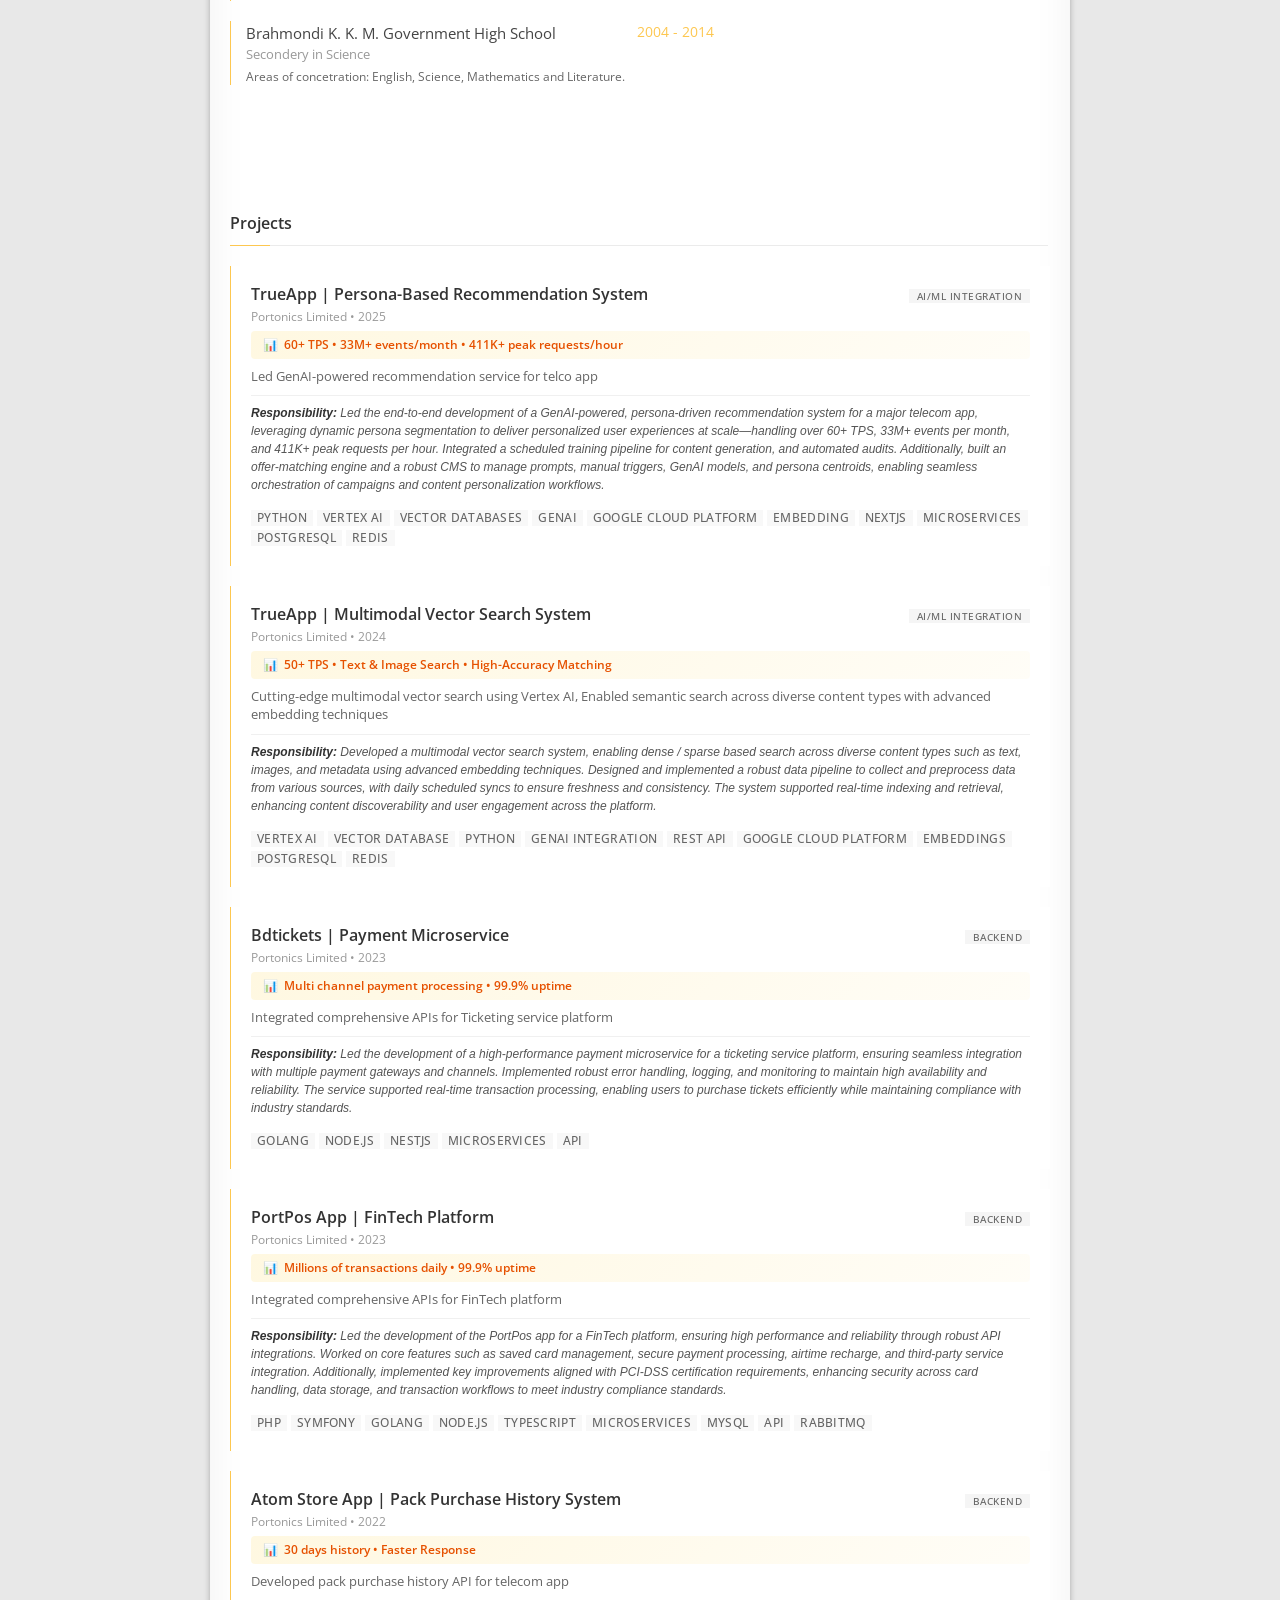
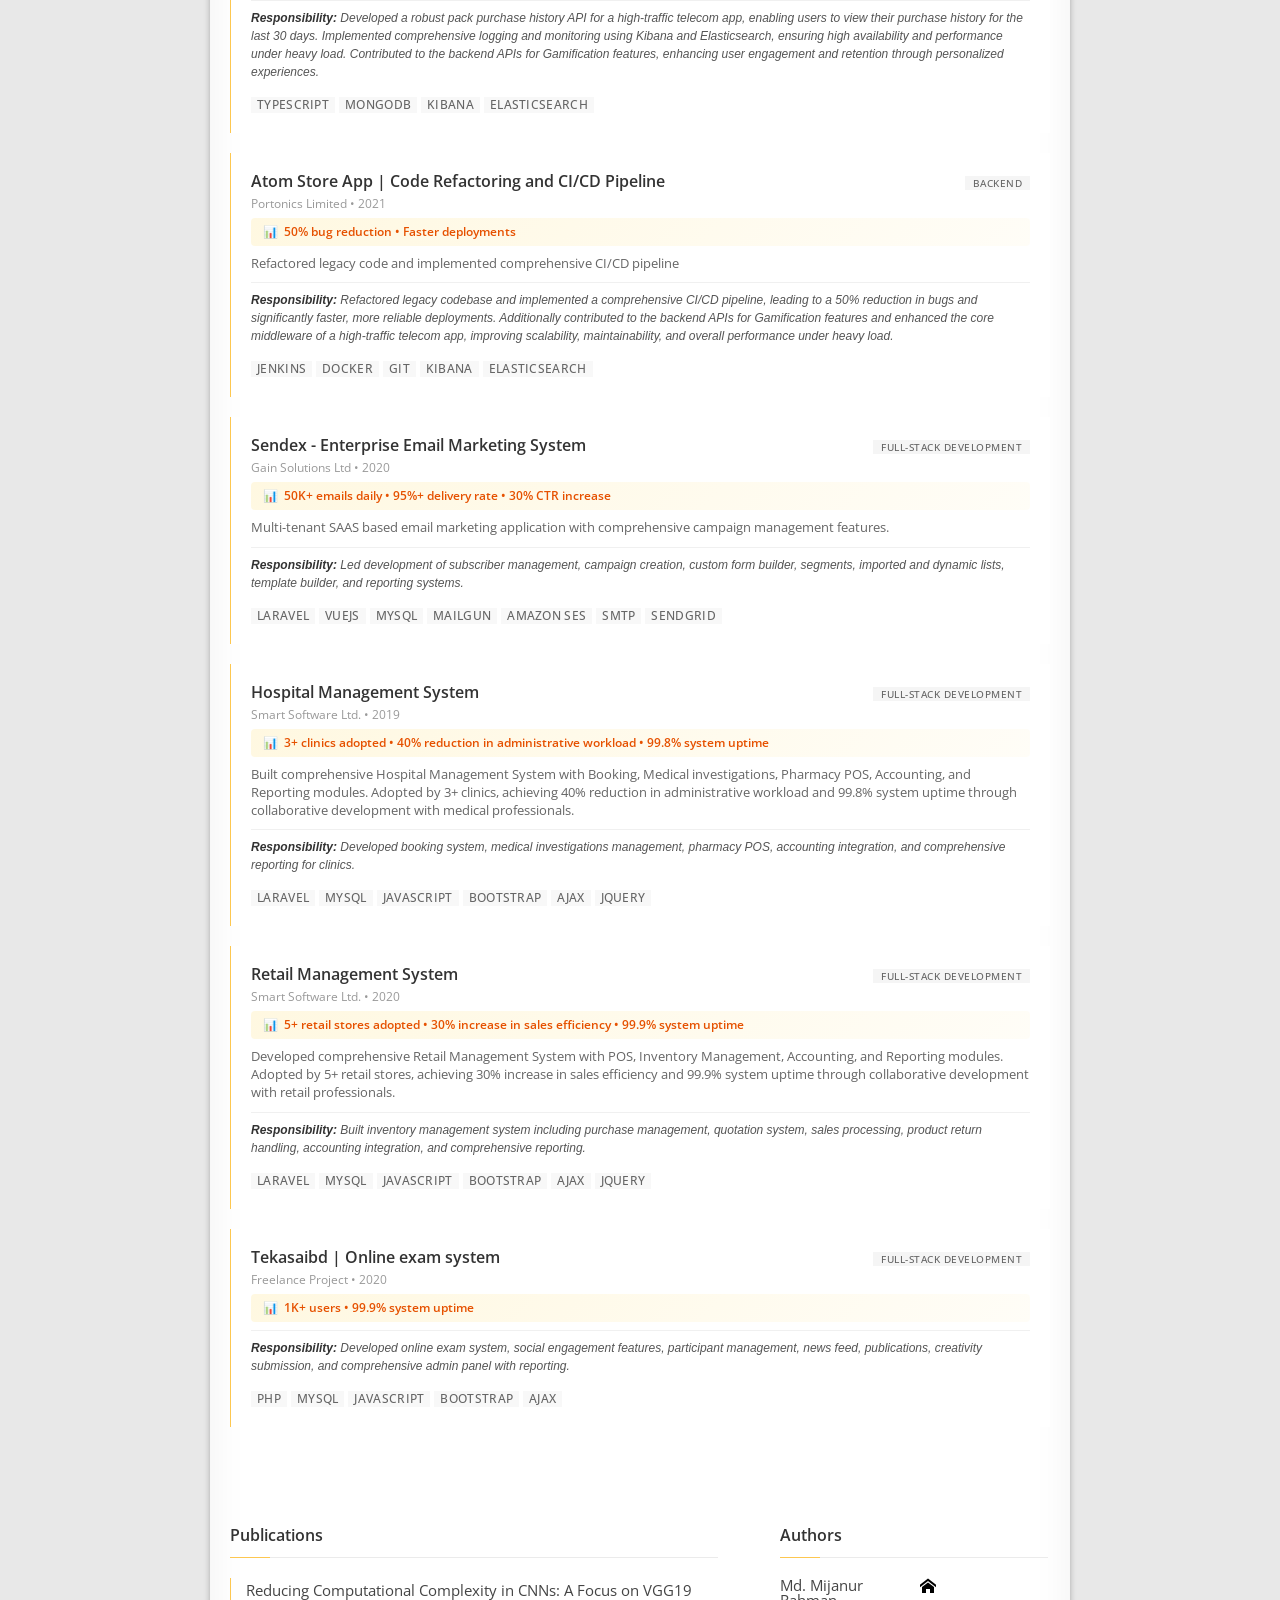
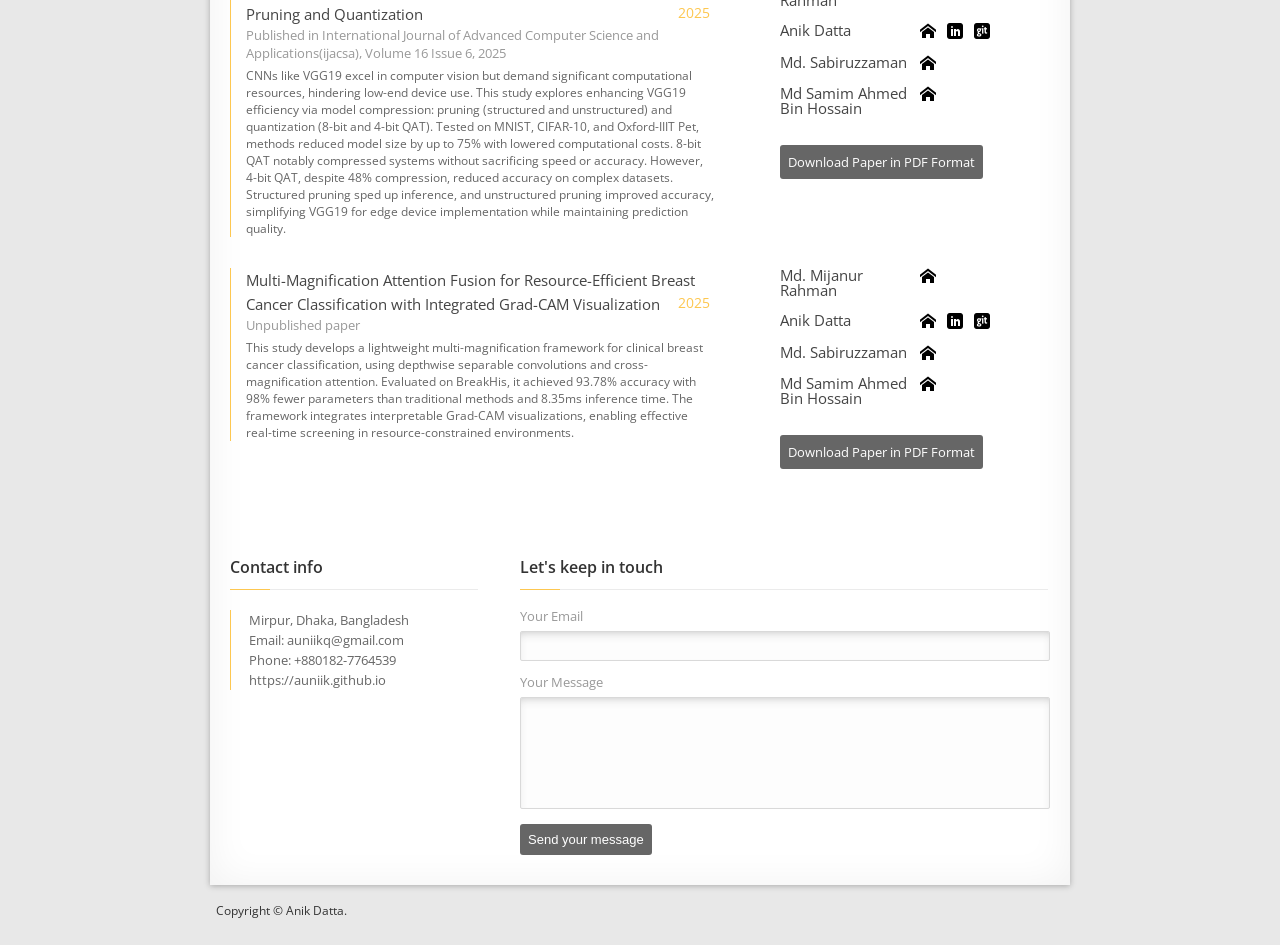
==== commit 998cccd7: "Projects updated and minor fixes added" ====
--- a/index.html
+++ b/index.html
@@ -186,11 +186,9 @@
                                         
                 <!-- Projects -->
                 <section id="projects">
-                    <div class="listings-section">
-                        <h3 class="main-heading">Projects</h3>
-                        <ul class="timeline" id="projects-timeline">
-                        </ul>
-                    </div>
+                    <h3 class="main-heading">Projects</h3>
+                    <ul id="projects-timeline">
+                    </ul>
                 </section>
                 <!-- /Projects -->
                 <!-- Papers -->
@@ -217,25 +215,26 @@
                     <!-- /Contact Info -->
                     
                     <!-- Contact Form -->
-                    <!-- <div class="contact-form">
+                    <div class="contact-form">
                         <h3 class="main-heading"><span>Let's keep in touch</span></h3>
                         <div id="contact-status"></div>
-                        <form action="" id="contactform">
-                            <p>
+                        <form id="contactform" action="https://formspree.io/f/xrblgpgk" method="POST">
+                            <!-- <p>
                             	<label for="name">Your Name</label>
                             	<input type="text" id="name" class="input" >
-                            </p>
+                            </p> -->
                             <p>
                             	<label for="email">Your Email</label>
-                            	<input type="text" id="email" class="input">
+                            	<input type="text" name="email" id="email" class="input">
                             </p>
                             <p>
                             	<label for="message">Your Message</label>
-                                <textarea id="message" cols="88" rows="6" class="textarea" ></textarea>
+                                <textarea id="message" name="message" cols="88" rows="6" class="textarea" ></textarea>
                             </p>
-                            <input type="submit" name="submit" value="Send your message" class="button transition">
+                            <button id="my-form-button" class="button transition">Send your message</button> <span id="my-form-status"></span>
                         </form>
-                    </div> -->
+                        
+                    </div>
                     <!-- /Contact Form -->
                 </section>
                 <!-- /contact -->  
--- a/css/style.css
+++ b/css/style.css
@@ -482,6 +482,101 @@
 {
 	overflow: hidden;
 	padding: 40px 20px;
+}
+
+/* Minimal Project Cards */
+.project-card {
+	background: #fff;
+    border-left: 1px solid #fdc750;
+    padding: 20px;
+    margin-bottom: 20px;
+    transition: all 0.2s ease;
+}
+
+.project-card:hover {
+	border-left-color: #333;
+	transform: translateX(5px);
+}
+
+.project-header {
+	display: flex;
+	justify-content: space-between;
+	align-items: baseline;
+	margin-bottom: 8px;
+}
+
+.project-title {
+	font-size: 16px;
+	font-weight: 600;
+	color: #333;
+	margin: 0;
+}
+
+.project-type {
+	background: #f5f5f5;
+	color: #666;
+	padding: 2px 8px;
+	font-size: 10px;
+	font-weight: 500;
+	text-transform: uppercase;
+	letter-spacing: 0.5px;
+}
+
+.project-company {
+	color: #999;
+	font-size: 12px;
+	margin-bottom: 6px;
+}
+
+.project-impact {
+	background: linear-gradient(135deg, #fff8e1 0%, #fffdf7 100%);
+    color: #e65100;
+    font-size: 12px;
+    font-weight: 600;
+    padding: 8px 12px;
+    margin: 8px 0;
+    border-radius: 4px;
+    display: flex;
+    align-items: center;
+}
+
+.project-impact::before {
+	content: "📊";
+	margin-right: 6px;
+}
+
+.project-responsibility {
+	color: #555;
+	font-size: 12px;
+	line-height: 1.5;
+	margin: 8px 0;
+	padding: 8px 0;
+	border-top: 1px solid #f0f0f0;
+	font-style: italic;
+}
+
+.project-hook {
+	color: #666;
+	font-size: 13px;
+	line-height: 1.4;
+	margin-bottom: 10px;
+}
+
+.tech-stack {
+	display: flex;
+	flex-wrap: wrap;
+	gap: 4px;
+	margin-top: 8px;
+}
+
+.tech-badge {
+	background: #f8f8f8;
+    color: #666;
+    padding: 2px 6px;
+    font-size: 12px;
+    font-weight: 500;
+    text-transform: uppercase;
+    letter-spacing: 0.3px;
 }
 #projects-list
 {
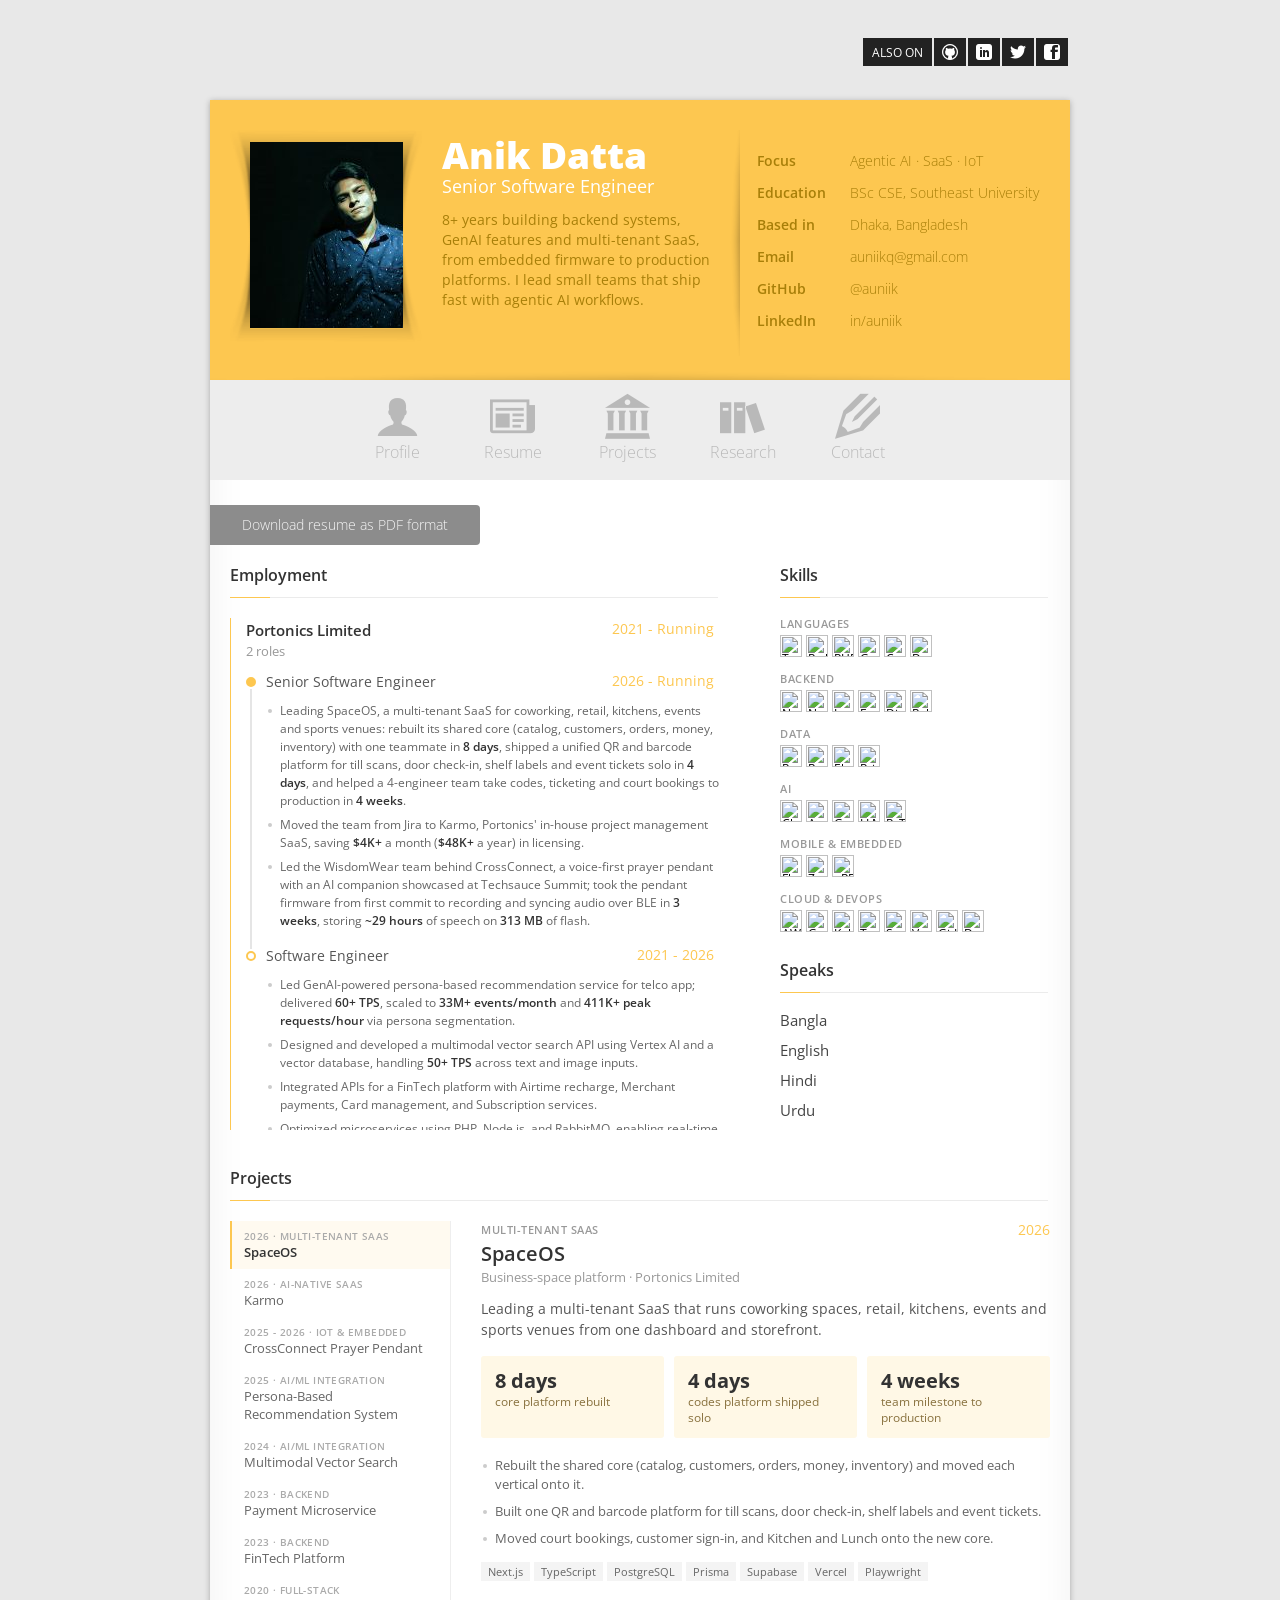
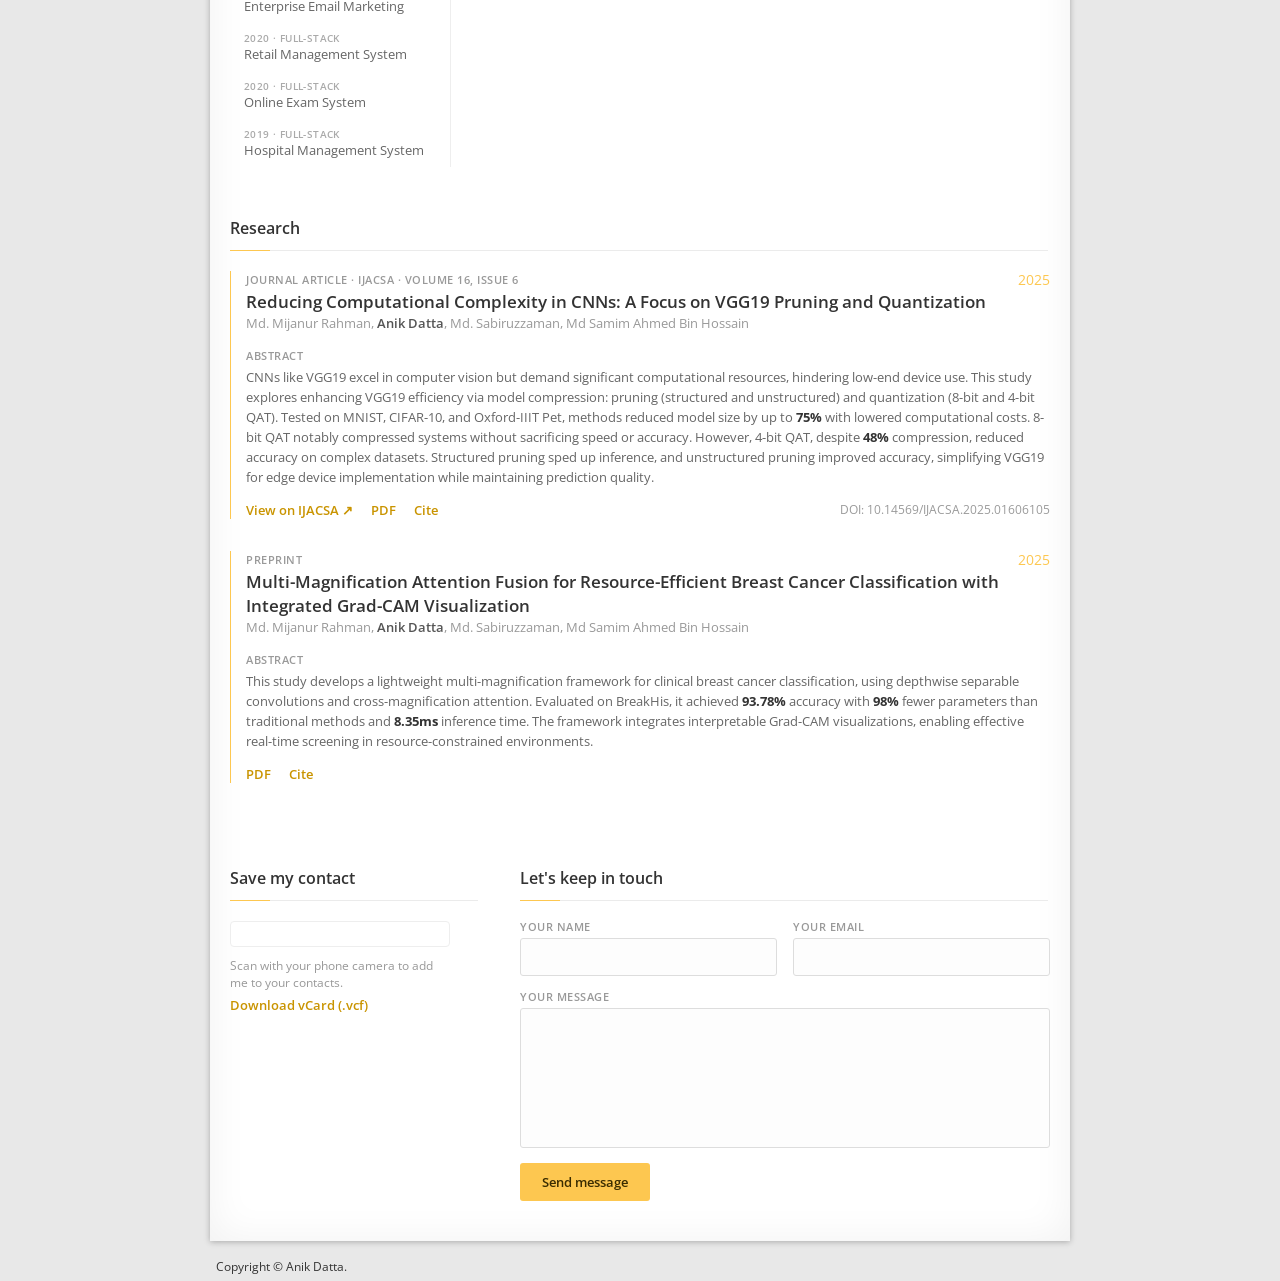
==== commit 85f8ae18: "Redesigned portfolio and updated content - Resume: Senior Software Engineer role with impact bullets" ====
--- a/index.html
+++ b/index.html
@@ -18,7 +18,6 @@
     <script type="text/javascript" src="js/jquery.isotope.min.js"></script>
     <script type="text/javascript" src="https://maps.google.com/maps/api/js?key=AIzaSyD5ptLuUVzPciUeC2V-WoKgQ9MzDVkQjCM"></script>
     <script type="text/javascript" src="js/jquery-ui-map.js"></script>
-    <script type="text/javascript" src="js/jquery.carouFredSel-6.2.1.js"></script>
     <script type="text/javascript" src="js/plugins.js"></script>
     
 </head>
@@ -58,7 +57,6 @@
                         <h1>Loading...</h1>
                         <h3>Loading...</h3>
                         <p>Loading...</p>
-                        <p>Loading...</p>
                   </div>
                   <!-- /About section -->
                      
@@ -76,11 +74,9 @@
                         <li class="tmenu"><a href="#profile" class="tab-profile"><i>&#xe02f;</i>Profile</a></li>
                         <li class="tmenu"><a href="#resume"><i>&#xe001;</i>Resume</a></li>
                         <li class="tmenu"><a href="#projects"><i>&#xe006;</i>Projects</a></li>
-                        <li class="tmenu"><a href="#papers"><i>&#xe005;</i>Papers</a></li>
+                        <li class="tmenu"><a href="#research"><i>&#xe005;</i>Research</a></li>
                         <li class="tmenu"><a href="#contact"><i>&#xe003;</i>Contact</a></li>
                     </ul>
-                    <a class="prev" id="menu-prev" href="#">&#xe031;</a>
-                    <a class="next" id="menu-next" href="#">&#xe030;</a>
 
                 </nav>
                 <!-- /Menu --> 
@@ -106,58 +102,7 @@
                     <div class="skills-section">
                         <!-- Skills -->
                         <h3 class="main-heading">Skills</h3> 
-                        <ul class="skills">
-                            <img src="https://img.shields.io/badge/javascript-%23323330.svg?style=for-the-badge&logo=javascript&logoColor=%23F7DF1E" alt="JavaScript" />
-                            <img src="https://img.shields.io/badge/python-3670A0?style=for-the-badge&logo=python&logoColor=ffdd54" alt="Python" />
-                            <img src="https://img.shields.io/badge/php-%23777BB4.svg?style=for-the-badge&logo=php&logoColor=white" alt="PHP" />
-                            <img src="https://img.shields.io/badge/bash_script-%23121011.svg?style=for-the-badge&logo=gnu-bash&logoColor=white" alt="Bash Script" />
-                            <img src="https://img.shields.io/badge/typescript-%23007ACC.svg?style=for-the-badge&logo=typescript&logoColor=white" alt="TypeScript" />
-                            <img src="https://img.shields.io/badge/go-%2300ADD8.svg?style=for-the-badge&logo=go&logoColor=white" alt="Go" />
-                            <img src="https://img.shields.io/badge/markdown-%23000000.svg?style=for-the-badge&logo=markdown&logoColor=white" alt="Markdown" />
-                            <img src="https://img.shields.io/badge/GoogleCloud-%234285F4.svg?style=for-the-badge&logo=google-cloud&logoColor=white" alt="Google Cloud" />
-                            <img src="https://img.shields.io/badge/adonisjs-%23220052.svg?style=for-the-badge&logo=adonisjs&logoColor=white" alt="AdonisJS" />
-                            <img src="https://img.shields.io/badge/alpinejs-white.svg?style=for-the-badge&logo=alpinedotjs&logoColor=%238BC0D0" alt="Alpine.js" />
-                            <img src="https://img.shields.io/badge/deno%20js-000000?style=for-the-badge&logo=deno&logoColor=white" alt="Deno JS" />
-                            <img src="https://img.shields.io/badge/django-%23092E20.svg?style=for-the-badge&logo=django&logoColor=white" alt="Django" />
-                            <img src="https://img.shields.io/badge/FastAPI-005571?style=for-the-badge&logo=fastapi" alt="FastAPI" />
-                            <img src="https://img.shields.io/badge/express.js-%23404d59.svg?style=for-the-badge&logo=express&logoColor=%2361DAFB" alt="Express.js" />
-                            <img src="https://img.shields.io/badge/elasticsearch-%230377CC.svg?style=for-the-badge&logo=elasticsearch&logoColor=white" alt="Elasticsearch" />
-                            <img src="https://img.shields.io/badge/flask-%23000.svg?style=for-the-badge&logo=flask&logoColor=white" alt="Flask" />
-                            <img src="https://img.shields.io/badge/JWT-black?style=for-the-badge&logo=JSON%20web%20tokens" alt="JWT" />
-                            <img src="https://img.shields.io/badge/jquery-%230769AD.svg?style=for-the-badge&logo=jquery&logoColor=white" alt="jQuery" />
-                            <img src="https://img.shields.io/badge/laravel-%23FF2D20.svg?style=for-the-badge&logo=laravel&logoColor=white" alt="Laravel" />
-                            <img src="https://img.shields.io/badge/livewire-%234e56a6.svg?style=for-the-badge&logo=livewire&logoColor=white" alt="Livewire" />
-                            <img src="https://img.shields.io/badge/Next-black?style=for-the-badge&logo=next.js&logoColor=white" alt="Next JS" />
-                            <img src="https://img.shields.io/badge/node.js-6DA55F?style=for-the-badge&logo=node.js&logoColor=white" alt="NodeJS" />
-                            <img src="https://img.shields.io/badge/Nuxt-002E3B?style=for-the-badge&logo=nuxt.js&logoColor=#00DC82" alt="Nuxt JS" />
-                            <img src="https://img.shields.io/badge/OpenGL-%23FFFFFF.svg?style=for-the-badge&logo=opengl" alt="OpenGL" />
-                            <img src="https://img.shields.io/badge/svelte-%23f1413d.svg?style=for-the-badge&logo=svelte&logoColor=white" alt="Svelte" />
-                            <img src="https://img.shields.io/badge/symfony-%23000000.svg?style=for-the-badge&logo=symfony&logoColor=white" alt="Symfony" />
-                            <img src="https://img.shields.io/badge/tailwindcss-%2338B2AC.svg?style=for-the-badge&logo=tailwind-css&logoColor=white" alt="TailwindCSS" />
-                            <img src="https://img.shields.io/badge/vue.js-%2335495e.svg?style=for-the-badge&logo=vuedotjs&logoColor=%234FC08D" alt="Vue.js" />
-                            <img src="https://img.shields.io/badge/vite-%23646CFF.svg?style=for-the-badge&logo=vite&logoColor=white" alt="Vite" />
-                            <img src="https://img.shields.io/badge/gunicorn-%298729.svg?style=for-the-badge&logo=gunicorn&logoColor=white" alt="Gunicorn" />
-                            <img src="https://img.shields.io/badge/jenkins-%232C5263.svg?style=for-the-badge&logo=jenkins&logoColor=white" alt="Jenkins" />
-                            <img src="https://img.shields.io/badge/firebase-a08021?style=for-the-badge&logo=firebase&logoColor=ffcd34" alt="Firebase" />
-                            <img src="https://img.shields.io/badge/MariaDB-003545?style=for-the-badge&logo=mariadb&logoColor=white" alt="MariaDB" />
-                            <img src="https://img.shields.io/badge/postgres-%23316192.svg?style=for-the-badge&logo=postgresql&logoColor=white" alt="Postgres" />
-                            <img src="https://img.shields.io/badge/redis-%23DD0031.svg?style=for-the-badge&logo=redis&logoColor=white" alt="Redis" />
-                            <img src="https://img.shields.io/badge/MongoDB-%234ea94b.svg?style=for-the-badge&logo=mongodb&logoColor=white" alt="MongoDB" />
-                            <img src="https://img.shields.io/badge/sqlite-%2307405e.svg?style=for-the-badge&logo=sqlite&logoColor=white" alt="SQLite" />
-                            <img src="https://img.shields.io/badge/mysql-4479A1.svg?style=for-the-badge&logo=mysql&logoColor=white" alt="MySQL" />
-                            <img src="https://img.shields.io/badge/SketchUp-005F9E?style=for-the-badge&logo=sketchup&logoColor=white" alt="Sketch Up" />
-                            <img src="https://img.shields.io/badge/Keras-%23D00000.svg?style=for-the-badge&logo=Keras&logoColor=white" alt="Keras" />
-                            <img src="https://img.shields.io/badge/Matplotlib-%23ffffff.svg?style=for-the-badge&logo=Matplotlib&logoColor=black" alt="Matplotlib" />
-                            <img src="https://img.shields.io/badge/numpy-%23013243.svg?style=for-the-badge&logo=numpy&logoColor=white" alt="NumPy" />
-                            <img src="https://img.shields.io/badge/pandas-%23150458.svg?style=for-the-badge&logo=pandas&logoColor=white" alt="Pandas" />
-                            <img src="https://img.shields.io/badge/PyTorch-%23EE4C2C.svg?style=for-the-badge&logo=PyTorch&logoColor=white" alt="PyTorch" />
-                            <img src="https://img.shields.io/badge/scikit--learn-%23F7931E.svg?style=for-the-badge&logo=scikit-learn&logoColor=white" alt="scikit-learn" />
-                            <img src="https://img.shields.io/badge/TensorFlow-%23FF6F00.svg?style=for-the-badge&logo=TensorFlow&logoColor=white" alt="TensorFlow" />
-                            <img src="https://img.shields.io/badge/github%20actions-%232671E5.svg?style=for-the-badge&logo=githubactions&logoColor=white" alt="GitHub Actions" />
-                            <img src="https://img.shields.io/badge/bitbucket-%230047B3.svg?style=for-the-badge&logo=bitbucket&logoColor=white" alt="Bitbucket" />
-                            <img src="https://img.shields.io/badge/github-%23121011.svg?style=for-the-badge&logo=github&logoColor=white" alt="GitHub" />
-                            <img src="https://img.shields.io/badge/git-%23F05033.svg?style=for-the-badge&logo=git&logoColor=white" alt="Git" />
-                        </ul>
+                        <div class="skill-groups"></div>
                         <h3 class="main-heading">Speaks</h3> 
                         <ul class="skills">
                             <li>
@@ -187,55 +132,59 @@
                 <!-- Projects -->
                 <section id="projects">
                     <h3 class="main-heading">Projects</h3>
-                    <ul id="projects-timeline">
-                    </ul>
+                    <div class="projects-browser">
+                        <ul class="project-menu"></ul>
+                        <div class="project-detail"></div>
+                    </div>
                 </section>
                 <!-- /Projects -->
                 <!-- Papers -->
-                <section id="papers">
-                	 <div class="listings-section">
-                        <div class="left-heading"><h3 class="main-heading">Publications</h3></div>
-                        <div class="right-heading"><h3 class="main-heading">Authors</h3></div>
-                        <ul class="timeline">
-                        </ul>        
-                    </div>
+                <section id="research">
+                    <h3 class="main-heading">Research</h3>
+                    <div class="papers-list"></div>
                 </section>
                 <!-- /Papers --> 
                  
                 <!-- Contact -->
                 <section id="contact">
-                	<!-- <div id="map"></div> -->
-                    <!-- Contact Info -->
+                    <!-- Contact card: vCard QR code and details -->
                     <div class="contact-info">
-                        <h3 class="main-heading"><span>Contact info</span></h3>
-                    	<ul>
-                            <li>Loading contact info...</li>
-                        </ul>
-                    </div>
-                    <!-- /Contact Info -->
-                    
+                        <h3 class="main-heading"><span>Save my contact</span></h3>
+                        <div class="vcard-qr" aria-label="QR code with my contact card"></div>
+                        <p class="vcard-caption">Scan with your phone camera to add me to your contacts.</p>
+                        <a class="vcard-download" href="#" download="anik-datta.vcf">Download vCard (.vcf)</a>
+                    </div>
+
                     <!-- Contact Form -->
                     <div class="contact-form">
                         <h3 class="main-heading"><span>Let's keep in touch</span></h3>
-                        <div id="contact-status"></div>
-                        <form id="contactform" action="https://formspree.io/f/xrblgpgk" method="POST">
-                            <!-- <p>
-                            	<label for="name">Your Name</label>
-                            	<input type="text" id="name" class="input" >
-                            </p> -->
+                        <form id="contactform" action="https://formspree.io/f/xrblgpgk" method="POST" novalidate>
+                            <div class="form-row">
+                                <p>
+                                    <label for="name">Your name</label>
+                                    <input type="text" name="name" id="name" class="input" autocomplete="name" required>
+                                    <span class="field-error"></span>
+                                </p>
+                                <p>
+                                    <label for="email">Your email</label>
+                                    <input type="email" name="email" id="email" class="input" autocomplete="email" required>
+                                    <span class="field-error"></span>
+                                </p>
+                            </div>
                             <p>
-                            	<label for="email">Your Email</label>
-                            	<input type="text" name="email" id="email" class="input">
+                                <label for="message">Your message</label>
+                                <textarea id="message" name="message" rows="6" class="textarea" minlength="10" required></textarea>
+                                <span class="field-error"></span>
                             </p>
-                            <p>
-                            	<label for="message">Your Message</label>
-                                <textarea id="message" name="message" cols="88" rows="6" class="textarea" ></textarea>
-                            </p>
-                            <button id="my-form-button" class="button transition">Send your message</button> <span id="my-form-status"></span>
+                            <!-- Formspree: email subject, and a hidden field bots fill in -->
+                            <input type="hidden" name="_subject" value="New message from your portfolio">
+                            <input type="text" name="_gotcha" class="honeypot" tabindex="-1" autocomplete="off" aria-hidden="true">
+                            <div class="form-actions">
+                                <button type="submit" id="my-form-button" class="form-submit">Send message</button>
+                                <span id="my-form-status" role="status"></span>
+                            </div>
                         </form>
-                        
-                    </div>
-                    <!-- /Contact Form -->
+                    </div>
                 </section>
                 <!-- /contact -->  
 
@@ -254,6 +203,7 @@
 
         <script type="text/javascript" src="js/custom.js"></script>
 
+        <script src="https://cdnjs.cloudflare.com/ajax/libs/qrcode-generator/1.4.4/qrcode.min.js"></script>
         <script src="js/main.js"></script>
 
     </body>
--- a/css/style.css
+++ b/css/style.css
@@ -280,6 +280,15 @@
 	padding-top: 4px;
 	width: 210px;
 }
+.personal-info li span a
+{
+	color: inherit;
+}
+.personal-info li span a:hover
+{
+	color: #6b5000;
+	text-decoration: underline;
+}
 .menu
 {
 	background-color: #ededed;
@@ -413,6 +422,100 @@
 	font-size: 12px;
 	margin-top: 5px;
 }
+.timeline li.company-group
+{
+	margin-bottom: 28px;
+}
+.timeline li.company-group .timelineUnit > h4
+{
+	font-weight: 600;
+}
+.timeline li.company-group .timelineUnit > h4 a
+{
+	color: #333;
+}
+.timeline li .timelineUnit .roles
+{
+	margin-top: 10px;
+}
+.timeline li .timelineUnit .roles li.role
+{
+	margin-bottom: 0;
+	padding: 0 0 14px 20px;
+	position: relative;
+}
+.timeline li .timelineUnit .roles li.role:last-child
+{
+	padding-bottom: 0;
+}
+.timeline li .timelineUnit .roles li.role:before
+{
+	background: #fff;
+	border: 2px solid #fdc750;
+	border-radius: 50%;
+	content: "";
+	height: 6px;
+	left: 0;
+	position: absolute;
+	top: 7px;
+	width: 6px;
+}
+.timeline li .timelineUnit .roles li.role.current:before
+{
+	background: #fdc750;
+}
+.timeline li .timelineUnit .roles li.role:after
+{
+	background: #e5e5e5;
+	bottom: -5px;
+	content: "";
+	left: 4px;
+	position: absolute;
+	top: 19px;
+	width: 2px;
+}
+.timeline li .timelineUnit .roles li.role:last-child:after
+{
+	display: none;
+}
+.timeline li .timelineUnit .roles li.role h4
+{
+	color: #555;
+	font-size: 14px;
+}
+.timeline li .timelineUnit .roles li.role .duties
+{
+	margin-top: 8px;
+}
+.timeline li .timelineUnit .roles li.role .duties li
+{
+	color: #666;
+	font-size: 12px;
+	line-height: 18px;
+	margin-bottom: 6px;
+	padding-left: 14px;
+	position: relative;
+}
+.timeline li .timelineUnit .roles li.role .duties strong
+{
+	color: #333;
+	font-weight: 600;
+}
+.timeline li .timelineUnit .roles li.role .duties li:last-child
+{
+	margin-bottom: 0;
+}
+.timeline li .timelineUnit .roles li.role .duties li:before
+{
+	background: #ccc;
+	border-radius: 50%;
+	content: "";
+	height: 4px;
+	left: 2px;
+	position: absolute;
+	top: 7px;
+	width: 4px;
+}
 .skills-section
 {
 	width: 270px;
@@ -421,6 +524,34 @@
 {
 	margin-bottom: 25px;
 	overflow: hidden;
+}
+.skill-groups
+{
+	margin-bottom: 30px;
+}
+.skill-group
+{
+	margin-bottom: 16px;
+}
+.skill-group h4
+{
+	color: #999;
+	font-size: 11px;
+	font-weight: 600;
+	letter-spacing: 0.5px;
+	margin-bottom: 6px;
+	text-transform: uppercase;
+}
+.skill-group ul
+{
+	display: flex;
+	flex-wrap: wrap;
+	gap: 4px;
+}
+.skill-group li img
+{
+	display: block;
+	height: 22px;
 }
 .skills li
 {
@@ -484,99 +615,291 @@
 	padding: 40px 20px;
 }
 
-/* Minimal Project Cards */
-.project-card {
-	background: #fff;
-    border-left: 1px solid #fdc750;
-    padding: 20px;
-    margin-bottom: 20px;
-    transition: all 0.2s ease;
-}
-
-.project-card:hover {
-	border-left-color: #333;
-	transform: translateX(5px);
-}
-
-.project-header {
+/* Projects: menu on the left, the selected project on the right */
+.projects-browser
+{
+	align-items: flex-start;
 	display: flex;
-	justify-content: space-between;
-	align-items: baseline;
+	gap: 30px;
+}
+.project-menu
+{
+	border-right: 1px solid #eee;
+	flex: 0 0 220px;
+	position: sticky;
+	top: 0;
+}
+.project-menu a
+{
+	border-left: 2px solid transparent;
+	display: block;
+	padding: 8px 12px;
+}
+.project-menu a:hover
+{
+	background: #fafafa;
+}
+.project-menu a.active
+{
+	background: #fffaf0;
+	border-left-color: #fdc750;
+}
+.project-menu-meta
+{
+	color: #aaa;
+	display: block;
+	font-size: 10px;
+	font-weight: 600;
+	letter-spacing: 0.4px;
+	line-height: 14px;
+	text-transform: uppercase;
+}
+.project-menu-title
+{
+	color: #666;
+	display: block;
+	font-size: 13px;
+	line-height: 18px;
+}
+.project-menu a.active .project-menu-title
+{
+	color: #333;
+	font-weight: 600;
+}
+.project-detail
+{
+	flex: 1;
+	min-width: 0;
+}
+.project-detail .project-card
+{
+	display: none;
+}
+.project-detail .project-card.active
+{
+	display: block;
+}
+.project-type
+{
+	color: #999;
+	font-size: 11px;
+	font-weight: 600;
+	letter-spacing: 0.5px;
+	line-height: 17px;
+	text-transform: uppercase;
+}
+.project-type .timelineDate
+{
+	color: #fdc750;
+	float: right;
+	font-size: 14px;
+	font-weight: normal;
+	letter-spacing: 0;
+	text-transform: none;
+}
+.project-title
+{
+	color: #333;
+	font-size: 20px;
+	font-weight: 600;
+	line-height: 28px;
+	margin-top: 2px;
+}
+.project-company
+{
+	color: #999;
+	font-size: 13px;
+	line-height: 18px;
+}
+.project-company a
+{
+	color: #c99400;
+}
+.project-company a:hover
+{
+	color: #333;
+}
+.project-hook
+{
+	color: #555;
+	font-size: 14px;
+	line-height: 21px;
+	margin-top: 12px;
+}
+.project-impact
+{
+	display: grid;
+	gap: 10px;
+	grid-template-columns: repeat(auto-fit, minmax(130px, 1fr));
+	margin-top: 16px;
+}
+.project-impact div
+{
+	background: #fff8e6;
+	border-radius: 3px;
+	padding: 12px 14px;
+}
+.project-impact strong
+{
+	color: #333;
+	display: block;
+	font-size: 20px;
+	font-weight: 700;
+	line-height: 26px;
+}
+.project-impact span
+{
+	color: #8a7340;
+	display: block;
+	font-size: 12px;
+	line-height: 16px;
+}
+.project-card .duties
+{
+	margin-top: 18px;
+}
+.project-card .duties li
+{
+	color: #666;
+	font-size: 13px;
+	line-height: 19px;
 	margin-bottom: 8px;
-}
-
-.project-title {
-	font-size: 16px;
+	padding-left: 14px;
+	position: relative;
+}
+.project-card .duties li:before
+{
+	background: #ccc;
+	border-radius: 50%;
+	content: "";
+	height: 4px;
+	left: 2px;
+	position: absolute;
+	top: 8px;
+	width: 4px;
+}
+.project-card .duties strong
+{
+	color: #333;
 	font-weight: 600;
+}
+/* Papers reuse the project card parts */
+.papers-list .project-card
+{
+	border-left: 1px solid #fdc750;
+	margin-bottom: 32px;
+	padding-left: 15px;
+}
+.papers-list .project-title
+{
+	font-size: 17px;
+	line-height: 24px;
+}
+.papers-list .project-company strong
+{
+	color: #555;
+	font-weight: 600;
+}
+.paper-abstract-label
+{
+	color: #999;
+	font-size: 11px;
+	font-weight: 600;
+	letter-spacing: 0.5px;
+	margin-top: 18px;
+	text-transform: uppercase;
+}
+.paper-abstract
+{
+	color: #666;
+	font-size: 13px;
+	line-height: 20px;
+	margin-top: 6px;
+}
+.paper-links
+{
+	align-items: center;
+	display: flex;
+	flex-wrap: wrap;
+	gap: 18px;
+	margin-top: 14px;
+}
+.paper-link
+{
+	background: none;
+	border: 0;
+	color: #c99400;
+	cursor: pointer;
+	font-family: inherit;
+	font-size: 13px;
+	font-weight: 600;
+	padding: 0;
+}
+.paper-link.external:after
+{
+	content: " \2197";
+}
+.paper-link:hover,
+.paper-link.active
+{
 	color: #333;
-	margin: 0;
-}
-
-.project-type {
-	background: #f5f5f5;
-	color: #666;
-	padding: 2px 8px;
-	font-size: 10px;
-	font-weight: 500;
-	text-transform: uppercase;
-	letter-spacing: 0.5px;
-}
-
-.project-company {
+}
+.paper-doi
+{
 	color: #999;
 	font-size: 12px;
-	margin-bottom: 6px;
-}
-
-.project-impact {
-	background: linear-gradient(135deg, #fff8e1 0%, #fffdf7 100%);
-    color: #e65100;
-    font-size: 12px;
-    font-weight: 600;
-    padding: 8px 12px;
-    margin: 8px 0;
-    border-radius: 4px;
-    display: flex;
-    align-items: center;
-}
-
-.project-impact::before {
-	content: "📊";
-	margin-right: 6px;
-}
-
-.project-responsibility {
+	margin-left: auto;
+}
+.paper-doi:hover
+{
+	color: #c99400;
+}
+.paper-cite
+{
+	background: #fafafa;
+	border-left: 2px solid #fdc750;
+	margin-top: 10px;
+	padding: 12px 14px;
+}
+.paper-cite p
+{
 	color: #555;
 	font-size: 12px;
-	line-height: 1.5;
-	margin: 8px 0;
-	padding: 8px 0;
-	border-top: 1px solid #f0f0f0;
-	font-style: italic;
-}
-
-.project-hook {
-	color: #666;
-	font-size: 13px;
-	line-height: 1.4;
+	line-height: 18px;
 	margin-bottom: 10px;
-}
-
-.tech-stack {
+	overflow-wrap: anywhere;
+}
+.cite-copy
+{
+	background: #fff;
+	border: 1px solid #ddd;
+	border-radius: 2px;
+	color: #555;
+	cursor: pointer;
+	font-family: inherit;
+	font-size: 12px;
+	margin-right: 6px;
+	padding: 4px 10px;
+}
+.cite-copy:hover
+{
+	border-color: #fdc750;
+	color: #333;
+}
+.tech-stack
+{
 	display: flex;
 	flex-wrap: wrap;
 	gap: 4px;
-	margin-top: 8px;
-}
-
-.tech-badge {
-	background: #f8f8f8;
-    color: #666;
-    padding: 2px 6px;
-    font-size: 12px;
-    font-weight: 500;
-    text-transform: uppercase;
-    letter-spacing: 0.3px;
+	margin-top: 14px;
+}
+.tech-stack span
+{
+	background: #f4f4f4;
+	color: #666;
+	font-size: 11px;
+	line-height: 15px;
+	padding: 2px 7px;
 }
 #projects-list
 {
@@ -683,7 +1006,7 @@
 	z-index: 15;
 }
 
-#papers
+#research
 {
 	overflow: hidden;
 	padding: 40px 20px;
@@ -1079,8 +1402,148 @@
 {
 	color: #999;
 	display: block;
+	font-size: 11px;
+	font-weight: 600;
+	letter-spacing: 0.5px;
+	margin-bottom: 6px;
+	text-transform: uppercase;
+}
+
+/* Contact: vCard QR card on the left, form on the right */
+#contact
+{
+	padding: 40px 0;
+}
+.vcard-qr
+{
+	background: #fff;
+	border: 1px solid #eee;
+	border-radius: 4px;
+	box-sizing: border-box;
+	padding: 12px;
+	width: 220px;
+}
+.vcard-qr svg
+{
+	display: block;
+	height: auto;
+	width: 100%;
+}
+.vcard-caption
+{
+	color: #999;
+	font-size: 12px;
+	line-height: 17px;
+	margin-top: 10px;
+	max-width: 210px;
+}
+.vcard-download
+{
+	color: #c99400;
+	display: inline-block;
 	font-size: 13px;
-	margin-bottom: 8px;
+	font-weight: 600;
+	margin-top: 8px;
+}
+.vcard-download:hover
+{
+	color: #333;
+}
+.form-row
+{
+	display: grid;
+	gap: 16px;
+	grid-template-columns: 1fr 1fr;
+}
+form .input,
+form textarea
+{
+	border: 1px solid #ddd;
+	border-radius: 3px;
+	box-shadow: none;
+	box-sizing: border-box;
+	color: #333;
+	font-family: inherit;
+	font-size: 13px;
+	transition: border-color 0.15s ease, box-shadow 0.15s ease;
+}
+form .input
+{
+	height: 38px;
+	padding: 8px 12px;
+}
+form textarea
+{
+	height: 140px;
+	padding: 10px 12px;
+}
+form .input:focus,
+form textarea:focus
+{
+	border-color: #fdc750;
+	box-shadow: 0 0 0 3px rgba(253, 199, 80, 0.25);
+}
+form .input.invalid,
+form textarea.invalid
+{
+	border-color: #e0675a;
+}
+.field-error
+{
+	color: #c0392b;
+	display: block;
+	font-size: 12px;
+	margin-top: 4px;
+}
+.field-error:empty
+{
+	display: none;
+}
+.honeypot
+{
+	left: -9999px;
+	position: absolute;
+}
+.form-actions
+{
+	align-items: center;
+	display: flex;
+	flex-wrap: wrap;
+	gap: 14px;
+}
+.form-submit
+{
+	background: #fdc750;
+	border: 0;
+	border-radius: 3px;
+	color: #3a2c00;
+	cursor: pointer;
+	font-family: inherit;
+	font-size: 13px;
+	font-weight: 600;
+	padding: 10px 22px;
+}
+.form-submit:hover
+{
+	background: #f5b82e;
+}
+.form-submit:disabled
+{
+	cursor: default;
+	opacity: 0.6;
+}
+#my-form-status
+{
+	font-size: 13px;
+	line-height: 18px;
+}
+#my-form-status.success
+{
+	color: #2e7d32;
+}
+#my-form-status.error
+{
+	color: #c0392b;
 }
 .button
 {
@@ -1564,3 +2027,221 @@
 		background-size: 116px 114px;
 	}
 }
+
+/* ---------------------------------------------------------------------- */
+/*	Inset scroll: the whole card fits the viewport, panels scroll inside
+/* ---------------------------------------------------------------------- */
+@media only screen and (min-width: 768px) and (min-height: 600px)
+{
+	html
+	{
+		overflow-y: auto;
+	}
+	#container
+	{
+		margin-bottom: 0;
+		margin-top: 20px;
+	}
+	#content > section
+	{
+		box-sizing: border-box;
+		max-height: calc(100vh - 250px);
+		overflow-y: auto;
+		scrollbar-color: #d9d9d9 transparent;
+		scrollbar-width: thin;
+	}
+}
+
+/* ---------------------------------------------------------------------- */
+/*	Fluid layout for phones and small tablets
+/* ---------------------------------------------------------------------- */
+@media only screen and (max-width: 767px)
+{
+	#container
+	{
+		margin: 12px 12px 20px;
+		width: auto;
+	}
+	header
+	{
+		height: auto;
+		margin-bottom: 12px;
+	}
+	#logo
+	{
+		margin-left: 4px;
+	}
+	.about,
+	.personal-info
+	{
+		box-sizing: border-box;
+		float: none;
+		margin: 0;
+		padding: 20px 16px 0;
+		width: auto;
+	}
+	.about .photo-inner
+	{
+		float: none;
+		margin: 0 auto;
+	}
+	.personal-info
+	{
+		margin: 16px 16px 0;
+		min-height: 0;
+		padding: 16px 0 6px;
+	}
+	.personal-info li
+	{
+		display: flex;
+	}
+	.personal-info li label
+	{
+		flex: 0 0 82px;
+		padding-left: 0;
+	}
+	.personal-info li span
+	{
+		flex: 1;
+		float: none;
+		min-width: 0;
+		overflow-wrap: anywhere;
+		width: auto;
+	}
+	.menu
+	{
+		height: auto;
+		padding: 0;
+		width: auto;
+	}
+	.tabs
+	{
+		display: flex;
+		height: auto;
+		margin: 0;
+		position: static;
+	}
+	.tabs li
+	{
+		flex: 1;
+		float: none;
+		height: auto;
+		min-width: 0;
+	}
+	.tabs li > a
+	{
+		display: block;
+		font-size: 12px;
+		padding: 12px 0 10px;
+		width: auto;
+	}
+	.tabs li > a > i
+	{
+		font-size: 28px;
+		margin-bottom: 4px;
+	}
+	.tabs li.active
+	{
+		background: #fff !important;
+	}
+	#resume,
+	#projects,
+	#research
+	{
+		padding: 24px 16px;
+	}
+	#resume > .button
+	{
+		margin-left: -16px;
+	}
+	.timeline-section,
+	.skills-section,
+	.listings-section,
+	.left-heading,
+	.right-heading,
+	.timeline,
+	.timeline li .left,
+	.timeline li .right,
+	.contact-info,
+	.contact-form
+	{
+		box-sizing: border-box;
+		float: none;
+		padding-right: 0;
+		width: auto;
+	}
+	.right-heading
+	{
+		display: none;
+	}
+	.timeline li .right
+	{
+		margin: 12px 0 0 16px;
+	}
+	.timeline li .timelineUnit .timelineDate
+	{
+		display: block;
+		float: none;
+		font-size: 12px;
+		line-height: 16px;
+		margin: 0;
+		padding: 0;
+	}
+	.projects-browser
+	{
+		display: block;
+	}
+	.project-menu
+	{
+		display: none;
+	}
+	.project-detail .project-card
+	{
+		border-left: 1px solid #fdc750;
+		display: block;
+		margin-bottom: 28px;
+		padding-left: 14px;
+	}
+	.project-title
+	{
+		font-size: 16px;
+		line-height: 22px;
+	}
+	.project-impact
+	{
+		gap: 6px;
+		grid-template-columns: 1fr;
+	}
+	.project-impact div
+	{
+		align-items: baseline;
+		display: flex;
+		gap: 8px;
+		padding: 8px 12px;
+	}
+	.project-impact strong
+	{
+		flex: none;
+		font-size: 16px;
+		line-height: 20px;
+	}
+	.contact-info,
+	.contact-form
+	{
+		padding: 0 16px;
+	}
+	.form-row
+	{
+		gap: 0;
+		grid-template-columns: 1fr;
+	}
+	.contact-info ul
+	{
+		float: none;
+	}
+	form .input,
+	form textarea
+	{
+		box-sizing: border-box;
+	}
+}
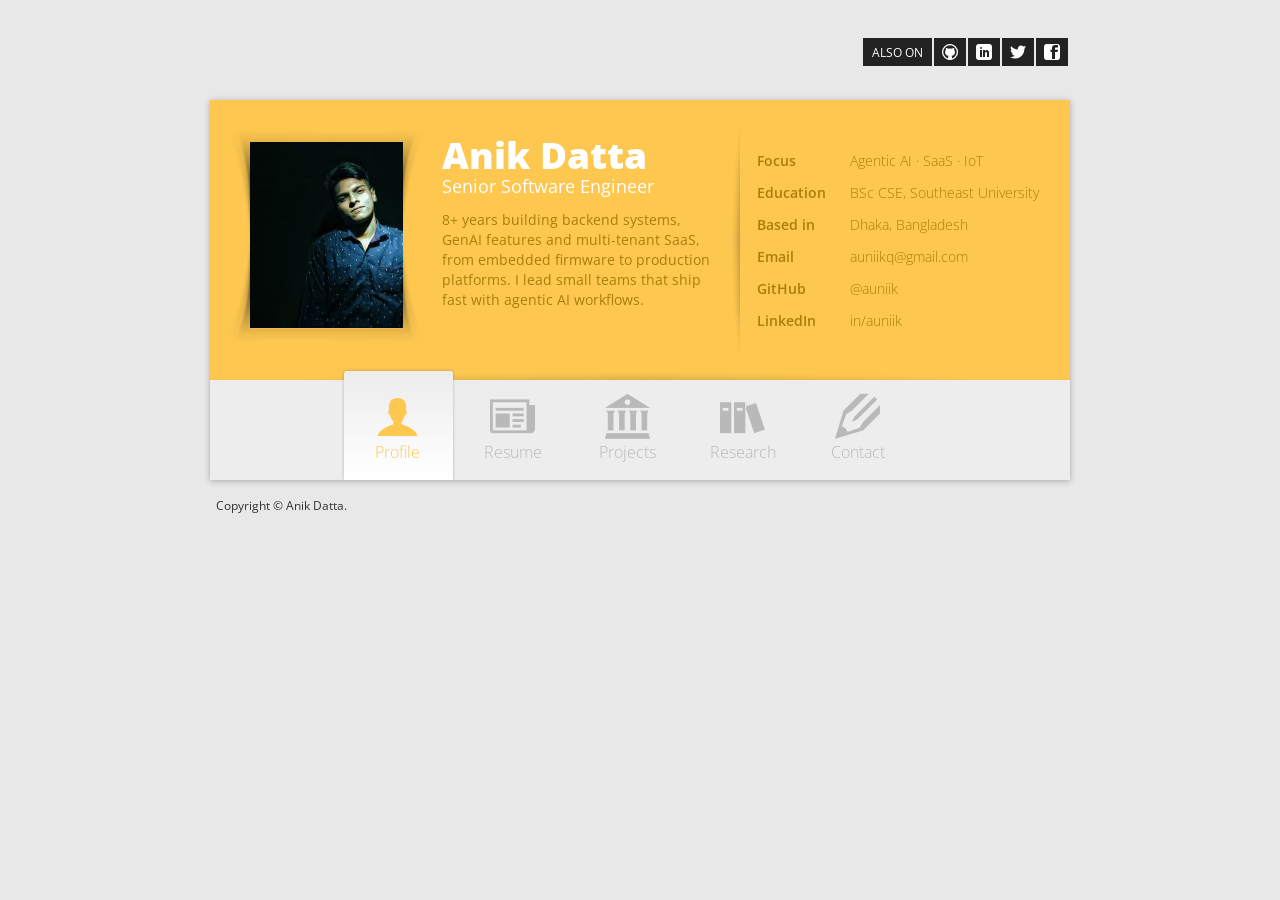
==== commit d2a1d950: "Replaced loading text with skeletons and removed unused Maps script - Shimmering skeleton placeholde" ====
--- a/index.html
+++ b/index.html
@@ -1,7 +1,8 @@
 <html dir="ltr" lang="en-US" xmlns="http://www.w3.org/1999/xhtml">
 
 <head>
-    <title>Loading...</title>
+    <title>Anik Datta</title>
+    <meta name="description" content="Anik Datta, Senior Software Engineer: backend systems, GenAI and multi-tenant SaaS.">
     <meta http-equiv="content-type" content="text/html; charset=utf-8"/>
     <meta http-equiv="X-UA-Compatible" content="IE=edge,chrome=1">
     <meta name="viewport" content="width=device-width, initial-scale=1, maximum-scale=1">
@@ -16,26 +17,24 @@
     <script type="text/javascript" src="js/respond.min.js"></script>
     <script type="text/javascript" src="js/jquery.prettyPhoto.js"></script>
     <script type="text/javascript" src="js/jquery.isotope.min.js"></script>
-    <script type="text/javascript" src="https://maps.google.com/maps/api/js?key=AIzaSyD5ptLuUVzPciUeC2V-WoKgQ9MzDVkQjCM"></script>
-    <script type="text/javascript" src="js/jquery-ui-map.js"></script>
     <script type="text/javascript" src="js/plugins.js"></script>
     
 </head>
-    <body>
+    <body class="is-loading">
         <!-- Container -->
         <section id="container">
             <!-- Header -->
 			<header> 
             	<!-- Logo -->
             	<div id="logo">
-                	<h2>Loading...</h2>
-                    <h4>Loading...</h4>
+                	<h2><span class="skeleton sk-logo"></span></h2>
+                    <h4><span class="skeleton sk-tagline"></span></h4>
                 </div>
                 <!-- /Logo -->
                 
                 <!-- Social Icons -->
                 <ul class="socialicons">
-                    <li class="socials-text">Loading...</li>
+                    <li class="socials-text">ALSO ON</li>
                     <li><a href="#" class="transition" target="_blank">&#xe01e;</a></li>
                     <li><a href="#" class="transition" target="_blank">&#xe02c;</a></li>
                     <li><a href="#" class="transition" target="_blank">&#xe013;</a></li>
@@ -54,15 +53,15 @@
                 	<div class="about">
                     	<div class="photo-inner"><img src="images/photo.jpg" height="186" width="153" />
                      </div>
-                        <h1>Loading...</h1>
-                        <h3>Loading...</h3>
-                        <p>Loading...</p>
+                        <h1><span class="skeleton sk-name"></span></h1>
+                        <h3><span class="skeleton sk-title"></span></h3>
+                        <p><span class="skeleton sk-line"></span><span class="skeleton sk-line"></span><span class="skeleton sk-line"></span><span class="skeleton sk-line sk-short"></span></p>
                   </div>
                   <!-- /About section -->
                      
                     <!-- Personal info section -->
                 	<ul class="personal-info">
-						<li><label>Loading...</label><span>Loading...</span></li>
+						<li><label><span class="skeleton sk-label"></span></label><span><span class="skeleton sk-value"></span></span></li><li><label><span class="skeleton sk-label"></span></label><span><span class="skeleton sk-value"></span></span></li><li><label><span class="skeleton sk-label"></span></label><span><span class="skeleton sk-value"></span></span></li><li><label><span class="skeleton sk-label"></span></label><span><span class="skeleton sk-value"></span></span></li><li><label><span class="skeleton sk-label"></span></label><span><span class="skeleton sk-value"></span></span></li><li><label><span class="skeleton sk-label"></span></label><span><span class="skeleton sk-value"></span></span></li>
                     </ul>
                     <!-- /Personal info section -->
                 </div>        
@@ -88,15 +87,11 @@
                     <div class="timeline-section">
                         <!-- Timeline for Employment  -->
                         <h3 class="main-heading">Employment</h3>   
-                        <ul class="timeline">
-                          
-                        </ul>
+                        <ul class="timeline"></ul>
 
                         <!-- Timeline for Education  -->   
                         <h3 class="main-heading">Education</h3>   
-                        <ul class="timeline">
-                            
-                        </ul> 
+                        <ul class="timeline"></ul> 
                         <!-- /Timeline for Education  -->              
                     </div>
                     <div class="skills-section">
@@ -193,7 +188,7 @@
             
             <!-- Footer -->
 			<footer>
-            	<div class="copyright">Loading...</div>
+            	<div class="copyright">Copyright © Anik Datta.</div>
             </footer>
             <!-- /Footer --> 
             
--- a/css/style.css
+++ b/css/style.css
@@ -2245,3 +2245,104 @@
 		box-sizing: border-box;
 	}
 }
+
+/* ---------------------------------------------------------------------- */
+/*	Loading skeletons, shown until data.json has been rendered
+/* ---------------------------------------------------------------------- */
+.skeleton
+{
+	animation: sk-shimmer 1.3s linear infinite;
+	background: rgba(255, 255, 255, 0.35) linear-gradient(90deg, transparent, rgba(255, 255, 255, 0.5), transparent) no-repeat;
+	background-position: -200px 0;
+	background-size: 200px 100%;
+	border-radius: 3px;
+	display: inline-block;
+	vertical-align: middle;
+}
+#logo .skeleton
+{
+	background-color: rgba(0, 0, 0, 0.08);
+}
+body:not(.is-loading) .skeleton
+{
+	display: none;
+}
+.sk-logo
+{
+	height: 26px;
+	width: 200px;
+}
+.sk-tagline
+{
+	height: 12px;
+	width: 260px;
+}
+.sk-name
+{
+	height: 30px;
+	width: 230px;
+}
+.sk-title
+{
+	height: 16px;
+	width: 170px;
+}
+/* inline-block, not block: block boxes run underneath the floated photo */
+.sk-line
+{
+	height: 11px;
+	margin: 5px 0;
+	max-width: 100%;
+	width: 250px;
+}
+.sk-line.sk-short
+{
+	width: 150px;
+}
+/* The info panel styles every span in a row (float, fixed width); undo that for the bars */
+.personal-info li .skeleton
+{
+	float: none;
+	height: 12px;
+	padding: 0;
+}
+.personal-info li .sk-label
+{
+	width: 70px;
+}
+.personal-info li .sk-value
+{
+	width: 130px;
+}
+@keyframes sk-shimmer
+{
+	to { background-position: 400px 0; }
+}
+
+/* Panels that are still empty while loading, for visitors who land on a tab directly */
+body.is-loading :is(.timeline, .skill-groups, .project-detail, .papers-list):empty
+{
+	animation: sk-pulse 1.1s ease-in-out infinite alternate;
+	background: repeating-linear-gradient(#f0f0f0 0 12px, transparent 12px 26px);
+	border-radius: 3px;
+	min-height: 156px;
+	width: 100%;
+}
+body.is-loading .project-menu:empty
+{
+	animation: sk-pulse 1.1s ease-in-out infinite alternate;
+	background: repeating-linear-gradient(#f0f0f0 0 30px, transparent 30px 44px);
+	min-height: 300px;
+}
+@keyframes sk-pulse
+{
+	to { opacity: 0.45; }
+}
+@media (prefers-reduced-motion: reduce)
+{
+	.skeleton,
+	body.is-loading :is(.timeline, .skill-groups, .project-detail, .papers-list, .project-menu):empty
+	{
+		animation: none;
+	}
+}
